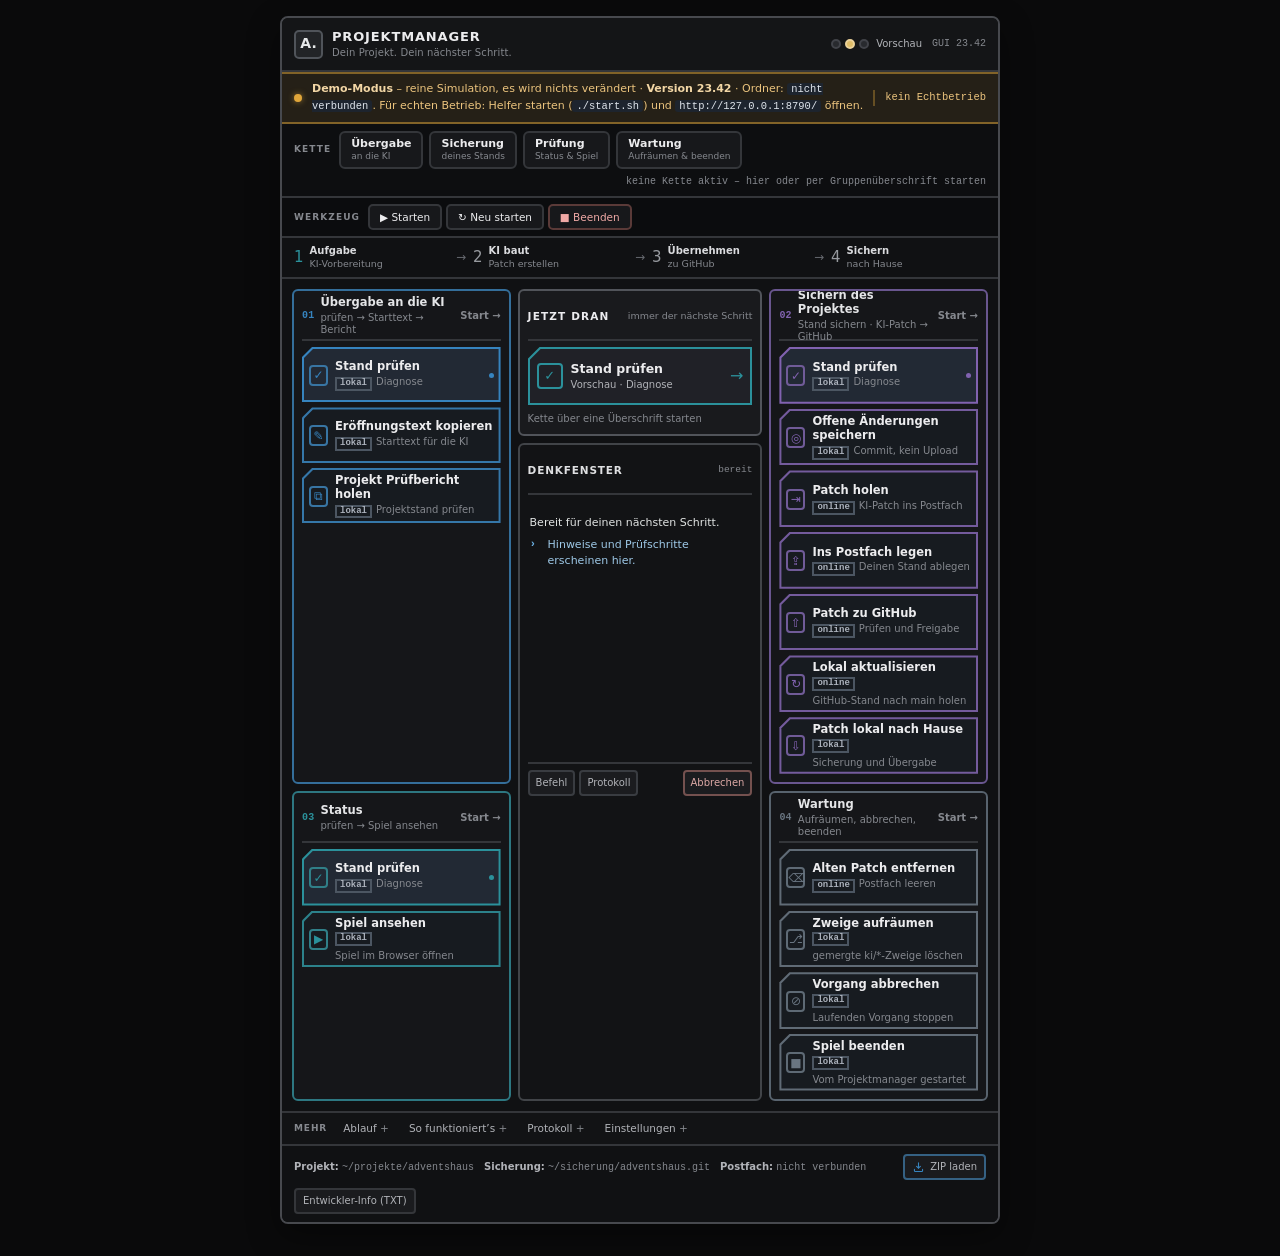
==== projektmanager-23.42/index.html @ 38ec2e34 "Add files via upload" ====
<!DOCTYPE html>
<html lang="de"><head>
<meta charset="utf-8">
<meta name="viewport" content="width=device-width, initial-scale=1">
<title>Projektmanager</title>
<style id="appStyles">
  :root{
    --bg:#0a0a0b; --bg2:#101113; --karte:#151619; --kante:#34363a; --kante2:#4a4d52;
    --text:#ececee; --text2:#b1b3b8; --text3:#85888e;
    --blau:#3684bf; --violett:#8162b0; --tuerkis:#2b919b; --grau:#697581;
    --bernstein:#d7ac67; --gruen:#80c991; --rot:#dd8d88; --gelb:#dfbc67;
    --mono:"SFMono-Regular",Consolas,"Liberation Mono",Menlo,monospace;
    /* Einheitliche Linien-/Rahmenstärke der gesamten GUI (doppelt: 1px → 2px) */
    --rahmen:2px;
    /* Gemeinsame Kopfhöhe aller Spaltenköpfe: damit liegt die Oberkante des
       großen Knopfes immer exakt auf der Höhe der ersten Knöpfe in 01/02 */
    --kopf-h:42px;
  }
  *{box-sizing:border-box}
  html,body{margin:0;padding:0}
  h1,h2,h3,h4,p,pre{margin-top:0}
  button{font:inherit}
  body{
    background:var(--bg);
    color:var(--text);
    font-family:system-ui,-apple-system,"Segoe UI",Roboto,sans-serif;
    font-size:12px; line-height:1.4; padding:16px 8px 32px;
    -webkit-font-smoothing:antialiased;
  }
  .hidden{display:none !important}
  button:focus-visible{outline:2px solid #e8e9eb;outline-offset:2px}

  /* ---------- Hülle ---------- */
  .app{
    width:720px; max-width:100%; margin:0 auto;
    background:#101113;
    border:var(--rahmen) solid #47494e; border-radius:8px;
    box-shadow:0 12px 32px rgba(0,0,0,.38);
    overflow:hidden; animation:erscheinen .32s ease-out both;
  }
  @keyframes erscheinen{from{opacity:0;transform:translateY(5px)}to{opacity:1;transform:translateY(0)}}

  /* ---------- Kopf ---------- */
  .kopf{
    display:flex; align-items:center; justify-content:space-between; gap:10px;
    padding:10px 12px; border-bottom:var(--rahmen) solid var(--kante); background:#141517;
  }
  .logo{display:flex;align-items:center;gap:9px;min-width:0}
  .logo-mark{
    width:29px;height:29px;border-radius:5px;flex:none;
    background:#222427;border:var(--rahmen) solid #50545a;
    display:grid;place-items:center;color:#e6e8e9;font-weight:800;font-size:14px;
  }
  .logo-txt strong{display:block;font-size:13px;font-weight:750;letter-spacing:.065em;text-transform:uppercase}
  .logo-txt span{display:block;font-size:10px;color:var(--text3);letter-spacing:.01em}
  .kopf-rechts{display:flex;align-items:center;gap:10px;flex:none}

  .ampel{display:flex;align-items:center;gap:4px}
  .lampe{width:10px;height:10px;border-radius:50%;background:#282a2e;border:var(--rahmen) solid #414349;transition:background .2s,border-color .2s}
  .lampe.aktiv.rot{background:var(--rot);border-color:#e9aaa6}
  .lampe.aktiv.gelb{background:var(--gelb);border-color:#ead19a}
  .lampe.aktiv.gruen{background:var(--gruen);border-color:#a9ddb5}
  .ampel-txt{font-size:10px;color:var(--text2);margin-left:3px;white-space:nowrap}
  .version{font-family:var(--mono);font-size:10px;color:var(--text3);white-space:nowrap}

  /* ---------- Banner ---------- */
  /* Streifenform bleibt; Farbgebung und Inhaltsaufbau wie im Original-Banner
     (getönter Grund, farbige Kante, fettes Schlüsselwort, Code-Chips).
     Demo = gelb/bernstein, Echt = grün, Fehler = rot. */
  .banner{
    --bc:224,166,58; --bt:#ecc47e;
    display:flex;align-items:center;gap:10px;
    padding:7px 12px;font-size:11px;line-height:1.5;
    background:rgba(var(--bc),.1);color:var(--bt);
    border-top:var(--rahmen) solid rgba(var(--bc),.5);
    border-bottom:var(--rahmen) solid rgba(var(--bc),.5);
  }
  .banner.modus-demo{--bc:224,166,58; --bt:#ecc47e}
  .banner.modus-echt{--bc:53,194,138; --bt:#8fe0bd}
  .banner.fehler{--bc:217,83,79; --bt:#f0a9a6}
  .banner .punkt{width:8px;height:8px;border-radius:50%;flex:none;background:rgb(var(--bc));box-shadow:0 0 6px rgba(var(--bc),.6)}
  .banner .btext{flex:1;min-width:0}
  .banner .btext b{font-weight:700;color:color-mix(in srgb,var(--bt) 70%,#ffffff)}
  .banner .btext code{
    font-family:var(--mono);font-size:.95em;color:#dfe5ec;
    background:#1d242e;padding:0 4px;border-radius:3px;overflow-wrap:anywhere;
  }
  .banner .mono{
    font-family:var(--mono);font-size:10.5px;color:var(--bt);white-space:nowrap;flex:none;
    padding-left:10px;border-left:var(--rahmen) solid rgba(var(--bc),.35);
  }

  /* ---------- Stationsstraße ---------- */
  .strasse{
    display:flex;align-items:center;gap:7px;
    padding:7px 12px;border-bottom:var(--rahmen) solid var(--kante);background:#101113;
  }
  .str-schritt{display:flex;align-items:center;gap:6px;flex:1;min-width:0;font-size:10px;color:var(--text2)}
  .str-schritt b{display:block;color:#dadbde;font-weight:650;line-height:1.15}
  .str-schritt small{display:block;color:var(--text3);font-size:9.5px;white-space:nowrap;overflow:hidden;text-overflow:ellipsis}
  .str-schritt .nr{color:#979a9f;font-size:15px;line-height:1}
  .str-schritt.aktiv .nr{color:var(--tuerkis)}
  .str-pfeil{color:#64676d;font-size:12px;flex:none}

  /* ---------- Raster ---------- */
  .raster{
    display:grid;
    gap:7px; padding:10px;
    grid-template-columns:minmax(0,1fr) minmax(0,1.12fr) minmax(0,1fr);
    grid-template-rows:auto auto auto;
    grid-template-areas:
      "uebergabe mitte  sichern"
      "uebergabe denk   sichern"
      "status   denk   wartung";
    align-items:stretch;
  }
  .karte{
    background:var(--karte); border:var(--rahmen) solid var(--kante); border-radius:6px;
    padding:8px; display:flex; flex-direction:column; min-width:0;
    position:relative; overflow:hidden;
  }
  .karte.g-uebergabe,.karte.g-sichern,.karte.g-status,.karte.g-wartung{border-color:color-mix(in srgb,var(--c) 70%,#303943)}
  .karte.g-uebergabe{--c:var(--blau);grid-area:uebergabe}
  .karte.g-sichern{--c:var(--violett);grid-area:sichern}
  .karte.g-status{--c:var(--tuerkis);grid-area:status}
  .karte.g-wartung{--c:var(--grau);grid-area:wartung}
  .karte.g-mitte{--c:var(--blau);grid-area:mitte;background:#191a1d;border-color:#51545a}
  .karte.g-denkenkarte{--c:var(--tuerkis);grid-area:denk;background:#121315;border-color:#414448}

  /* Feste Kopfhöhe (border-box) – identisch mit .mitte-kopf und .denk-kopf */
  .karte-kopf{
    box-sizing:border-box;height:var(--kopf-h);display:flex;align-items:center;
    margin:0 0 6px;padding:0 0 6px;border-bottom:var(--rahmen) solid var(--kante);
  }
  .karte-kopf .nr{
    font-family:var(--mono);font-size:10px;font-weight:700;letter-spacing:.02em;color:var(--c);flex:none;
  }
  .karte-kopf .titel{
    font-size:11.5px;font-weight:700;letter-spacing:0;color:#e4e5e7;line-height:1.18;
  }
  .karte-kopf .titel .klein{display:block;margin-top:2px;font-size:10px;color:var(--text3);font-weight:400;line-height:1.2}
  .kette-start{
    display:flex;align-items:center;gap:6px;width:100%;height:100%;padding:0;border:0;
    background:transparent;color:inherit;text-align:left;cursor:pointer;font-family:inherit;
  }
  .kette-start:hover .titel{color:var(--c)}
  .kette-hinweis{margin-left:auto;color:var(--text3);font-size:10px;white-space:nowrap;transition:color .15s,transform .15s}
  .kette-start:hover .kette-hinweis{color:var(--c);transform:translateX(2px)}

  /* Raster statt Spalte: grid-auto-rows:1fr macht jede Zeile so hoch wie den
     höchsten Knopf der Gruppe – alle Knöpfe einer Gruppe sind gleich hoch und breit */
  .knopf-liste{display:grid;grid-template-columns:minmax(0,1fr);grid-auto-rows:1fr;gap:5px;align-content:start}
  .knopf-liste > .knopf{height:100%}
  .knopf{
    display:flex;align-items:center;gap:7px;width:100%;min-height:38px;text-align:left;
    position:relative;isolation:isolate;overflow:hidden;
    background:color-mix(in srgb,var(--c) 83%,#33383f);border:0;
    color:var(--text);font-family:inherit;font-size:11.5px;cursor:pointer;
    padding:6px 7px 5px;clip-path:polygon(10px 0,100% 0,100% 100%,0 100%,0 10px);
    transition:background .15s;
  }
  .knopf::before{
    content:"";position:absolute;inset:var(--rahmen);z-index:-1;background:#171b20;
    clip-path:polygon(9px 0,100% 0,100% 100%,0 100%,0 9px);
    transition:background .15s;
  }
  .knopf:hover{background:var(--c)}
  .knopf:hover::before{background:#20252a}
  .knopf:focus-visible,.gross:focus-visible{outline:0;background:#e9edf0}
  .knopf:disabled{opacity:.45;cursor:not-allowed}
  .knopf .sym{
    flex:none;width:19px;height:21px;display:grid;place-items:center;
    color:var(--c);font-size:12px;line-height:1;
    border:var(--rahmen) solid color-mix(in srgb,var(--c) 75%,#3d474f);border-radius:4px;
  }
  .knopf .txt{min-width:0;flex:1}
  .knopf .z1{display:block;font-weight:650;line-height:1.2}
  .knopf .z2{display:flex;align-items:baseline;gap:4px;flex-wrap:wrap;font-size:10px;color:var(--text3);line-height:1.2;margin-top:2px}
  .badge{font-family:var(--mono);font-size:9px;color:#adb3bd;font-weight:700;border:var(--rahmen) solid #4c5662;padding:0 3px;line-height:1.1}
  .knopf.markiert{background:var(--c)}
  .knopf.markiert::before{background:#222934}
  .knopf.markiert::after{content:"";width:5px;height:5px;border-radius:50%;background:var(--c);flex:none}
  .knopf.aktiv::before{background:#292b2f}

  /* ---------- Mitte: jetzt dran ---------- */
  /* Kopfhöhe = karte-kopf, damit die Oberkante des großen Knopfes exakt auf
     der Höhe des ersten Knopfes in 01/02 liegt */
  .mitte-kopf{
    box-sizing:border-box;height:var(--kopf-h);
    display:flex;align-items:center;justify-content:space-between;gap:6px;
    margin:0 0 6px;padding:0 0 6px;
    border-bottom:var(--rahmen) solid var(--kante);
  }
  .mitte-kopf h2{margin:0;font-size:10.5px;font-weight:750;letter-spacing:.11em;color:#ececef}
  .mitte-kopf .hinweis{font-size:9.5px;color:var(--text3)}
  .gross{
    display:flex;align-items:center;gap:8px;width:100%;min-height:58px;text-align:left;cursor:pointer;
    position:relative;isolation:isolate;overflow:hidden;
    background:var(--c);border:0;clip-path:polygon(12px 0,100% 0,100% 100%,0 100%,0 12px);
    color:var(--text);font-family:inherit;padding:9px;transition:background .15s;
  }
  .gross::before{content:"";position:absolute;inset:var(--rahmen);z-index:-1;background:#202127;clip-path:polygon(11px 0,100% 0,100% 100%,0 100%,0 11px);transition:background .15s}
  .gross:hover::before{background:#292b33}
  .gross .g-symbol{
    flex:none;width:26px;height:26px;border-radius:4px;display:grid;place-items:center;
    border:var(--rahmen) solid var(--c);color:var(--c);font-size:13px;
  }
  .gross .g-text{min-width:0;flex:1}
  .gross .g-label{display:block;font-size:12.5px;font-weight:700;line-height:1.2}
  .gross .g-sub{display:block;font-size:10px;color:var(--text2);line-height:1.25;margin-top:3px}
  .g-arrow{color:var(--c);font-size:16px;transition:transform .15s}
  .gross:hover .g-arrow{transform:translateX(2px)}
  .gross-kette{
    margin-top:7px;font-size:10px;color:var(--text3);display:flex;align-items:center;gap:5px;min-height:12px;
  }
  .gross-kette .kette-name{overflow:hidden;text-overflow:ellipsis;white-space:nowrap}
  .kette-fortschritt{display:flex;gap:3px;margin-left:auto;flex:none}
  .kette-fortschritt i{display:block;width:12px;height:2px;background:#53565b}
  .kette-fortschritt i.aktiv{background:var(--c)}

  /* ---------- Denkfenster ---------- */
  /* Höhe = karte-kopf der Seitenbereiche, damit „Denkfenster“ auf derselben
     Höhe wie „03 Status“ sitzt und der erste Textzeile die erste Zeile rechts/links folgt */
  .denk-kopf{
    display:flex;align-items:center;justify-content:space-between;gap:6px;
    box-sizing:border-box;height:var(--kopf-h);
    padding:0 0 6px;border-bottom:var(--rahmen) solid var(--kante);margin:0 0 6px;
  }
  .denk-kopf h3{margin:0;font-size:10.5px;font-weight:700;letter-spacing:.08em;text-transform:uppercase;color:#dfe0e2}
  .denk-status{font-family:var(--mono);font-size:9.5px;color:var(--text3);display:flex;align-items:center;gap:5px}
  .denk-fortschritt{
    height:7px;border-radius:4px;background:#0d0e10;border:1px solid var(--kante);
    overflow:hidden;margin:0 0 7px;opacity:0;transition:opacity .25s;
  }
  .denk-fortschritt.laeuft{opacity:1}
  .denk-fortschritt.laeuft::after{
    content:"";display:block;height:100%;width:45%;border-radius:4px;
    background:repeating-linear-gradient(45deg,var(--tuerkis) 0 8px,#173c42 8px 16px);
    animation:sbLaueft 1.1s linear infinite;
  }
  @keyframes sbLaueft{0%{transform:translateX(-110%)}100%{transform:translateX(290%)}}

  .denk-body{
    flex:1;min-height:85px;max-height:240px;overflow:auto;padding:0 2px 2px;
    font-size:11px;overflow-wrap:anywhere;scrollbar-width:thin;scrollbar-color:#44474c transparent;
  }
  .denk-body::-webkit-scrollbar{width:6px}
  .denk-body::-webkit-scrollbar-thumb{background:#44474c;border-radius:6px}
  .zeile-aktuell{font-size:11px;color:#e1e4e3;line-height:1.4;margin-bottom:7px}
  .pruef{list-style:none;margin:0;padding:0;display:flex;flex-direction:column;gap:4px}
  .pruef li{display:flex;gap:6px;align-items:flex-start;font-size:11px;color:var(--text2);line-height:1.4}
  .pruef li .m{flex:none;width:12px;font-family:var(--mono);font-weight:700}
  .pruef li.ok .m{color:var(--gruen)} .pruef li.ok{color:#a9d9b4}
  .pruef li.info .m{color:#6db3e8} .pruef li.info{color:#9ec9e8}
  .pruef li.warn .m{color:var(--rot)} .pruef li.warn{color:#f0a9a6}
  .pruef li.err .m{color:var(--rot)} .pruef li.err{color:#f3b5b2}
  .abschnitt{margin-top:8px;border-top:var(--rahmen) dashed var(--kante2);padding-top:6px}
  .abschnitt h4{margin:0 0 5px;font-size:9.5px;letter-spacing:.08em;text-transform:uppercase;color:var(--text3);font-weight:700}
  .abschnitt pre{
    margin:0;font-family:var(--mono);font-size:10px;color:#b3c2c0;background:#0d0e0f;
    border:var(--rahmen) solid var(--kante);border-radius:4px;padding:6px;white-space:pre-wrap;word-break:break-word;
  }
  .denk-fuss{
    display:flex;align-items:center;gap:4px;flex-wrap:wrap;
    margin-top:7px;padding-top:6px;border-top:var(--rahmen) solid var(--kante);
  }
  .mini{
    font-family:inherit;font-size:10px;color:var(--text2);background:#1b1c1f;border:var(--rahmen) solid #393c41;
    border-radius:4px;padding:4px 6px;cursor:pointer;transition:border-color .15s,color .15s;
  }
  .mini:hover{color:var(--text);border-color:var(--kante2)}
  .mini.aktiv{color:var(--tuerkis);border-color:#558f87;background:#1b2523}
  .mini.ok{color:var(--gruen);border-color:#537b5c}
  .mini.abbruch{margin-left:auto;color:#dda9a6;border-color:#74514f}
  .mini.abbruch:hover{color:#fff;border-color:var(--rot);background:#302221}
  a.mini{text-decoration:none;display:inline-flex;align-items:center}
  .patch-grid{display:grid;gap:8px}
  .patch-grid label{display:grid;gap:4px;font-size:10px;color:var(--text2)}
  .patch-grid textarea,.patch-grid input{
    width:100%;font-family:var(--mono);font-size:10.5px;line-height:1.45;color:var(--text);
    background:#0a0d11;border:var(--rahmen) solid var(--kante);border-radius:4px;padding:7px;outline:none;resize:vertical;
  }
  .patch-grid textarea:focus,.patch-grid input:focus{border-color:var(--violett)}
  .patch-werkzeuge{display:flex;align-items:center;gap:6px;flex-wrap:wrap}
  .patch-werkzeuge input{flex:1;min-width:150px}
  .paste-info{font-size:10.5px;color:var(--text2);line-height:1.4}
  .paste-info.ok{color:var(--gruen)} .paste-info.bad{color:var(--rot)}
  .token-zeile{display:flex;gap:6px;align-items:center;flex-wrap:wrap;margin-top:8px}
  .token-zeile input{flex:1;min-width:160px;font-family:var(--mono);font-size:11px;color:var(--text);background:var(--bg2);border:var(--rahmen) solid var(--kante);border-radius:4px;padding:6px}

  /* ---------- Reiter ---------- */
  .reiter{display:flex;align-items:center;gap:2px;flex-wrap:wrap;padding:0 10px;border-top:var(--rahmen) solid var(--kante);background:#121315}
  .reiter-label{padding:0 5px 0 2px;color:var(--text3);font-size:9px;letter-spacing:.1em;font-weight:700}
  .reiter button{
    font-family:inherit;font-size:10.5px;color:var(--text2);background:transparent;border:0;
    border-bottom:2px solid transparent;padding:8px 9px 7px;cursor:pointer;transition:color .15s,border-color .15s;
  }
  .reiter button::after{content:" +";color:var(--text3)}
  .reiter button:hover{color:var(--text)}
  .reiter button.aktiv{color:var(--tuerkis);border-bottom-color:var(--tuerkis)}
  .reiter button.aktiv::after{content:" -";color:var(--tuerkis)}
  .reiter-inhalt{padding:10px 13px 12px;border-top:var(--rahmen) solid var(--kante);background:#111214}
  .reiter-inhalt h3{margin:0 0 6px;font-size:11px;letter-spacing:.07em;text-transform:uppercase;color:#dfe0e2}
  .reiter-inhalt h4{margin:10px 0 4px;font-size:10px;letter-spacing:.06em;text-transform:uppercase;color:var(--text3)}
  .reiter-inhalt p,.reiter-inhalt li{font-size:11px;color:var(--text2);line-height:1.5}
  .reiter-inhalt ol,.reiter-inhalt ul{margin:0;padding-left:18px}
  .reiter-inhalt ol{list-style:decimal}
  .reiter-inhalt ul{list-style:disc}
  .reiter-inhalt li{margin:2px 0}
  .reiter-inhalt code{font-family:var(--mono);font-size:11px;color:#a8d8cf;background:#0e1114;border:var(--rahmen) solid var(--kante);padding:0 4px;border-radius:4px}
  .raster-log{font-family:var(--mono);font-size:11px;color:var(--text2);white-space:pre-wrap;max-height:220px;overflow:auto}
  .pfad-raster{display:grid;grid-template-columns:115px 1fr;gap:5px 10px;font-size:11px}
  .pfad-raster .k{color:var(--text3)}
  .pfad-raster .v{font-family:var(--mono);color:#a8d8cf;word-break:break-all}

  /* ---------- Fuß ---------- */
  .fuss{
    display:flex;align-items:center;gap:8px;flex-wrap:wrap;
    padding:8px 12px;border-top:var(--rahmen) solid var(--kante);background:#101113;font-size:10px;color:var(--text3);
  }
  .fuss .pfade{display:flex;gap:4px 10px;flex-wrap:wrap;margin-right:auto}
  .fuss .pfade span{white-space:nowrap}
  .fuss .pfade b{color:var(--text2);font-weight:600}
  .fuss .pfade code{font-family:var(--mono);color:var(--text3)}
  .fuss-knopf{
    font-family:inherit;font-size:10px;color:var(--text2);background:#1a1b1e;border:var(--rahmen) solid var(--kante);
    border-radius:4px;padding:4px 7px;cursor:pointer;
  }
  .fuss-knopf:hover{color:var(--text);border-color:var(--kante2)}
  .fuss-ico{display:inline-flex;align-items:center;gap:5px;border-color:color-mix(in srgb,var(--blau) 55%,#34363a)}
  .fuss-ico svg{width:13px;height:13px;flex:none;color:var(--blau)}
  .fuss-ico:hover{border-color:var(--blau)}

  /* ---------- Dialog ---------- */
  .dialog{
    position:fixed;inset:0;background:rgba(4,6,8,.72);display:grid;place-items:center;z-index:60;padding:20px;
  }
  .dialog-box{
    width:min(480px,100%);background:#151618;border:var(--rahmen) solid var(--kante2);border-radius:7px;
    box-shadow:0 30px 80px rgba(0,0,0,.7);overflow:hidden;
  }
  .dialog-kopf{
    display:flex;align-items:center;justify-content:space-between;
    padding:10px 12px;border-bottom:var(--rahmen) solid var(--kante);background:#1a1b1e;
  }
  .dialog-kopf h3{margin:0;font-size:12px;letter-spacing:.13em;text-transform:uppercase;color:#e6d3a6}
  .dialog-body{padding:12px}
  .dialog-body p{margin:0 0 9px;font-size:12px;color:var(--text2)}
  .dialog-body p.warn{color:#e2c98f}
  .dialog-body pre{
    margin:0;font-family:var(--mono);font-size:11px;color:#a8d8cf;background:#0a0c0f;
    border:var(--rahmen) solid var(--kante);border-radius:4px;padding:8px;white-space:pre-wrap;overflow-wrap:anywhere;
  }
  .dialog-fuss{display:flex;justify-content:flex-end;gap:8px;padding:11px 14px;border-top:var(--rahmen) solid var(--kante);background:#0e1114}
  .btn{
    font-family:inherit;font-size:12px;border-radius:7px;padding:6px 14px;cursor:pointer;border:var(--rahmen) solid var(--kante2);
    background:#171b20;color:var(--text);
  }
  .btn:hover{border-color:#454c56}
  .btn.gefahr{background:rgba(242,116,111,.14);border-color:rgba(242,116,111,.45);color:#ffc0bd}
  .btn.gefahr:hover{background:rgba(242,116,111,.24);border-color:var(--rot)}
  .btn.ok{background:rgba(63,214,192,.12);border-color:rgba(63,214,192,.45);color:#a9e9de}

  @media (max-width:680px){
    .raster{
      grid-template-columns:repeat(2,minmax(0,1fr));
      grid-template-areas:"mitte mitte" "denk denk" "uebergabe sichern" "status wartung";
    }
    .denk-body{min-height:70px}
  }
  @media (max-width:440px){
    body{padding:8px 6px 20px}
    .raster{grid-template-columns:minmax(0,1fr);grid-template-areas:"mitte" "denk" "uebergabe" "sichern" "status" "wartung"}
    .logo-txt span{display:none}
    .logo-txt strong{font-size:11.5px}
    .kopf-rechts{gap:6px}
    .ampel-txt{display:none}
    .version{font-size:9px}
    .strasse{gap:4px}
    .str-schritt{gap:3px}
    .str-schritt small{display:none}
    .str-schritt b{font-size:9.5px}
    .reiter{gap:0}
    .reiter button{padding-left:6px;padding-right:6px}
  }
  @media (prefers-reduced-motion:reduce){
    *,*::before,*::after{animation-duration:.01ms !important;animation-iteration-count:1 !important;transition-duration:.01ms !important;scroll-behavior:auto !important}
  }

  .pfad-raster input.cfg-inp{
    width:100%;font-family:var(--mono);font-size:11px;color:#a8d8cf;
    background:var(--bg2);border:var(--rahmen) solid var(--kante);border-radius:4px;padding:3px 6px;outline:none;
  }
  .pfad-raster input.cfg-inp:focus{border-color:var(--tuerkis)}
  .mini.warn{color:var(--gelb);border-color:#8a723b}
  .mini.warn:hover{color:#fff;border-color:var(--gelb);background:#2d2616}
  .reiter-inhalt a{color:var(--tuerkis)}

  /* ---------- Kette-Leiste (oben): Auswahl + aktiver Zustand ---------- */
  .kettenleiste{
    display:flex;align-items:center;gap:6px;flex-wrap:wrap;
    padding:7px 12px;border-bottom:var(--rahmen) solid var(--kante);background:#0d0e10;
  }
  .kl-label{font-size:9px;letter-spacing:.12em;color:var(--text3);font-weight:700;padding-right:2px}
  .kl-chip{
    display:flex;flex-direction:column;align-items:flex-start;gap:1px;
    font-family:inherit;background:#17181b;border:var(--rahmen) solid var(--kante);border-radius:6px;
    color:var(--text);padding:5px 10px;cursor:pointer;transition:border-color .15s,background .15s;
  }
  .kl-chip b{font-size:11px;font-weight:700;line-height:1.15}
  .kl-chip small{font-size:9px;color:var(--text3);line-height:1.15}
  .kl-chip:hover{border-color:var(--kante2)}
  .kl-chip:focus-visible{outline:2px solid #e8e9eb;outline-offset:1px}
  .kl-chip.aktiv{background:#182420;border-color:var(--tuerkis)}
  .kl-chip.aktiv b{color:var(--tuerkis)}
  .kl-chip.aktiv small{color:#7fb8a8}
  .kl-status{margin-left:auto;font-family:var(--mono);font-size:10px;color:var(--text3);white-space:nowrap}
  .kl-status.aktiv{color:var(--tuerkis)}
  .kette-start.aktiv .titel{color:var(--tuerkis)}
  .kette-start.aktiv .kette-hinweis{color:var(--tuerkis)}
  @media (max-width:680px){ .kl-status{flex-basis:100%;margin-left:0} }

  /* ---------- Werkzeugleiste (System-Knöpfe kompakt) ---------- */
  .werkzeugleiste{
    display:flex;align-items:center;gap:6px;flex-wrap:wrap;
    padding:6px 12px;border-bottom:var(--rahmen) solid var(--kante);background:#0b0c0e;
  }
  .wk-label{font-size:9px;letter-spacing:.12em;color:var(--text3);font-weight:700;padding-right:2px}
  .wk-btn{
    font-family:inherit;font-size:10.5px;background:#17181b;border:var(--rahmen) solid var(--kante);
    border-radius:5px;color:var(--text);padding:4px 10px;cursor:pointer;transition:border-color .15s,background .15s;
  }
  .wk-btn:hover{border-color:var(--kante2)}
  .wk-btn.wk-rot{color:#f0a9a6;border-color:#5a3a38}
  .wk-btn.wk-rot:hover{border-color:var(--rot);background:#2a1d1c}
  #wkBestaetigung{display:flex;align-items:center;gap:6px}
  #wkBestaetigungText{font-size:10.5px;color:var(--gelb)}
</style>
</head>
<body>
<div class="app" id="app">

  <!-- Kopf -->
  <header class="kopf">
    <div class="logo">
      <div class="logo-mark">A.</div>
      <div class="logo-txt">
        <strong>Projektmanager</strong>
        <span>Dein Projekt. Dein nächster Schritt.</span>
      </div>
    </div>
    <div class="kopf-rechts">
      <div class="ampel" title="Vorschau: Die Ampel zeigt den aktuellen Prüfstatus.">
        <span class="lampe rot" id="lampeRot"></span>
        <span class="lampe gelb aktiv" id="lampeGelb"></span>
        <span class="lampe gruen" id="lampeGruen"></span>
        <span class="ampel-txt" id="ampelText">Vorschau</span>
      </div>
      <div class="version" id="versionAnzeige">GUI 23.42</div>
    </div>
  </header>

  <!-- Modus-Banner -->
  <div class="banner modus-demo" id="modusBanner">
    <span class="punkt"></span>
    <span class="btext" id="modusText"><b>Demo-Modus</b> – reine Simulation, es wird nichts verändert · <b>Version 23.42</b> · Ordner: <code>nicht verbunden</code>. Für echten Betrieb: Helfer starten (<code>./start.sh</code>) und <code>http://127.0.0.1:8790/</code> öffnen.</span>
    <span class="mono" id="modusVersion">kein Echtbetrieb</span>
  </div>

  <!-- Kette-Auswahl (oben): die aktive Kette leuchtet hier UND an der Gruppenüberschrift -->
  <div class="kettenleiste" id="kettenleiste">
    <span class="kl-label">KETTE</span>
    <button class="kl-chip" data-kette="01" type="button" title="Kette „Übergabe an die KI“ starten: prüfen → Starttext → Bericht. Zweiter Klick beendet die Kette."><b>Übergabe</b><small>an die KI</small></button>
    <button class="kl-chip" data-kette="02" type="button" title="Kette „Sichern des Projektes“ starten: prüfen → speichern → Patch holen → Ins Postfach legen → zu GitHub → aktualisieren → nach Hause. Zweiter Klick beendet die Kette."><b>Sicherung</b><small>deines Stands</small></button>
    <button class="kl-chip" data-kette="03" type="button" title="Kette „Status“ starten: prüfen → Spiel ansehen. Zweiter Klick beendet die Kette."><b>Prüfung</b><small>Status &amp; Spiel</small></button>
    <button class="kl-chip" data-kette="04" type="button" title="Kette „Wartung“ starten: entfernen → Zweige → abbrechen → beenden. Zweiter Klick beendet die Kette."><b>Wartung</b><small>Aufräumen &amp; beenden</small></button>
    <span class="kl-status" id="klStatus">keine Kette aktiv – hier oder per Gruppenüberschrift starten</span>
  </div>

  <!-- Werkzeugleiste (System): Start-Status, Neu starten, Beenden -->
  <div class="werkzeugleiste" id="werkzeugleiste">
    <span class="wk-label">WERKZEUG</span>
    <span id="wkNormal">
      <button class="wk-btn" id="wkStart" type="button" title="Zeigt den Helfer-Status; der Start läuft über bash start.sh / Desktop-Knopf">▶ Starten</button>
      <button class="wk-btn" id="wkNeustart" type="button" title="Beendet den Helfer und startet sofort wieder den aus diesem Ordner (behebt Start-Probleme)">↻ Neu starten</button>
      <button class="wk-btn wk-rot" id="wkBeenden" type="button" title="Beendet den Helfer sicher (PID wird aufgeräumt)">■ Beenden</button>
    </span>
    <span id="wkBestaetigung" class="hidden">
      <span id="wkBestaetigungText">Wirklich?</span>
      <button class="wk-btn wk-rot" id="wkJa" type="button">Ja</button>
      <button class="wk-btn" id="wkNein" type="button">Nein</button>
    </span>
  </div>

  <!-- Stationsstraße -->
  <div class="strasse" id="strasse">
    <span class="str-schritt" data-schritt="1"><span class="nr">1</span><span><b>Aufgabe</b><small>KI-Vorbereitung</small></span></span>
    <span class="str-pfeil" aria-hidden="true">→</span>
    <span class="str-schritt" data-schritt="2"><span class="nr">2</span><span><b>KI baut</b><small>Patch erstellen</small></span></span>
    <span class="str-pfeil" aria-hidden="true">→</span>
    <span class="str-schritt" data-schritt="3"><span class="nr">3</span><span><b>Übernehmen</b><small>zu GitHub</small></span></span>
    <span class="str-pfeil" aria-hidden="true">→</span>
    <span class="str-schritt" data-schritt="4"><span class="nr">4</span><span><b>Sichern</b><small>nach Hause</small></span></span>
  </div>

  <!-- ===== Raster ===== -->
  <main class="raster">

    <!-- 01 Übergabe an die KI (oben links – ZWANG bis auf Widerruf) -->
    <section class="karte g-uebergabe">
      <h2 class="karte-kopf">
        <button class="kette-start" data-kette="01" title="Kette starten: Stand prüfen → Eröffnungstext kopieren → Prüfbericht holen">
          <span class="nr">01</span><span class="titel">Übergabe an die KI<span class="klein">prüfen → Starttext → Bericht</span></span><span class="kette-hinweis">Start →</span>
        </button>
      </h2>
      <div class="knopf-liste" id="kn-01"></div>
    </section>

    <!-- Mitte: Jetzt dran -->
    <section class="karte g-mitte">
      <div class="mitte-kopf">
        <h2>JETZT DRAN</h2>
        <span class="hinweis">immer der nächste Schritt</span>
      </div>
      <button class="gross" id="grossKnopf" title="Vorschau: Prüft den Stand von Projekt, Sicherung und Postfach – nur lesend.">
        <span class="g-symbol" id="grossSymbol">✓</span>
        <span class="g-text">
          <span class="g-label" id="grossLabel">Stand prüfen</span>
          <span class="g-sub" id="grossSub">Vorschau · Diagnose</span>
        </span>
        <span class="g-arrow" aria-hidden="true">→</span>
      </button>
      <div class="gross-kette" id="grossKette">Kette über eine Überschrift starten</div>
    </section>

    <!-- 02 Sichern des Projektes (oben rechts – ZWANG bis auf Widerruf) -->
    <section class="karte g-sichern">
      <h2 class="karte-kopf">
        <button class="kette-start" data-kette="02" title="Kette starten: Stand prüfen → Offene Änderungen speichern → Patch holen → Ins Postfach legen → Patch zu GitHub → Lokal aktualisieren → Patch lokal nach Hause">
          <span class="nr">02</span><span class="titel">Sichern des Projektes<span class="klein">Stand sichern · KI-Patch → GitHub</span></span><span class="kette-hinweis">Start →</span>
        </button>
      </h2>
      <div class="knopf-liste" id="kn-02"></div>
    </section>

    <!-- Denkfenster (Raster-Element direkt unter „JETZT DRAN“) -->
    <section class="karte g-denkenkarte">
      <div class="denk-kopf">
        <h3>Denkfenster</h3>
        <span class="denk-status" id="denkStatus"><span id="denkStatusText">bereit</span></span>
      </div>
      <div class="denk-fortschritt" id="denkFortschritt" aria-hidden="true"></div>
      <div class="denk-body" id="denkBody" aria-live="polite">
        <div class="zeile-aktuell" id="denkAktuell">Bereit für deinen nächsten Schritt.</div>
        <ul class="pruef" id="denkListe"><li class="info"><span class="m">›</span><span>Hinweise und Prüfschritte erscheinen hier.</span></li></ul>
        <div class="abschnitt hidden" id="abschnittBefehl">
          <h4>Genauer Befehl</h4>
          <pre id="befehlText">–</pre>
        </div>
        <div class="abschnitt hidden" id="abschnittProtokoll">
          <h4>Protokoll</h4>
          <pre id="protokollText">–</pre>
        </div>
      </div>
      <div class="denk-fuss">
        <button class="mini" id="btnBefehl" aria-expanded="false" aria-controls="abschnittBefehl" title="Zeigt den genauen Befehl und die Schritte der Aktion">Befehl</button>
        <button class="mini" id="btnProtokoll" aria-expanded="false" aria-controls="abschnittProtokoll" title="Zeigt das Protokoll der Sitzung">Protokoll</button>
        <button class="mini ok hidden" id="btnBasis" title="Setzt die Patch-Basis nach Prüfsummenkontrolle auf GitHub-main; Patch-Inhalt bleibt unverändert">Basis korrigieren</button>
        <button class="mini warn hidden" id="btnOverwrite" title="Überschreibt den bereits im Postfach liegenden Patch nach Bestätigung">Trotzdem überschreiben</button>
        <a class="mini hidden" id="solveLink" href="#" target="_blank" rel="noopener" title="Öffnet die vom Helfer genannte Seite">Öffnen</a>
        <button class="mini ok hidden" id="btnBericht" title="Kopiert den echten Prüfbericht; in der Demo einen ausdrücklich gekennzeichneten Beispielbericht">Bericht kopieren</button>
        <button class="mini abbruch" id="btnAbbruch" title="Bricht die Anzeige ab; der Helfer führt bereits gestartete Prüfschritte sauber zu Ende">Abbrechen</button>
      </div>
    </section>

    <!-- 03 Status (unten links) -->
    <section class="karte g-status">
      <h2 class="karte-kopf">
        <button class="kette-start" data-kette="03" title="Kette starten: Stand prüfen → Spiel ansehen">
          <span class="nr">03</span><span class="titel">Status<span class="klein">prüfen → Spiel ansehen</span></span><span class="kette-hinweis">Start →</span>
        </button>
      </h2>
      <div class="knopf-liste" id="kn-03"></div>
    </section>

    <!-- 04 Wartung (unten rechts) -->
    <section class="karte g-wartung">
      <h2 class="karte-kopf">
        <button class="kette-start" data-kette="04" title="Kette starten: Alten Patch entfernen → Zweige aufräumen → Vorgang abbrechen → Spiel beenden">
          <span class="nr">04</span><span class="titel">Wartung<span class="klein">Aufräumen, abbrechen, beenden</span></span><span class="kette-hinweis">Start →</span>
        </button>
      </h2>
      <div class="knopf-liste" id="kn-04"></div>
    </section>
  </main>

  <!-- Reiter -->
  <nav class="reiter" id="reiter" aria-label="Weitere Informationen">
    <span class="reiter-label">MEHR</span>
    <button data-reiter="ablauf" aria-expanded="false" aria-controls="reiterInhalt">Ablauf</button>
    <button data-reiter="so" aria-expanded="false" aria-controls="reiterInhalt">So funktioniert’s</button>
    <button data-reiter="protokoll" aria-expanded="false" aria-controls="reiterInhalt">Protokoll</button>
    <button data-reiter="einstellungen" aria-expanded="false" aria-controls="reiterInhalt">Einstellungen</button>
  </nav>
  <section class="reiter-inhalt hidden" id="reiterInhalt"></section>

  <!-- Fußzeile -->
  <footer class="fuss">
    <div class="pfade">
      <span><b>Projekt:</b> <code id="pfadProjekt">~/projekte/adventshaus</code></span>
      <span><b>Sicherung:</b> <code id="pfadSicherung">~/sicherung/adventshaus.git</code></span>
      <span id="pfadPostfachWrap"><b>Postfach:</b> <code id="pfadPostfach">nicht verbunden</code></span>
    </div>
    <button class="fuss-knopf fuss-ico" id="btnZip" title="Lädt das vollständige Paket: GUI, Python-Helfer, Start-/Stop-Skripte, Konfiguration, README und HISTORIE">
      <svg viewBox="0 0 24 24" aria-hidden="true" fill="none" stroke="currentColor" stroke-width="2" stroke-linecap="round" stroke-linejoin="round"><path d="M12 3.5v9.5"></path><path d="m8.5 9.8 3.5 3.5 3.5-3.5"></path><path d="M4.5 15.5V18a1.5 1.5 0 0 0 1.5 1.5h12a1.5 1.5 0 0 0 1.5-1.5v-2.5"></path></svg>ZIP laden
    </button>
    <button class="fuss-knopf" id="btnInfo" title="Lädt die vollständige Entwickler-Info (Quellcode aller Komponenten und gesamte HISTORIE)">Entwickler-Info (TXT)</button>
  </footer>
</div>

<!-- Bestätigungs-Dialog -->
<div class="dialog hidden" id="dialog" role="dialog" aria-modal="true" aria-labelledby="dialogTitel">
  <div class="dialog-box">
    <div class="dialog-kopf">
      <h3 id="dialogTitel">Simulation bestätigen</h3>
      <span class="version" id="dialogVersion"></span>
    </div>
    <div class="dialog-body">
      <p class="warn" id="dialogWarn"></p>
      <p id="dialogText"></p>
      <pre id="dialogVorschau"></pre>
    </div>
    <div class="dialog-fuss">
      <button class="btn" id="dialogAbbrechen" title="Bricht nur den Dialog ab – es ist noch nichts passiert">Abbrechen</button>
      <button class="btn gefahr" id="dialogOk" title="Zeigt die Aktion als Simulation, ohne etwas zu verändern">Simulation starten</button>
    </div>
  </div>
</div>

<!-- Patch-Eingabe: Text, Datei oder Adresse; echte Aktion nur mit Helfer -->
<div class="dialog hidden" id="patchDialog" role="dialog" aria-modal="true" aria-labelledby="patchTitel">
  <div class="dialog-box">
    <div class="dialog-kopf"><h3 id="patchTitel">Patch holen</h3><span class="version">online · Gist</span></div>
    <div class="dialog-body patch-grid">
      <p class="warn" id="patchModus">Das Token bleibt im lokalen Helfer. Patch und json mit Basis sind Pflicht.</p>
      <div class="patch-werkzeuge">
        <button class="btn" id="patchAnfrage" type="button" title="Lädt die Anweisung an die KI in die Zwischenablage: Patch als TXT-Datei mit Code in der Vorschau + Patch-Dateien als ZIP zum Download. Danach mit STRG+V in den KI-Chat einfügen.">KI-Anfrage kopieren</button>
        <span class="paste-info">Anweisung an die KI: Patch als TXT mit Code (Vorschau) + als ZIP zum Download</span>
      </div>
      <div class="patch-werkzeuge">
        <button class="btn" id="patchDateiKnopf" type="button">Datei wählen</button>
        <input type="file" id="patchDatei" accept=".patch,.diff,.txt,.json" hidden="">
        <span class="paste-info" id="patchDateiName">keine Datei gewählt</span>
      </div>
      <label>Patch-Text<textarea id="patchText" rows="7" spellcheck="false" placeholder="diff --git …"></textarea></label>
      <label>aktuell.json mit Basis (Pflicht)<textarea id="patchMeta" rows="3" spellcheck="false" placeholder="{&quot;datei&quot;:&quot;aktuell.patch&quot;,&quot;sha256&quot;:&quot;…&quot;,&quot;titel&quot;:&quot;…&quot;,&quot;basis&quot;:&quot;2aecf78&quot;}"></textarea></label>
      <label>Oder Adresse der KI-Vorschau (GitHub/Gist)</label>
      <div class="patch-werkzeuge"><input id="patchUrl" type="text" placeholder="https://gist.github.com/…" autocomplete="off" spellcheck="false"><button class="btn" id="patchHolen" type="button">Von dort holen</button></div>
      <div class="paste-info" id="patchInfo">Noch nichts eingefügt.</div>
    </div>
    <div class="dialog-fuss"><button class="btn" id="patchAbbrechen" type="button">Abbrechen</button><button class="btn gefahr" id="patchOk" type="button" disabled="">Ins Postfach legen</button></div>
  </div>
</div>

<!-- Eingebettete Original-Komponenten: Nur Text, wird nicht ausgeführt. -->
<script type="text/plain" id="src-einstellungen">
{
  "projekt": "~/projekte/adventshaus",
  "sicherung": "~/sicherung/adventshaus.git",
  "kennung": "KI-B",
  "port": 8790,
  "spiel_url": "http://localhost:5173/"
}
</script>
<script type="text/plain" id="src-start">
#!/usr/bin/env bash
# Projektmanager (Adventshaus) — Start (nur lokal, 127.0.0.1)
HERE="$(cd "$(dirname "$0")" && pwd)"
for f in projektmanager.py projektmanager.js index.html; do
  if [ ! -f "$HERE/$f" ]; then
    echo "FEHLER: $f fehlt im Ordner $HERE."
    echo "Ursache fast immer: ZIP unvollständig entpackt, doppelter Ordner (…/projektmanager-23.42/projektmanager-23.42/…) oder Ordner wurde verschoben, während der Helfer lief."
    echo "Prüfe: ls $HERE  (müssen 11 Dateien sein, u. a. index.html)"
    exit 1
  fi
done
cd "$HERE" || exit 1
echo "==> Projektmanager-Ordner: $HERE"
if ! command -v python3 >/dev/null 2>&1; then
  echo "FEHLER: Python 3 fehlt. Installieren (Debian/Ubuntu): sudo apt install python3"
  exit 1
fi
mkdir -p "$HOME/.config/adventshaus" 2>/dev/null
if [ ! -f "$HOME/.config/adventshaus/gist-token" ]; then
  touch "$HOME/.config/adventshaus/gist-token" 2>/dev/null
  chmod 600 "$HOME/.config/adventshaus/gist-token" 2>/dev/null
  echo "==> Token-Datei angelegt (leer): ~/.config/adventshaus/gist-token"
fi
VER="$(grep -o 'HELPER_VERSION = "[^"]*"' projektmanager.py | head -1 | sed 's/.*"\(.*\)"/\1/')"
echo "==> Projektmanager-Version: ${VER:-unbekannt}  (Ordner: $HERE)"
echo "==> Starte Helfer … der Browser öffnet sich. Dieses Fenster bleibt offen (Strg+C beendet)."
exec python3 -u projektmanager.py
</script>
<script type="text/plain" id="src-stop">
#!/usr/bin/env bash
# Beendet NUR den Projektmanager-Helfer, nicht das Spiel oder andere Programme.
set -u
HERE="$(cd "$(dirname "$0")" && pwd)"
cd "$HERE" || exit 1
ist_helfer() {
  [ -r "/proc/$1/cmdline" ] || return 1
  CMD="$(tr '\0' ' ' < "/proc/$1/cmdline" 2>/dev/null)"
  case "$CMD" in
    *projektmanager.py*) case "$CMD" in python*|*/python*) return 0 ;; *) return 1 ;; esac ;;
    *) return 1 ;;
  esac
}
BEENDET=""
if [ -f projektmanager.pid ]; then
  PID="$(tr -dc '0-9' < projektmanager.pid 2>/dev/null)"
  if [ -n "$PID" ] && kill -0 "$PID" 2>/dev/null && ist_helfer "$PID"; then
    kill "$PID" 2>/dev/null
    i=0; while [ $i -lt 5 ] && kill -0 "$PID" 2>/dev/null; do sleep 1; i=$((i+1)); done
    kill -9 "$PID" 2>/dev/null
    BEENDET="$PID"
  fi
  rm -f projektmanager.pid
fi
for P in $(pgrep -f "projektmanager[.]py" 2>/dev/null); do
  [ "$P" = "$$" ] && continue
  ist_helfer "$P" || continue
  kill "$P" 2>/dev/null
  BEENDET="$BEENDET $P"
done
sleep 1
for P in $(pgrep -f "projektmanager[.]py" 2>/dev/null); do
  [ "$P" = "$$" ] && continue
  ist_helfer "$P" || continue
  kill -9 "$P" 2>/dev/null
done
sleep 1
REST=""
for P in $(pgrep -f "projektmanager[.]py" 2>/dev/null); do
  ist_helfer "$P" && REST="$REST $P"
done
if [ -z "${REST// /}" ]; then
  TEXT="Projektmanager ist beendet. ${BEENDET}"
else
  TEXT="Achtung: der Projektmanager-Helfer läuft noch:$REST"
fi
echo "$TEXT"
if [ -n "${DISPLAY:-}" ]; then
  if command -v zenity >/dev/null 2>&1; then
    if zenity --help 2>/dev/null | grep -q -- '--css'; then
      CSS='*{background-color:#151619;color:#ececee} label{font-size:12px} button{background-image:none;background-color:#1a1b1e;border:2px solid #4a4d52;border-radius:7px;padding:5px 18px;font-size:12px} button:hover{background-color:#232528;border-color:#697581}'
      zenity --info --title="Projektmanager" --width=280 --text="$TEXT" --css="$CSS" 2>/dev/null
    else
      zenity --info --title="Projektmanager" --width=280 --text="$TEXT" 2>/dev/null
    fi
    exit 0
  fi
  if command -v kdialog >/dev/null 2>&1; then
    kdialog --title "Projektmanager" --msgbox "$TEXT" 2>/dev/null
    exit 0
  fi
  if command -v xmessage >/dev/null 2>&1; then
    xmessage -center -timeout 15 "$TEXT" 2>/dev/null
    exit 0
  fi
  for T in gnome-terminal konsole xterm; do
    if command -v "$T" >/dev/null 2>&1; then
      "$T" -- bash -c "printf '%s\n\n' '$TEXT'; read -r -p 'Enter schließt …'" 2>/dev/null \
        || "$T" -e bash -c "printf '%s\n\n' '$TEXT'; read -r -p 'Enter schließt …'" 2>/dev/null
      exit 0
    fi
  done
fi
echo "Hinweis: kein Fenster möglich – Meldung nur hier."
</script>
<script type="text/plain" id="src-neustart">
#!/usr/bin/env bash
# Neustart: beendet ALLE Projektmanager-Helfer (auch aus anderen Ordnern) und startet den aus diesem Ordner.
HERE="$(cd "$(dirname "$0")" && pwd)"
bash "$HERE/stop.sh"
cd "$HERE" || exit 1
exec bash "$HERE/start.sh"
</script>
<script type="text/plain" id="src-install">
#!/usr/bin/env bash
# Einmalig installieren: ein Desktop-Knopf mit dem tatsächlichen Ordnerpfad.
# (Beenden/Neu starten sind jetzt in der Werkzeugleiste der GUI.)
HERE="$(cd "$(dirname "$0")" && pwd)"
mkdir -p "$HOME/.config/adventshaus" 2>/dev/null
if [ ! -f "$HOME/.config/adventshaus/gist-token" ]; then
  touch "$HOME/.config/adventshaus/gist-token" 2>/dev/null
  chmod 600 "$HOME/.config/adventshaus/gist-token" 2>/dev/null
fi
DESK="$HOME/Schreibtisch"
[ -d "$DESK" ] || DESK="$HOME/Desktop"
mkdir -p "$DESK" 2>/dev/null
rm -f "$DESK/Adventshaus-Leitstand.desktop" "$DESK/Adventshaus-Leitstand-beenden.desktop" "$DESK/Adventshaus-Leitstand-neustart.desktop" "$DESK/Adventshaus-Kipm.desktop" "$DESK/kipm.desktop" 2>/dev/null
FILE="$DESK/projektmanager.desktop"
cat > "$FILE" <<EOF
[Desktop Entry]
Type=Application
Name=Projektmanager
GenericName=KI-Übergabe
Comment=Startet den Projektmanager (Helfer + Fenster) – nur lokal
Exec=bash "$HERE/start.sh"
Icon=applications-system
Terminal=false
Categories=Utility;
EOF
chmod +x "$FILE" 2>/dev/null
if command -v gio >/dev/null 2>&1; then
  for F in "$FILE"; do
    gio set "$F" metadata::trusted true 2>/dev/null || true
    gio set "$F" kde::trusted true 2>/dev/null || true
  done
fi
echo "==> Fertig. Ein Icon auf dem Schreibtisch (Ordner: $HERE)"
echo "Beenden und Neu starten laufen über die Werkzeugleiste in der GUI."
</script>
<script type="text/plain" id="src-readme">
# Projektmanager (Adventshaus) — Version 23.42

Eigenständiges Projektmanager-Fenster für den KI-Ablauf am Adventshaus.
Die GUI funktioniert ohne Node-Build und ohne externe CDN-Skripte; der Python-Helfer
lauscht nur auf 127.0.0.1, verlangt ein Sitzungstoken und führt ausschließlich feste Aktionen aus.

## Inhalt des ZIP
- index.html: aktuelle GUI, inline CSS/JS, funktioniert auch per Doppelklick
- style.css: dieselbe Gestaltung als Referenzdatei
- projektmanager.js: dieselbe Aktionslogik als Referenzdatei
- projektmanager.py: lokaler Helfer mit fester API, Sitzungstoken und Git-/Gist-Aktionen
- start.sh / stop.sh / neustart.sh / install-desktop.sh: Start, sicheres Beenden, Neustart (Incident-Hilfe), Desktop-Icon
- einstellungen.json: Projektpfade, Kennung, Port, Spiel-Adresse
- README.md und HISTORIE.md: Anleitung und vollständiger Änderungsverlauf

## Start ohne Terminal-Befehle
1. ZIP vollständig entpacken. Die Dateien müssen zusammen in einem Ordner liegen.
2. Einmalig install-desktop.sh ausführen. Danach gibt es zwei Desktop-Knöpfe.
3. „Projektmanager“ doppelklicken. Es öffnet sich das Projektmanager-Fenster
   (ohne Adressleiste, falls Chromium/Chrome installiert ist; sonst Browser-Tab).
   Beenden und „Neu starten" laufen über die **Werkzeugleiste** oben in der GUI.

Alternativ: bash start.sh oder python3 projektmanager.py im entpackten Ordner.
Voraussetzung: Python 3; für Spiel/Build zusätzlich Node/npm, für Pull Requests gh.

## Token-Sicherheit (nur Postfach-Zugriff)
- Der Token wird im Reiter „Einstellungen“ eingegeben und außerhalb von GUI und
  Projektordner unter ~/.config/adventshaus/gist-token (Rechte 600) gespeichert.
- Minimalrechte: ausschließlich „gist“ (kein „repo“-Zugriff auf das Projekt-Repository!).
- Mit „Echt testen“ prüft der Helfer direkt die GitHub-Gist-API und warnt, falls zu
  weite Rechte (z. B. repo) vergeben wurden. Über „Entfernen“ wird der Token lokal gelöscht.

## Demo und Echtbetrieb
Doppelklick auf index.html ohne Helfer: gelber Demo-Banner, nur Simulation.
Mit Helfer: grüner Banner mit Version und Ordner; die Knöpfe rufen die echte API.
Nach jedem Dateiaustausch Helfer beenden und neu starten. Versionsnummer prüfen.
</script>
<script type="text/plain" id="src-python">
#!/usr/bin/env python3
# -*- coding: utf-8 -*-
"""Adventshaus · Projektmanager — lokaler Helfer, nur 127.0.0.1, Sitzungstoken und feste Aktionen."""
import json
import os
import re
import time
import subprocess
import hashlib
import webbrowser
import signal
import shutil
import tempfile
import secrets
import hmac
import socket
import threading
import http.server
import socketserver
import urllib.request
import urllib.error
import urllib.parse

HERE = os.path.dirname(os.path.abspath(__file__))
HOME = os.path.expanduser("~")
TOKEN_PATH = os.path.join(HOME, ".config", "adventshaus", "gist-token")
GIST_ID = "f28cc85bf67f8a7f2fa6251a2092a33c"
GIST_API = "https://api.github.com/gists/" + GIST_ID
GIST_URL = "https://gist.github.com/Chihuaua/" + GIST_ID
REPO_URL = "https://github.com/Chihuaua/adventshaus"
CONFIG = os.path.join(HERE, "einstellungen.json")
PID_FILE = os.path.join(HERE, "projektmanager.pid")
HELPER_VERSION = "23.42"
GUI_HINT = "23.42"
SESSION_TOKEN = secrets.token_hex(24)
GAME_PROC = None
GAME_LOG = os.path.join(tempfile.gettempdir(), "adventshaus-spiel.log")

SENSITIVE_FILE_RE = re.compile(
    r"(^|/)\.env($|\.)|gist-token|id_rsa|id_ed25519|\.pem$|\.key$|\.p12$|credentials\.json|secrets?\.",
    re.I,
)


def load_config():
    d = {
        "projekt": "~/projekte/adventshaus",
        "sicherung": "~/sicherung/adventshaus.git",
        "kennung": "KI-B",
        "port": 8790,
        "spiel_url": "http://localhost:5173/",
    }
    try:
        with open(CONFIG, encoding="utf-8") as f:
            raw = json.load(f)
            for k in ("projekt", "sicherung", "kennung", "port", "spiel_url"):
                if k in raw and raw[k] is not None:
                    d[k] = raw[k]
    except Exception:
        pass
    for k in ("projekt", "sicherung"):
        d[k] = os.path.expanduser(str(d[k]))
    return d


CFG = load_config()


def read_token():
    try:
        with open(TOKEN_PATH, encoding="utf-8") as f:
            return f.read().strip()
    except Exception:
        return ""


def scrub(text, token=""):
    text = text if isinstance(text, str) else str(text)
    if token:
        text = text.replace(token, "***")
    if SESSION_TOKEN:
        text = text.replace(SESSION_TOKEN, "***")
    return re.sub(r"(?:github_pat_[A-Za-z0-9_]+|gh[pousr]_[A-Za-z0-9]+)", "gh***", text)


def run(cmd, cwd=None, input_text=None, token="", timeout=180, limit=4000):
    tok = token or read_token()
    try:
        r = subprocess.run(
            cmd,
            cwd=cwd,
            input=input_text,
            capture_output=True,
            text=True,
            timeout=timeout,
        )
        out = scrub((r.stdout or "") + (r.stderr or ""), tok).strip()
        if limit is not None:
            out = out[:limit]
        return {"ok": r.returncode == 0, "code": r.returncode, "out": out}
    except subprocess.TimeoutExpired:
        return {"ok": False, "code": -1, "out": "Zeitüberschreitung nach %s s" % timeout}
    except Exception as e:
        return {"ok": False, "code": -1, "out": scrub(str(e), tok)}


def git_klar(text):
    if not text:
        return ""
    t = re.split(r"Hinweis:|hint:|Disable this message", str(text).replace("\n", " "))[0].strip()
    pfade = []
    for p in re.findall(r"[\w./-]+\.(?:md|ts|tsx|js|jsx|json|css|html|py|sh|mjs)", t):
        if p not in pfade:
            pfade.append(p)
    betroffen = (" Betroffen: " + ", ".join(pfade[:3]) + ".") if pfade else ""
    muster = [
        (
            r"bereitgestellt|already (exists|present)|would be overwritten|bereits vorhanden",
            "Der Patch führt eine Datei als neu ein, die es im Projekt schon gibt.",
            "Die KI muss den Patch auf den aktuellen Stand neu aufsetzen.",
        ),
        (
            r"konnte nicht angewendet|nicht angewendet|Anwendung des Patches fehlgeschlagen|does not apply|Patch failed|CONFLICT|Konflikt",
            "Der Patch passt nicht zum aktuellen Stand.",
            "Die KI muss ihn neu aufsetzen.",
        ),
        (
            r"another git am|am process already running|rebase-apply",
            "Es steckt noch ein unvollendeter Patch-Vorgang im Projekt.",
            "„Stand prüfen“ räumt das beim nächsten Aufruf auf.",
        ),
        (
            r"not a git repository|Kein Git-Repository",
            "Der Projektordner ist kein Git-Repository.",
            "Pfad „projekt“ in den Einstellungen prüfen.",
        ),
        (
            r"must be run in a work tree|Arbeitsverzeichnis",
            "Diese Operation braucht ein Arbeitsverzeichnis; der Ordner ist ein Bare-Repository.",
            "Sicherungspfad prüfen.",
        ),
        (r"nothing to commit|nichts zu committen", "Es gibt nichts zu speichern.", ""),
        (r"Permission denied|Zugriff verweigert", "Keine Schreibberechtigung.", "Ordnerrechte prüfen."),
        (r"could not resolve host|Could not resolve", "Kein Internetzugang zu GitHub.", "Verbindung prüfen."),
        (r"timed out|Timeout|Zeitüberschreitung", "Ein Schritt hat zu lange gedauert.", "Verbindung prüfen und erneut versuchen."),
        (r"Authentication failed|could not read Username|403|401", "GitHub-Anmeldung für Git-Push fehlgeschlagen.", "Lokale Git-/gh-Anmeldung prüfen."),
        (r"corrupt patch",
         "Der Patch-Text ist unvollständig oder defekt (typisch: beim Kopieren aus dem Chat abgeschnitten).",
         "KI den Patch komplett neu liefern lassen – am besten als Datei/ZIP („KI-Anfrage kopieren“), nicht als Chat-Text."),
    ]
    for pat, klar, loesung in muster:
        if re.search(pat, t, re.I):
            return klar + betroffen + ((" " + loesung) if loesung else "")
    kurz = re.sub(r"^(?:Fehler|error|fatal):\s*", "", t).strip()
    return "Git meldet: " + kurz[:160] + betroffen


def _git_ident(proj, token=""):
    if run(["git", "config", "user.email"], cwd=proj, token=token)["out"].strip():
        return ["git"]
    return ["git", "-c", "user.email=projektmanager@lokal", "-c", "user.name=Projektmanager"]


def _commit_ident(proj, token=""):
    return _git_ident(proj, token=token) + ["commit"]


def git_geraeumig(proj, token=""):
    try:
        gd = run(["git", "rev-parse", "--git-dir"], cwd=proj, token=token)["out"].strip()
        if not gd:
            return False
        pfad = gd if os.path.isabs(gd) else os.path.join(proj, gd)
        if os.path.isdir(os.path.join(pfad, "rebase-apply")):
            return run(_git_ident(proj, token=token) + ["am", "--abort"], cwd=proj, token=token)["ok"]
    except Exception:
        pass
    return False


def _origin_main_kurz(proj, token=""):
    r = run(["git", "ls-remote", "origin", "refs/heads/main"], cwd=proj, token=token, timeout=20)
    if r["ok"] and r["out"].strip():
        return r["out"].split()[0][:7]
    r_local = run(["git", "rev-parse", "--short", "origin/main"], cwd=proj, token=token)
    if r_local["ok"] and r_local["out"].strip():
        return r_local["out"].strip()
    return ""


class GistRequestError(Exception):
    def __init__(self, out, loesung=""):
        super().__init__(out)
        self.out = out
        self.loesung = loesung


def _http_fehler_detail(e, token=""):
    try:
        detail = e.read().decode(errors="ignore")[:240]
    except Exception:
        detail = ""
    if e.code == 401:
        return (
            "GitHub-Token ungültig oder abgelaufen (HTTP 401).",
            "Reiter Einstellungen → neuen Gist-Token einfügen → Speichern → Testen.",
        )
    if e.code == 403:
        return (
            "Zugriff auf das Postfach verweigert oder Rate-Limit erreicht (HTTP 403).",
            "Prüfe, ob der Token das Recht „gist“ besitzt.",
        )
    if e.code == 404:
        return (
            "Postfach-Gist nicht gefunden (HTTP 404).",
            "Prüfe, ob der Token Zugriff auf geheime Gists hat und die Gist-ID stimmt.",
        )
    return (
        "HTTP %s%s" % (e.code, (": " + scrub(detail, token)) if detail else ""),
        "Verbindung und Postfach-Status prüfen.",
    )


def _gist_request(method, token, payload=None, timeout=45):
    headers = {
        "Authorization": "Bearer " + token,
        "Accept": "application/vnd.github+json",
        "User-Agent": "Adventshaus-Projektmanager",
    }
    data = None
    if payload is not None:
        headers["Content-Type"] = "application/json; charset=utf-8"
        data = json.dumps(payload).encode("utf-8")
    req = urllib.request.Request(GIST_API, data=data, method=method, headers=headers)
    try:
        with urllib.request.urlopen(req, timeout=timeout) as resp:
            scopes = resp.headers.get("X-OAuth-Scopes", "")
            body = json.load(resp)
            return body, scopes
    except urllib.error.HTTPError as e:
        out, loesung = _http_fehler_detail(e, token)
        raise GistRequestError(out, loesung)
    except (TimeoutError, socket.timeout):
        raise GistRequestError(
            "Zeitüberschreitung bei der Verbindung zu GitHub.",
            "Internetverbindung prüfen und erneut versuchen.",
        )
    except urllib.error.URLError as e:
        reason = scrub(str(getattr(e, "reason", e)), token)[:120]
        raise GistRequestError(
            "Keine Internetverbindung zu GitHub (%s)." % reason,
            "Netzwerkverbindung prüfen und erneut versuchen.",
        )


def _gist_lesen(token):
    body, _ = _gist_request("GET", token, timeout=45)
    return body


def _gist_schreiben(files, token):
    body, _ = _gist_request("PATCH", token, payload={"files": files}, timeout=60)
    return body


def _token_fehlt():
    return {
        "ok": False,
        "out": "Token fehlt: ~/.config/adventshaus/gist-token.",
        "loesung": "Reiter Einstellungen → Gist-Token einfügen → Speichern.",
    }


def act_status():
    return {
        "helfer": True,
        "version": HELPER_VERSION,
        "token": bool(read_token()),
        "ordner": HERE,
        "cfg": {k: CFG.get(k) for k in ("projekt", "sicherung", "kennung", "spiel_url")},
    }


def act_token_testen():
    token = read_token()
    if not token:
        return _token_fehlt()
    try:
        _, scopes = _gist_request("GET", token, timeout=20)
        scope_list = [s.strip() for s in scopes.split(",") if s.strip()]
        if "repo" in scope_list or "public_repo" in scope_list:
            return {
                "ok": True,
                "out": "Token gültig, aber zu weit berechtigt (Scopes: %s)." % ", ".join(scope_list),
                "loesung": "Empfehlung: Token auf „gist“ begrenzen, damit das Projekt-Repo geschützt bleibt.",
            }
        scope_hinweis = ("Scopes: " + ", ".join(scope_list)) if scope_list else "Fine-Grained / Gist-Zugriff bestätigt"
        return {
            "ok": True,
            "out": "Token gültig · Postfach-Gist erreichbar (%s)." % scope_hinweis,
        }
    except GistRequestError as e:
        return {"ok": False, "out": e.out, "loesung": e.loesung}


def act_token_loeschen():
    try:
        os.makedirs(os.path.dirname(TOKEN_PATH), exist_ok=True)
        with open(TOKEN_PATH, "w", encoding="utf-8") as f:
            f.write("")
        os.chmod(TOKEN_PATH, 0o600)
        return {
            "ok": True,
            "out": "Token lokal aus ~/.config/adventshaus/gist-token entfernt.",
            "loesung": "Optional zusätzlich unter github.com/settings/tokens widerrufen.",
        }
    except Exception as e:
        return {"ok": False, "out": "Token konnte nicht entfernt werden: " + str(e)}


def act_einstellungen_speichern(payload):
    projekt = str(payload.get("projekt") or "").strip()
    sicherung = str(payload.get("sicherung") or "").strip()
    kennung = str(payload.get("kennung") or "").strip() or "KI-B"
    spiel_url = str(payload.get("spiel_url") or "").strip() or "http://localhost:5173/"
    if not projekt or not sicherung:
        return {"ok": False, "out": "Projektordner und Sicherungspfad dürfen nicht leer sein."}
    if not re.match(r"^https?://", spiel_url, re.I):
        return {"ok": False, "out": "Spiel-Adresse muss mit http:// oder https:// beginnen."}
    neu_disk = {
        "projekt": projekt,
        "sicherung": sicherung,
        "kennung": kennung,
        "port": int(CFG.get("port", 8790)),
        "spiel_url": spiel_url,
    }
    try:
        with open(CONFIG, "w", encoding="utf-8") as f:
            json.dump(neu_disk, f, indent=2, ensure_ascii=False)
            f.write("\n")
    except Exception as e:
        return {"ok": False, "out": "einstellungen.json nicht schreibbar: " + str(e)}
    CFG["projekt"] = os.path.expanduser(projekt)
    CFG["sicherung"] = os.path.expanduser(sicherung)
    CFG["kennung"] = kennung
    CFG["spiel_url"] = spiel_url
    proj_ok = os.path.isdir(CFG["projekt"])
    sich_ok = os.path.isdir(CFG["sicherung"])
    hinweis = ""
    if not proj_ok or not sich_ok:
        fehlt = []
        if not proj_ok:
            fehlt.append("Projektordner existiert noch nicht")
        if not sich_ok:
            fehlt.append("Sicherungsordner existiert noch nicht")
        hinweis = " Hinweis: " + ", ".join(fehlt) + "."
    return {
        "ok": True,
        "cfg": {k: CFG.get(k) for k in ("projekt", "sicherung", "kennung", "spiel_url")},
        "out": "Einstellungen gespeichert und sofort aktiv.%s" % hinweis,
    }


def postfach_basis_check(token, proj):
    if not token:
        return {"ok": True, "out": "kein Token – Postfach-Prüfung übersprungen"}
    try:
        data = _gist_lesen(token)
        try:
            meta = json.loads(((data.get("files") or {}).get("aktuell.json") or {}).get("content") or "{}")
        except Exception:
            meta = {}
        if not meta.get("basis"):
            return {"ok": True, "out": "kein Patch im Postfach"}
        origin = _origin_main_kurz(proj, token)
        basis = str(meta.get("basis", "")).strip()
        if not origin:
            return {"ok": True, "out": "Basis %s im Postfach (GitHub-main offline nicht prüfbar)" % basis}
        if basis == origin:
            return {"ok": True, "out": "Basis %s passt zu GitHub-main" % basis}
        return {
            "ok": False,
            "out": "Basis %s ≠ GitHub-main %s – Patch veraltet." % (basis, origin),
            "loesung": "Alten Patch entfernen oder Basis korrigieren.",
            "link": GIST_URL,
            "linkText": "Postfach öffnen",
        }
    except GistRequestError as e:
        return {"ok": False, "out": e.out, "loesung": e.loesung}


def act_pruefen():
    proj, token = CFG["projekt"], read_token()
    git_geraeumig(proj, token=token)
    steps = [
        ["git status", run(["git", "status", "--porcelain", "-uall"], cwd=proj, token=token)],
        ["HEAD", run(["git", "rev-parse", "--short", "HEAD"], cwd=proj, token=token)],
    ]
    ls_rem = run(["git", "ls-remote", "origin", "refs/heads/main"], cwd=proj, token=token, timeout=20)
    if ls_rem["ok"] and ls_rem["out"].strip():
        steps.append(["GitHub main", {"ok": True, "out": ls_rem["out"].split()[0][:7]}])
    else:
        steps.append([
            "GitHub main",
            {
                "ok": False,
                "out": "GitHub-main nicht erreichbar (offline oder Remote-Fehler).",
                "loesung": "Internetverbindung prüfen; lokale Arbeit bleibt möglich.",
            },
        ])
    if os.path.isdir(CFG["sicherung"]):
        steps.append(
            ["Sicherung", run(["git", "-C", CFG["sicherung"], "rev-parse", "--short", "refs/heads/main"], token=token)]
        )
    else:
        steps.append(
            [
                "Sicherung",
                {
                    "ok": False,
                    "out": "nicht gefunden: " + CFG["sicherung"],
                    "loesung": "Pfad „sicherung“ in den Einstellungen prüfen.",
                },
            ]
        )
    if os.path.exists(os.path.join(proj, "tools", "check.sh")):
        steps.append(["check.sh", run(["bash", "tools/check.sh"], cwd=proj, token=token)])
    steps.append(["Postfach-Basis", postfach_basis_check(token, proj)])
    return {"ok": all(s[1]["ok"] for s in steps),
            "github_main": (ls_rem["out"].split()[0][:7] if (ls_rem["ok"] and ls_rem["out"].strip()) else ""),
            "steps": [{"name": n, **v} for n, v in steps]}


def _filtere_bereits_vorhandene(patch_text, proj):
    entfernt, rest = [], []
    for b in re.split(r"(?=^diff --git )", patch_text, flags=re.M):
        if not b.strip():
            rest.append(b)
            continue
        m = re.search(r"\+\+\+ b/(\S+)", b)
        if not m:
            rest.append(b)
            continue
        pfad = m.group(1)
        if pfad == "docs/UEBERGABE.md" or ("--- /dev/null" in b and os.path.exists(os.path.join(proj, pfad))):
            entfernt.append(pfad)
        else:
            rest.append(b)
    return "".join(rest), entfernt


def act_ablegen(payload=None):
    payload = payload or {}
    force = bool(payload.get("force"))
    token = read_token()
    if not token:
        return _token_fehlt()
    proj = CFG["projekt"]
    git_geraeumig(proj, token=token)
    st = run(["git", "status", "--porcelain", "-uall"], cwd=proj, token=token)
    if not st["ok"]:
        return {
            "ok": False,
            "out": "Projekt-Status nicht lesbar: " + git_klar(st["out"]),
            "loesung": "Pfad „projekt“ prüfen – aktuell: " + proj,
        }
    if st["out"].strip():
        zeilen = [z for z in st["out"].splitlines() if z.strip()]
        namen = [z.split(None, 1)[-1] for z in zeilen[:8]]
        return {
            "ok": False,
            "out": "Stand nicht sauber – %d offene Änderung(en): %s" % (len(zeilen), ", ".join(namen)),
            "loesung": "Knopf „Offene Änderungen speichern“ drücken, danach erneut ins Postfach legen.",
        }

    # Postfach-Überschreibschutz: prüfen, ob bereits ein Patch im Gist liegt
    if not force:
        try:
            existing = _gist_lesen(token)
            files = existing.get("files") or {}
            old_patch = ((files.get("aktuell.patch") or {}).get("content") or "").strip()
            if old_patch:
                try:
                    old_meta = json.loads((files.get("aktuell.json") or {}).get("content") or "{}")
                except Exception:
                    old_meta = {}
                alt_titel = str(old_meta.get("titel") or "unbekannt")
                alt_basis = str(old_meta.get("basis") or "?")
                return {
                    "ok": False,
                    "ueberschreiben": True,
                    "out": "Im Postfach liegt bereits ein Patch („%s“, Basis %s)." % (alt_titel, alt_basis),
                    "loesung": "Wähle „Trotzdem überschreiben“ oder entferne zuerst den alten Patch.",
                    "link": GIST_URL,
                    "linkText": "Postfach öffnen",
                }
        except GistRequestError as e:
            return {"ok": False, "out": "Postfach nicht prüfbar: " + e.out, "loesung": e.loesung}

    # Mehr-Commit-Unterstützung: alle lokalen Commits seit origin/main bündeln
    ahead = run(["git", "rev-list", "--count", "origin/main..HEAD"], cwd=proj, token=token)
    ahead_count = int(ahead["out"].strip()) if ahead["ok"] and ahead["out"].strip().isdigit() else 0
    if ahead_count == 0:
        basis = (run(["git", "rev-parse", "--short", "origin/main"], cwd=proj, token=token)["out"].strip()
                 or run(["git", "rev-parse", "--short", "HEAD"], cwd=proj, token=token)["out"].strip())
        return {"ok": True, "info": True,
                "out": "Nichts abgelegt – lokal liegt nichts vor GitHub (Stand %s). "
                       "Erst „Offene Änderungen speichern“ (oder „Lokal aktualisieren“), dann erneut ablegen." % basis}
    patch = run(["git", "format-patch", "origin/main..HEAD", "--stdout"], cwd=proj, token=token, limit=None)
    basis = run(["git", "rev-parse", "--short", "origin/main"], cwd=proj, token=token)["out"].strip()
    commit_info = "%d Commit(s)" % ahead_count

    if not patch["ok"] or not patch["out"]:
        return {"ok": False, "out": "Kein Patch erzeugt: " + git_klar(patch["out"])}
    patch_text = patch["out"]
    entfernt = []
    if not re.search(r"^diff --git ", patch_text, flags=re.M):
        return {
            "ok": True,
            "info": True,
            "out": "Nichts abgelegt – Patch enthält keine Dateiänderungen.",
        }
    sha16 = hashlib.sha256(patch_text.encode("utf-8")).hexdigest()[:16]
    titel = run(["git", "log", "-1", "--pretty=%s"], cwd=proj, token=token)["out"].strip()
    meta = {
        "datei": "aktuell.patch",
        "sha256": sha16,
        "titel": titel,
        "basis": basis,
        "commits": max(1, ahead_count),
    }
    try:
        _gist_schreiben(
            {
                "aktuell.patch": {"content": patch_text},
                "aktuell.json": {"content": json.dumps(meta, ensure_ascii=False)},
            },
            token,
        )
        hinweis = (" Entfernt: " + ", ".join(entfernt)) if entfernt else ""
        return {
            "ok": True,
            "out": "Patch ins Postfach gelegt (%s). Prüfsumme %s, Basis %s.%s" % (commit_info, sha16, basis, hinweis),
        }
    except GistRequestError as e:
        return {"ok": False, "out": "Ablegen fehlgeschlagen: " + e.out, "loesung": e.loesung}


def act_uebernehmen():
    token = read_token()
    if not token:
        return _token_fehlt()
    proj = CFG["projekt"]
    try:
        data = _gist_lesen(token)
    except GistRequestError as e:
        return {"ok": False, "out": "Postfach nicht lesbar: " + e.out, "loesung": e.loesung}
    files = data.get("files") or {}
    original = (files.get("aktuell.patch") or {}).get("content") or ""
    try:
        meta = json.loads((files.get("aktuell.json") or {}).get("content") or "{}")
    except Exception:
        meta = {}
    if not original:
        return {
            "ok": False,
            "out": "Kein aktuell.patch im Postfach.",
            "loesung": "KI-Patch mit „Patch holen“ ablegen.",
        }
    if hashlib.sha256(original.encode("utf-8")).hexdigest()[:16] != meta.get("sha256"):
        return {
            "ok": False,
            "out": "Prüfsumme stimmt nicht – nichts wurde verändert.",
            "loesung": "Patch neu ablegen lassen.",
            "link": GIST_URL,
            "linkText": "Postfach öffnen",
        }
    origin = _origin_main_kurz(proj, token)
    lokal = run(["git", "rev-parse", "--short", "HEAD"], cwd=proj, token=token)["out"].strip()
    basis = str(meta.get("basis") or "").strip()
    erlaubte_basen = {b for b in (origin, lokal) if b}
    if basis and erlaubte_basen and basis not in erlaubte_basen:
        return {
            "ok": False,
            "basisfehler": True,
            "out": "Veralteter Patch: Basis %s, GitHub-main %s, lokal %s." % (basis, origin or "–", lokal),
            "loesung": "KI um neuen Patch bitten oder geprüft „Basis korrigieren“ verwenden.",
            "link": GIST_URL,
            "linkText": "Postfach öffnen",
        }
    git_geraeumig(proj, token=token)
    patch, vorhanden = _filtere_bereits_vorhandene(original, proj)
    if not re.search(r"^diff --git ", patch, flags=re.M):
        return {
            "ok": True,
            "info": True,
            "out": "Nur bereits vorhandene Dateien im Patch: %s – nichts Neues zu übernehmen." % ", ".join(vorhanden),
        }
    vorab = run(["git", "apply", "--check", "-"], cwd=proj, input_text=patch, token=token)
    if not vorab["ok"]:
        return {
            "ok": False,
            "out": git_klar(vorab["out"]),
            "loesung": "Nichts wurde verändert. Die KI muss den Patch neu aufsetzen.",
            "link": GIST_URL,
            "linkText": "Postfach öffnen",
        }
    thema = re.sub(r"[^a-z0-9]+", "-", str(meta.get("titel") or "patch").lower()).strip("-")[:24] or "patch"
    branch = "ki/" + thema
    ausgang = run(["git", "rev-parse", "--abbrev-ref", "HEAD"], cwd=proj, token=token)["out"].strip() or "main"
    if not run(["git", "checkout", "-B", branch], cwd=proj, token=token)["ok"]:
        return {"ok": False, "out": "Zweig konnte nicht erstellt werden: " + branch}
    am = run(["git", "am"], cwd=proj, input_text=patch, token=token)
    if not am["ok"]:
        run(["git", "am", "--abort"], cwd=proj, token=token)
        run(["git", "checkout", ausgang], cwd=proj, token=token)
        return {
            "ok": False,
            "out": git_klar(am["out"]),
            "loesung": "Zurück auf „%s“; die KI muss den Patch neu aufsetzen." % ausgang,
        }
    tsc = run(["./node_modules/.bin/tsc", "--noEmit"], cwd=proj, token=token)
    build = run(["npm", "run", "build"], cwd=proj, token=token)
    if not (tsc["ok"] and build["ok"]):
        run(["git", "checkout", ausgang], cwd=proj, token=token)
        return {
            "ok": False,
            "branch": branch,
            "out": "Patch auf %s angewendet (zurück auf %s), aber Typen %s / Build %s."
            % (branch, ausgang, "OK" if tsc["ok"] else "Fehler", "OK" if build["ok"] else "Fehler"),
            "detail": tsc["out"][-500:] + "\n" + build["out"][-500:],
            "loesung": "Kein PR geöffnet. Buildfehler im Zweig %s prüfen." % branch,
        }
    push = run(["git", "push", "-u", "origin", branch], cwd=proj, token=token, timeout=60)
    # Immer sauber auf Ausgangszweig (z. B. main) zurückkehren
    run(["git", "checkout", ausgang], cwd=proj, token=token)
    if not push["ok"]:
        return {
            "ok": False,
            "branch": branch,
            "out": "Build OK (Zweig %s lokal bereit, zurück auf %s), aber Push fehlgeschlagen: %s"
            % (branch, ausgang, git_klar(push["out"])),
            "loesung": "Falls der Gist-Token absichtlich keine Repo-Rechte hat, Zweig manuell oder über gh pushen.",
        }
    pr = run(["gh", "pr", "create", "--base", "main", "--head", branch, "--fill"], cwd=proj, token=token, timeout=45)
    m = re.search(r"https://\S+?/pull/\d+", pr["out"])
    pr_url = m.group(0) if m else (REPO_URL + "/compare/main..." + urllib.parse.quote(branch, safe=""))
    hinweis = (" Entfernt: " + ", ".join(vorhanden)) if vorhanden else ""
    return {
        "ok": True,
        "branch": branch,
        "pr_url": pr_url,
        "out": "Zweig %s · Typen OK · Build OK · %s (Arbeitsbaum wieder auf %s).%s"
        % (branch, "PR geöffnet" if pr["ok"] else "PR-Vergleich geöffnet", ausgang, hinweis),
        "detail": pr["out"],
    }


def act_beenden():
    def _spaeeter():
        time.sleep(0.4)
        try:
            os.remove(PID_FILE)
        except Exception:
            pass
        os._exit(0)
    threading.Thread(target=_spaeeter, daemon=True).start()
    return {"ok": True, "out": "Helfer wird beendet (sauberer Ausstieg, PID aufgeräumt)."}


def act_neustart():
    try:
        subprocess.Popen(
            ["bash", "-c", "sleep 1.5; exec bash \"%s\"" % os.path.join(HERE, "start.sh")],
            stdout=subprocess.DEVNULL, stderr=subprocess.DEVNULL, start_new_session=True,
        )
    except Exception as e:
        return {"ok": False, "out": "Neustart fehlgeschlagen: " + str(e)}
    def _spaeeter():
        time.sleep(0.4)
        try:
            os.remove(PID_FILE)
        except Exception:
            pass
        os._exit(0)
    threading.Thread(target=_spaeeter, daemon=True).start()
    return {"ok": True, "out": "Helfer startet neu – die Seite lädt automatisch neu."}


def act_zweige():
    token = read_token()
    proj = CFG["projekt"]
    fetch = run(["git", "fetch", "--prune", "origin"], cwd=proj, token=token, timeout=30)
    merged_local = run(["git", "branch", "--merged", "main"], cwd=proj, token=token)["out"].splitlines()
    lokal = [b.strip().lstrip("*").strip() for b in merged_local
             if "ki/" in b and b.strip().lstrip("*").strip() != "main"]
    merged_remote = run(["git", "branch", "-r", "--merged", "main"], cwd=proj, token=token)["out"].splitlines()
    remote = [b.strip().replace("origin/", "", 1) for b in merged_remote
              if b.strip().startswith("origin/ki/")]
    gel_lokal, gel_remote = [], []
    for b in sorted(set(lokal)):
        if run(["git", "branch", "-d", b], cwd=proj, token=token)["ok"]:
            gel_lokal.append(b)
    for b in sorted(set(remote)):
        if run(["git", "push", "origin", "--delete", b], cwd=proj, token=token, timeout=30)["ok"]:
            gel_remote.append(b)
    alle_lokal = run(["git", "branch"], cwd=proj, token=token)["out"].splitlines()
    ungel = [b.strip().lstrip("*").strip() for b in alle_lokal
             if "ki/" in b and b.strip().lstrip("*").strip() not in gel_lokal]
    msg = "Zweige geprüft (nur gemergte ki/*-Zweige werden entfernt)."
    if gel_lokal:
        msg += " Lokal gelöscht: " + ", ".join(gel_lokal) + "."
    if gel_remote:
        msg += " Remote gelöscht: " + ", ".join(gel_remote) + "."
    if not gel_lokal and not gel_remote:
        msg += " Keine gemergten Reste gefunden."
    if ungel:
        msg += " Unverändert (noch nicht gemerged): " + ", ".join(ungel) + "."
    if not fetch["ok"]:
        return {"ok": True, "info": True,
                "out": "Offline: " + msg + " (Fetch nicht möglich: " + fetch["out"][:60] + ")"}
    return {"ok": True, "out": msg}


def act_aktualisieren():
    token = read_token()
    proj = CFG["projekt"]
    st = run(["git", "status", "--porcelain", "-uall"], cwd=proj, token=token)
    if not st["ok"]:
        return {"ok": False, "out": "Projekt nicht lesbar: " + git_klar(st["out"])}
    if st["out"].strip():
        zeilen = [z for z in st["out"].splitlines() if z.strip()]
        namen = [z[3:].strip().strip('"') for z in zeilen[:6]]
        return {
            "ok": False,
            "out": "Nicht aktualisiert – %d offene Änderung(en): %s" % (len(zeilen), ", ".join(namen)),
            "loesung": "Erst „Offene Änderungen speichern“ drücken, dann „Lokal aktualisieren“.",
        }
    vor = run(["git", "rev-parse", "--short", "HEAD"], cwd=proj, token=token)["out"].strip()
    pull = run(["git", "pull", "--ff-only", "origin", "main"], cwd=proj, token=token, timeout=60)
    if not pull["ok"]:
        return {
            "ok": False,
            "out": "Lokale Aktualisierung fehlgeschlagen: " + git_klar(pull["out"]),
            "loesung": "Eventuell Divergenz (beide Seiten eigene Commits) – „Stand prüfen“ für Details.",
        }
    nach = run(["git", "rev-parse", "--short", "HEAD"], cwd=proj, token=token)["out"].strip()
    if vor == nach:
        return {"ok": True, "info": True, "out": "Lokal war schon aktuell (main " + vor + ")."}
    return {"ok": True, "out": "Lokal aktualisiert: main " + vor + " → " + nach + " (GitHub-Stand übernommen)."}


def act_sichern():
    token, sicher, proj = read_token(), CFG["sicherung"], CFG["projekt"]
    git_geraeumig(proj, token=token)
    if not os.path.isdir(sicher):
        return {
            "ok": False,
            "out": "Sicherung nicht gefunden: " + sicher,
            "loesung": "Pfad „sicherung“ in den Einstellungen prüfen.",
        }
    if not run(["git", "-C", sicher, "rev-parse", "--git-dir"], token=token)["ok"]:
        return {"ok": False, "out": "Sicherung ist kein Git-Repository: " + sicher}
    fetch = run(["git", "-C", sicher, "fetch", "origin"], token=token, timeout=30)
    if not fetch["ok"]:
        return {"ok": False, "out": "Sicherung nicht aktualisierbar: " + git_klar(fetch["out"])}
    bare = run(["git", "-C", sicher, "rev-parse", "--is-bare-repository"], token=token)["out"].strip() == "true"
    if bare:
        res = run(["git", "-C", sicher, "fetch", "origin", "+refs/heads/main:refs/heads/main"], token=token, timeout=30)
    else:
        dirty = run(["git", "-C", sicher, "status", "--porcelain"], token=token)["out"].strip()
        if dirty:
            return {
                "ok": False,
                "out": "Sicherung hat ungespeicherte lokale Änderungen – kein Überschreiben durchgeführt.",
                "loesung": "Sicherungsordner prüfen oder als Bare-Repository anlegen.",
            }
        res = run(["git", "-C", sicher, "reset", "--hard", "origin/main"], token=token)

    ueber = os.path.join(proj, "docs", "UEBERGABE.md")
    hand = ""
    if os.path.exists(ueber):
        with open(ueber, encoding="utf-8") as fp:
            m = re.search(r"<!--\s*HAND:.*", fp.read(), re.S)
            hand = m.group(0) if m else ""
    main = run(["git", "rev-parse", "--short", "HEAD"], cwd=proj, token=token)["out"].strip()
    auto = "## Stand (automatisch, %s)\nmain %s · Kennung %s · Prüfung: siehe Projektmanager\n\n" % (
        time.strftime("%d.%m.%Y %H:%M"),
        main,
        CFG["kennung"],
    )
    try:
        os.makedirs(os.path.dirname(ueber), exist_ok=True)
        with open(ueber, "w", encoding="utf-8") as fp:
            fp.write(auto + (hand or "<!-- HAND: ab hier schreibt nur der Besitzer -->\n\n## Als Nächstes\n"))
        ueb_ok = True
    except Exception as e:
        return {"ok": False, "out": "Übergabedatei nicht schreibbar: " + str(e)}
    gespeichert = ""
    if run(["git", "rev-parse", "--git-dir"], cwd=proj, token=token)["ok"]:
        run(["git", "add", "--", ueber], cwd=proj, token=token)
        if not run(["git", "diff", "--cached", "--quiet"], cwd=proj, token=token)["ok"]:
            c = run(_commit_ident(proj, token=token) + ["-m", "docs: Übergabedatei"], cwd=proj, token=token)
            if c["ok"]:
                gespeichert = " und die Übergabedatei gespeichert"

    ahead = run(["git", "rev-list", "--count", "origin/main..HEAD"], cwd=proj, token=token)
    ahead_count = int(ahead["out"].strip()) if ahead["ok"] and ahead["out"].strip().isdigit() else 0
    lokal_hinweis = (
        " Hinweis: Im Projektordner liegen %d lokale(r) Commit(s) vor origin/main." % ahead_count
        if ahead_count > 0
        else ""
    )
    ok = res["ok"] and ueb_ok
    return {
        "ok": ok,
        "out": (
            "Stand gesichert (Sicherung auf main, Übergabedatei aktualisiert%s).%s"
            % (gespeichert, lokal_hinweis)
        )
        if ok
        else "Sichern unvollständig: " + git_klar(res["out"]),
    }


UEBERGABE_DATEIEN = [
    "index.html",
    "style.css",
    "projektmanager.js",
    "projektmanager.py",
    "start.sh",
    "stop.sh",
    "neustart.sh",
    "install-desktop.sh",
    "einstellungen.json",
    "README.md",
    "HISTORIE.md",
]


def act_uebergabe():
    token = read_token()
    t = [
        "PROJEKTMANAGER (ADVENTSHAUS) – ENTWICKLER-INFO (vollständig)",
        "Erstellt: %s · Helfer %s · GUI %s · Kennung %s"
        % (time.strftime("%d.%m.%Y %H:%M"), HELPER_VERSION, GUI_HINT, CFG.get("kennung", "-")),
        "",
        "ZWECK: Stand und nächster Schritt für den KI-Ablauf, kein Teil des Spiels.",
        "SICHERHEIT: nur 127.0.0.1, Sitzungstoken, feste Aktionen, Token nur im Helfer und immer gefiltert.",
        "REGEL: Diese Info muss den gesamten Quellcode aller Komponenten und die gesamte HISTORIE enthalten.",
        "",
        "AKTUELLER STAND:",
    ]
    for k in ("projekt", "sicherung", "kennung", "port", "spiel_url"):
        t.append("  %s: %s" % (k, CFG.get(k, "-")))
    t += [
        "  token: " + ("vorhanden" if token else "fehlt"),
        "  ordner: " + HERE,
        "",
        "VOLLSTÄNDIGER QUELLCODE EINSCHLIESSLICH HISTORIE:",
    ]
    for name in UEBERGABE_DATEIEN:
        p = os.path.join(HERE, name)
        t += ["", "### DATEI: " + name]
        if not os.path.exists(p):
            t.append("(fehlt im Ordner)")
            continue
        try:
            with open(p, encoding="utf-8", errors="replace") as fp:
                inhalt = fp.read()
        except Exception as e:
            inhalt = "(nicht lesbar: %s)" % e
        t += ["```", inhalt.rstrip(), "```"]
    t.append("### ENDE DER ENTWICKLER-INFO")
    text = scrub("\n".join(t), token)
    return {"ok": True, "text": text, "bytes": len(text.encode("utf-8"))}


def act_offene_speichern():
    token = read_token()
    proj = CFG["projekt"]
    git_geraeumig(proj, token=token)
    st = run(["git", "status", "--porcelain", "-uall"], cwd=proj, token=token)
    if not st["ok"]:
        return {"ok": False, "out": "Projekt nicht lesbar: " + git_klar(st["out"])}
    zeilen = [z for z in st["out"].splitlines() if z.strip()]
    if not zeilen:
        ign = run(["git", "status", "--porcelain", "--ignored"], cwd=proj, token=token)
        ign_namen = [
            z[3:].strip()
            for z in (ign["out"].splitlines() if ign["ok"] else [])
            if z.startswith("!!")
        ]
        if ign_namen:
            return {
                "ok": True,
                "info": True,
                "out": "Git sieht keine speicherbaren Änderungen. %d ignorierte Datei(en) liegen bewusst unverfolgt im Projektordner: %s."
                % (len(ign_namen), ", ".join(ign_namen[:6])),
            }
        return {"ok": True, "info": True, "out": "Alles gespeichert – keine offenen Änderungen."}
    namen = [z[3:].strip().strip('"') for z in zeilen]
    verdaechtig = [n for n in namen if SENSITIVE_FILE_RE.search(n)]
    if verdaechtig:
        return {
            "ok": False,
            "out": "Speichern gestoppt – potenziell geheime Datei(en) erkannt: %s." % ", ".join(verdaechtig[:6]),
            "loesung": "Entferne diese Dateien aus dem Projektordner oder trage sie in .gitignore ein.",
        }
    msg = (
        "docs: Übergabedatei"
        if len(namen) == 1 and namen[0].endswith("UEBERGABE.md")
        else "Projektmanager: %d offene Änderung(en) gespeichert" % len(zeilen)
    )
    if not run(["git", "add", "-A"], cwd=proj, token=token)["ok"]:
        return {"ok": False, "out": "git add fehlgeschlagen."}
    c = run(_commit_ident(proj, token=token) + ["-m", msg], cwd=proj, token=token)
    if not c["ok"]:
        return {"ok": False, "out": "Speichern fehlgeschlagen: " + git_klar(c["out"])}
    return {
        "ok": True,
        "out": "%d Änderung(en) lokal gespeichert („%s“: %s) – nichts hochgeladen."
        % (len(zeilen), msg, ", ".join(namen[:5])),
    }


def act_basis_korrigieren():
    token = read_token()
    if not token:
        return _token_fehlt()
    try:
        data = _gist_lesen(token)
    except GistRequestError as e:
        return {"ok": False, "out": e.out, "loesung": e.loesung}
    files = data.get("files") or {}
    try:
        meta = json.loads((files.get("aktuell.json") or {}).get("content") or "{}")
    except Exception:
        return {"ok": False, "out": "aktuell.json ist nicht lesbar."}
    patch = (files.get("aktuell.patch") or {}).get("content") or ""
    if patch and hashlib.sha256(patch.encode("utf-8")).hexdigest()[:16] != meta.get("sha256"):
        return {"ok": False, "out": "Basis nicht geändert: Die Patch-Prüfsumme stimmt nicht."}
    origin = _origin_main_kurz(CFG["projekt"], token)
    if not origin:
        return {"ok": False, "out": "GitHub-main konnte nicht ermittelt werden."}
    alt = str(meta.get("basis") or "–")
    meta["basis"] = origin
    try:
        _gist_schreiben({"aktuell.json": {"content": json.dumps(meta, ensure_ascii=False)}}, token)
        return {"ok": True, "out": "Basis von %s auf %s gesetzt; Patch und Prüfsumme unverändert." % (alt, origin)}
    except GistRequestError as e:
        return {"ok": False, "out": e.out, "loesung": e.loesung}


def _data_uri_inhalt(html_text):
    import base64

    patch, meta = "", ""
    for m in re.finditer(r"data:[a-z0-9/+.]+;(?:charset=[^;]+;)?base64,([A-Za-z0-9+/=]+)", html_text):
        try:
            roh = base64.b64decode(m.group(1)).decode("utf-8", "ignore")
        except Exception:
            continue
        if "diff --git" in roh and not patch:
            patch = roh
        elif '"basis"' in roh and not meta:
            meta = roh
    return patch, meta


def act_patch_von_url(payload):
    url = (payload.get("url") or "").strip()
    if not url:
        return {"ok": False, "out": "Keine Adresse angegeben."}
    if not url.startswith("http"):
        url = "https://" + url
    parsed = urllib.parse.urlparse(url)
    if parsed.scheme not in ("http", "https"):
        return {"ok": False, "out": "Nur http/https-Adressen sind erlaubt."}
    host = (parsed.hostname or "").lower()
    if host not in ("gist.githubusercontent.com", "gist.github.com", "raw.githubusercontent.com", "github.com"):
        return {
            "ok": False,
            "out": "Nicht erlaubte Domain: %s." % (host or "unbekannt"),
            "loesung": "Aus Sicherheitsgründen sind nur GitHub-/Gist-Adressen erlaubt.",
        }
    try:
        r = urllib.request.urlopen(url, timeout=25)
        inhalt = r.read(2_000_000).decode("utf-8", "ignore")
        basis_url = r.geturl().rsplit("/", 1)[0] + "/"
    except Exception as e:
        return {"ok": False, "out": "Adresse nicht erreichbar: " + scrub(str(e), read_token())[:140]}
    patch, meta = "", ""
    for name in ("aktuell.patch", "aktuell.json"):
        try:
            txt = urllib.request.urlopen(basis_url + name, timeout=15).read(2_000_000).decode("utf-8", "ignore")
            if name.endswith("patch"):
                patch = txt
            else:
                meta = txt
        except Exception:
            pass
    if not patch or not meta:
        p2, m2 = _data_uri_inhalt(inhalt)
        patch, meta = patch or p2, meta or m2
    if not patch:
        return {"ok": False, "out": "Auf der Seite wurde kein Patch gefunden."}
    return act_patch_einfuegen({"patch": patch, "meta": meta})


def act_projekt_diagnose():
    token, proj = read_token(), CFG["projekt"]
    if not os.path.isdir(proj):
        return {"ok": False, "out": "Projektordner nicht gefunden: " + proj}
    st = run(["git", "status", "--porcelain", "-uall"], cwd=proj, token=token)
    head = run(["git", "rev-parse", "--short", "HEAD"], cwd=proj, token=token)
    if not st["ok"] or not head["ok"]:
        return {"ok": False, "out": "Kein Git-Repository unter: " + proj}
    offene = [z for z in st["out"].splitlines() if z.strip()]
    zeilen = [
        "Projekt: %s · HEAD %s · %s"
        % (proj, head["out"].strip(), "Stand sauber" if not offene else "%d offene Änderung(en)" % len(offene))
    ]
    if offene:
        namen = [z[3:].strip() for z in offene[:6]]
        zeilen.append("Offene Dateien: " + ", ".join(namen))
    origin = _origin_main_kurz(proj, token)
    if origin:
        zeilen.append("GitHub-main: %s · lokaler HEAD: %s" % (origin, head["out"].strip()))
        run(["git", "fetch", "origin"], cwd=proj, token=token, timeout=30)
        cnt = run(["git", "rev-list", "--left-right", "--count", "origin/main...HEAD"], cwd=proj, token=token)["out"].strip()
        parts = cnt.split()
        if len(parts) == 2:
            behind, ahead = parts
            if behind == "0" and ahead == "0":
                zeilen.append("Abgleich: lokal und GitHub identisch (0 0).")
            elif behind == "0":
                zeilen.append("Abgleich: lokal %s Commit(s) vor GitHub (0 %s) – z. B. noch nicht abgelegt." % (ahead, ahead))
            elif ahead == "0":
                zeilen.append("Abgleich: lokal %s Commit(s) hinter GitHub (%s 0) – „Lokal aktualisieren“ drücken." % (behind, behind))
            else:
                zeilen.append("Abgleich: DIVERGENZ (%s %s) – %s GitHub-Commits fehlen lokal, %s lokale fehlen auf GitHub. Nichts pushen!" % (behind, ahead, behind, ahead))
    else:
        zeilen.append("GitHub-main: offline / nicht erreichbar")
    patch_text = ""
    if token:
        try:
            data = _gist_lesen(token)
            patch_text = ((data.get("files") or {}).get("aktuell.patch") or {}).get("content") or ""
        except GistRequestError as e:
            zeilen.append("Postfach: " + e.out)
    gefordert, vorhanden, fehlen = [], [], []
    if "diff --git" in patch_text:
        for m in re.findall(r"\+\+\+ b/(\S+)", patch_text):
            if m not in gefordert:
                gefordert.append(m)
        for pfad in gefordert:
            (vorhanden if os.path.exists(os.path.join(proj, pfad)) else fehlen).append(pfad)
        zeilen.append(
            "Patch fordert %d Datei(en): %d vorhanden, %d fehlen%s"
            % (len(gefordert), len(vorhanden), len(fehlen), (" – fehlt: " + ", ".join(fehlen)) if fehlen else "")
        )
        out = "Projekt-Diagnose fertig – " + (
            "es fehlen Patch-Dateien (noch nicht übernommen)." if fehlen else "alle Patch-Dateien vorhanden."
        )
    else:
        zeilen.append("Kein lesbarer Patch im Postfach." if token else "Kein Token – Postfach nicht gelesen.")
        out = "Projekt-Diagnose fertig – Projektstatus aufgenommen."
    return {"ok": True, "zeilen": zeilen, "out": out, "offen": len(offene), "github_main": origin}


def _sha_varianten(text):
    varianten = set()
    for wert in (
        text.encode("utf-8", "ignore"),
        text.encode("utf-8-sig", "ignore"),
        text.encode("utf-8").replace(b"\r\n", b"\n"),
        text.replace("\r\n", "\n").encode("utf-8", "ignore"),
    ):
        varianten.add(hashlib.sha256(wert).hexdigest()[:16])
    return varianten


def act_patch_einfuegen(payload):
    token = read_token()
    if not token:
        return _token_fehlt()
    patch = (payload.get("patch") or "").strip()
    meta_text = (payload.get("meta") or "").strip()
    if not patch or not re.search(r"(^|\n)diff --git ", patch):
        return {"ok": False, "out": "Kein gültiger Patch-Text (diff --git fehlt)."}
    if len(patch.encode("utf-8", "ignore")) > 200 * 1024:
        return {"ok": False, "out": "Der Patch ist zu groß (über 200 KB)."}
    try:
        meta = json.loads(meta_text)
    except Exception:
        return {"ok": False, "out": "Die json mit der Basis fehlt oder ist nicht lesbar."}
    basis = str(meta.get("basis") or "").strip()
    if not basis:
        return {"ok": False, "out": "In der json fehlt „basis“ – ohne Basis kein Ablegen."}
    patch, entfernt = _filtere_bereits_vorhandene(patch, CFG["projekt"])
    if not re.search(r"^diff --git ", patch, flags=re.M):
        return {
            "ok": True,
            "info": True,
            "out": "Nichts einzutragen – nur bereits vorhandene Dateien: " + ", ".join(entfernt),
        }
    stat = run(["git", "apply", "--stat", "-"], cwd=CFG["projekt"], input_text=patch, token=token)
    if not stat["ok"]:
        return {
            "ok": False,
            "out": "Patch ist unvollständig oder defekt (" + git_klar(stat["out"]) + ")",
            "loesung": "KI den Patch komplett neu liefern lassen – am besten als Datei/ZIP („KI-Anfrage kopieren“), nicht als Chat-Text.",
        }
    dateien = []
    for m in re.findall(r"\+\+\+ b/(\S+)", patch):
        if m not in dateien:
            dateien.append(m)
    titel = str(meta.get("titel") or "").strip() or (dateien[0] if dateien else "eingefügter Patch")
    sha = hashlib.sha256(patch.encode("utf-8", "ignore")).hexdigest()[:16]
    mitgeliefert = str(meta.get("sha256") or "").strip().lower()
    sha_hinweis = ""
    if mitgeliefert and mitgeliefert not in _sha_varianten(patch):
        sha_hinweis = (
            "Mitgelieferte Prüfsumme %s weicht ab; frisch berechnet: %s (BOM/Zeilenenden möglich)."
            % (mitgeliefert, sha)
        )
    neu = {"datei": "aktuell.patch", "sha256": sha, "titel": titel, "basis": basis}
    try:
        _gist_schreiben(
            {
                "aktuell.patch": {"content": patch},
                "aktuell.json": {"content": json.dumps(neu, ensure_ascii=False)},
            },
            token,
        )
        hinweis = (" Entfernt: " + ", ".join(entfernt)) if entfernt else ""
        return {
            "ok": True,
            "sha_info": sha_hinweis,
            "out": "Patch ins Postfach gelegt: %d Datei(en), Prüfsumme %s, Basis %s.%s"
            % (len(dateien), sha, basis, hinweis),
        }
    except GistRequestError as e:
        return {"ok": False, "out": "Ins Postfach legen fehlgeschlagen: " + e.out, "loesung": e.loesung}


def act_postfach_leeren():
    token = read_token()
    if not token:
        return _token_fehlt()
    try:
        data = _gist_lesen(token)
        vorhanden = {k: None for k in ("aktuell.patch", "aktuell.json") if k in (data.get("files") or {})}
        if not vorhanden:
            return {"ok": True, "info": True, "out": "Postfach war schon leer – nichts zu entfernen."}
        _gist_schreiben(vorhanden, token)
        return {
            "ok": True,
            "out": "Postfach geleert: %s entfernt; übrige Gist-Dateien bleiben." % ", ".join(sorted(vorhanden)),
        }
    except GistRequestError as e:
        return {"ok": False, "out": e.out, "loesung": e.loesung}


def _probe(port):
    for host in ("127.0.0.1", "::1"):
        try:
            url = ("http://[%s]:%d/" % (host, port)) if ":" in host else ("http://%s:%d/" % (host, port))
            r = urllib.request.urlopen(url, timeout=0.35)
            html = r.read(4000).decode("utf-8", "ignore")
            m = re.search(r"<title>(.*?)</title>", html, re.S | re.I)
            return {"port": port, "title": (m.group(1).strip() if m else "")[:60]}
        except Exception:
            continue
    return None


def find_game():
    ports = list(range(5173, 5201)) + [3000, 4173, 5000, 8000, 8080]
    found = [f for f in (_probe(p) for p in ports) if f]
    best = next((f for f in found if "Adventshaus" in f["title"] or "Luni" in f["title"]), found[0] if found else None)
    return {
        "url": ("http://localhost:%d/" % best["port"]) if best else "",
        "title": (best or {}).get("title", ""),
        "found": found,
    }


def start_game():
    global GAME_PROC
    f = find_game()
    if f["url"]:
        return {"url": f["url"], "gestartet": False, "out": "Spiel läuft bereits: " + f["url"]}
    proj = CFG["projekt"]
    if not os.path.isdir(proj):
        return {"url": "", "out": "Projekt nicht gefunden: " + proj}
    npm = shutil.which("npm")
    if not npm:
        return {"url": "", "out": "npm nicht gefunden – Node.js wird für den Spielstart benötigt."}
    if GAME_PROC is not None and GAME_PROC.poll() is None:
        return {"url": "", "out": "Spielstart läuft bereits – bitte kurz warten."}
    try:
        logf = open(GAME_LOG, "w")
        GAME_PROC = subprocess.Popen(
            [npm, "run", "dev"],
            cwd=proj,
            stdout=logf,
            stderr=subprocess.STDOUT,
            start_new_session=True,
        )
    except Exception as e:
        return {"url": "", "out": "Spielstart fehlgeschlagen: " + str(e)}
    for _ in range(50):
        time.sleep(0.5)
        f = find_game()
        if f["url"]:
            return {"url": f["url"], "gestartet": True, "out": "Spiel gestartet: " + f["url"]}
        if GAME_PROC.poll() is not None:
            tail = ""
            try:
                with open(GAME_LOG, encoding="utf-8", errors="replace") as fp:
                    tail = fp.read()[-300:].strip()
            except Exception:
                pass
            return {"url": "", "out": "Spielstart endete sofort. " + tail}
    return {"url": "", "out": "Spiel startet nicht (25 s). Log: " + GAME_LOG}


def stop_game():
    global GAME_PROC
    if GAME_PROC is None or GAME_PROC.poll() is not None:
        GAME_PROC = None
        return {"ok": False, "out": "Spiel wurde nicht vom Projektmanager gestartet – nichts beendet."}
    pid = GAME_PROC.pid
    try:
        os.killpg(os.getpgid(pid), signal.SIGTERM)
    except Exception:
        try:
            GAME_PROC.terminate()
        except Exception:
            pass
    for _ in range(20):
        if GAME_PROC.poll() is not None:
            break
        time.sleep(0.25)
    if GAME_PROC.poll() is None:
        try:
            os.killpg(os.getpgid(pid), signal.SIGKILL)
        except Exception:
            pass
    GAME_PROC = None
    return {"ok": True, "out": "Spiel beendet."}


GET_ACTIONS = {
    "status": act_status,
    "pruefen": act_pruefen,
    "uebergabe": act_uebergabe,
    "projekt-diagnose": act_projekt_diagnose,
}

POST_ACTIONS = {
    "ablegen": act_ablegen,
    "uebernehmen": act_uebernehmen,
    "sichern": act_sichern,
    "postfach-leeren": act_postfach_leeren,
    "basis-korrigieren": act_basis_korrigieren,
    "patch-von-url": act_patch_von_url,
    "patch-einfuegen": act_patch_einfuegen,
    "offene-speichern": act_offene_speichern,
    "token-test": act_token_testen,
    "token-loeschen": act_token_loeschen,
    "einstellungen": act_einstellungen_speichern,
    "spiel": start_game,
    "spiel-stop": stop_game,
    "aktualisieren": act_aktualisieren,
    "zweige": act_zweige,
    "beenden": act_beenden,
    "neustart": act_neustart,
}

STATIC_FILES = set(UEBERGABE_DATEIEN)


class Handler(http.server.BaseHTTPRequestHandler):
    def _json(self, code, obj):
        b = json.dumps(obj, ensure_ascii=False).encode("utf-8")
        self.send_response(code)
        self.send_header("Content-Type", "application/json; charset=utf-8")
        self.send_header("Content-Length", str(len(b)))
        self.send_header("Cache-Control", "no-store")
        self.end_headers()
        self.wfile.write(b)

    def _pruefe_lokal_sicherheit(self):
        port = int(CFG.get("port", 8790))
        erlaubte_hosts = {"127.0.0.1:%d" % port, "localhost:%d" % port}
        host = (self.headers.get("Host") or "").strip().lower()
        if host not in erlaubte_hosts:
            self._json(403, {"ok": False, "out": "Ungültiger Host-Header blockiert."})
            return False
        origin = (self.headers.get("Origin") or "").strip().lower()
        if origin and origin not in {"http://127.0.0.1:%d" % port, "http://localhost:%d" % port}:
            self._json(403, {"ok": False, "out": "Fremder Origin-Header blockiert (CSRF-Schutz)."})
            return False
        csrf = (self.headers.get("X-Projektmanager-Token") or "").strip()
        if not csrf or not hmac.compare_digest(csrf, SESSION_TOKEN):
            self._json(403, {"ok": False, "out": "Sitzungstoken fehlt oder ungültig – Seite bitte neu laden."})
            return False
        return True

    def do_GET(self):
        path = self.path.split("?", 1)[0]
        if path.startswith("/api/"):
            if not self._pruefe_lokal_sicherheit():
                return
            name = path[len("/api/") :].strip("/")
            try:
                if name in GET_ACTIONS:
                    self._json(200, GET_ACTIONS[name]())
                elif name in POST_ACTIONS:
                    self._json(405, {"ok": False, "out": "Diese Aktion erfordert POST."})
                else:
                    self._json(404, {"ok": False, "out": "unbekannte Aktion"})
            except Exception as e:
                self._json(500, {"ok": False, "out": scrub(str(e), read_token())})
            return
        p = path.lstrip("/") or "index.html"
        if p not in STATIC_FILES:
            self._json(404, {"ok": False, "out": "nicht gefunden: " + p})
            return
        fp = os.path.join(HERE, p)
        if not os.path.isfile(fp):
            self._json(404, {"ok": False, "out": "nicht gefunden: " + p})
            return
        ctype = (
            "text/html; charset=utf-8"
            if p.endswith(".html")
            else (
                "text/css; charset=utf-8"
                if p.endswith(".css")
                else ("application/javascript; charset=utf-8" if p.endswith(".js") else "text/plain; charset=utf-8")
            )
        )
        with open(fp, "rb") as fh:
            b = fh.read()
        if p == "index.html":
            html_str = b.decode("utf-8")
            meta_tag = '<meta name="projektmanager-csrf" content="%s">' % SESSION_TOKEN
            html_str = html_str.replace("<head>", "<head>\n" + meta_tag, 1)
            b = html_str.encode("utf-8")
        self.send_response(200)
        self.send_header("Content-Type", ctype)
        self.send_header("Content-Length", str(len(b)))
        self.send_header("Cache-Control", "no-store")
        self.end_headers()
        self.wfile.write(b)

    def do_POST(self):
        path = self.path.split("?", 1)[0]
        if not path.startswith("/api/"):
            self._json(404, {"ok": False, "out": "nicht gefunden"})
            return
        if not self._pruefe_lokal_sicherheit():
            return
        length = int(self.headers.get("Content-Length", 0) or 0)
        if length > 2_100_000:
            self._json(413, {"ok": False, "out": "Anfrage zu groß."})
            return
        body = self.rfile.read(length).decode("utf-8") if length else ""
        try:
            daten = json.loads(body or "{}")
        except Exception:
            daten = {}
        name = path[len("/api/") :].strip("/")
        try:
            if name == "token":
                tok = (daten.get("token") or "").strip()
                if not tok:
                    self._json(200, {"ok": False, "out": "Kein Token übergeben."})
                    return
                os.makedirs(os.path.dirname(TOKEN_PATH), exist_ok=True)
                with open(TOKEN_PATH, "w", encoding="utf-8") as f:
                    f.write(tok + "\n")
                os.chmod(TOKEN_PATH, 0o600)
                self._json(200, {"ok": True, "out": "Token gespeichert (Rechte 600)."})
            elif name in ("ablegen", "patch-von-url", "patch-einfuegen", "einstellungen"):
                self._json(200, POST_ACTIONS[name](daten))
            elif name in POST_ACTIONS:
                self._json(200, POST_ACTIONS[name]())
            else:
                self._json(404, {"ok": False, "out": "unbekannte Aktion"})
        except Exception as e:
            self._json(500, {"ok": False, "out": scrub(str(e), read_token())})

    def log_message(self, *a):
        pass


def open_browser(url):
    time.sleep(0.6)
    for app in ("chromium", "google-chrome", "google-chrome-stable", "chromium-browser",
                "microsoft-edge", "brave", "brave-browser", "vivaldi"):
        binapp = shutil.which(app)
        if binapp:
            try:
                subprocess.Popen([binapp, "--app=" + url, "--window-size=860,920", "--window-position=100,80"],
                                 stdout=subprocess.DEVNULL, stderr=subprocess.DEVNULL, start_new_session=True)
                return True
            except Exception:
                continue
    for opener in (["xdg-open", url], ["open", url]):
        try:
            subprocess.Popen(opener, stdout=subprocess.DEVNULL, stderr=subprocess.DEVNULL)
            return True
        except Exception:
            continue
    try:
        return bool(webbrowser.open(url, new=2))
    except Exception:
        return False


def main():
    port = int(CFG.get("port", 8790))
    url = "http://127.0.0.1:%d/" % port
    socketserver.ThreadingTCPServer.allow_reuse_address = True
    socketserver.ThreadingTCPServer.daemon_threads = True
    try:
        httpd = socketserver.ThreadingTCPServer(("127.0.0.1", port), Handler)
    except OSError:
        print("Projektmanager läuft bereits. Öffne den Browser: " + url, flush=True)
        open_browser(url)
        return
    print("Projektmanager %s läuft → %s" % (HELPER_VERSION, url), flush=True)
    print("Ordner: " + HERE, flush=True)
    with open(PID_FILE, "w", encoding="utf-8") as f:
        f.write(str(os.getpid()))

    def _beenden(signum=None, frame=None):
        try:
            os.remove(PID_FILE)
        except Exception:
            pass
        os._exit(0)

    try:
        signal.signal(signal.SIGTERM, _beenden)
        signal.signal(signal.SIGINT, _beenden)
        open_browser(url)
        httpd.serve_forever()
    finally:
        try:
            os.remove(PID_FILE)
        except Exception:
            pass


if __name__ == "__main__":
    main()
</script>
<script type="text/plain" id="src-historie">
# HISTORIE · Adventshaus · Leitstand

Chronologische Entwicklungsgeschichte dieses Werkzeugs. **Wird beim Bearbeiten
ergänzt** – jede KI-Sitzung hängt ihre Änderungen hier an (neuestes Datum oben
unter „Neueste Änderungen“, falls gewünscht, oder chronologisch unten).

---

## 0 · Ausgangslage
- Ausgangsstand: eine leere React/Vite/Tailwind-Vorlage in der Sandbox, **nicht** das Adventshaus-Repository.
- Auftrag: ein **Leitstand** – ein Fenster, das dem Besitzer sagt, wo der Stand
  steht und was als Nächstes zu tun ist. Eigenständig, **außerhalb** des Repos,
  kein Patch darauf. Nur lesen, bis eine Aufgabe kommt.

## 1 · Technische Richtungsentscheidung
- Statt React/Vite bewusst **frameworkfrei**: `index.html` + `style.css` + `leitstand.js`.
  Begründung: nur Python 3 als Voraussetzung auf dem Desktop, kein Node-Build,
  Dateien direkt auslieferbar und reparierbar, nichts zu „verstehen“ für spätere KIs.
- **Dunkles Design**, Ablenkung reduziert: Ampel oben, Stationsstraße
  ① Aufgabe → ② KI baut → ③ Übernehmen → ④ Sichern, genau ein großer Knopf
  für den nächsten Schritt, 9 Handlungsknöpfe mit Bedeutungsfarbe + Symbol.

## 2 · Etappe 1 (nur lesend, Demo-Daten)
- Ampel (grün/gelb/rot), Stationsstraße, großer Knopf, Denkanzeige mit laufenden
  Punktezeilen, „genauer Befehl“ und Protokoll eingeklappt, Abbrechen,
  Reiter (Ablauf / So funktioniert’s / Protokoll / Einstellungen), Fußzeile mit Pfaden.
- Alle Daten simuliert; schreibende Knöpfe als „kommt in Etappe 2“ markiert.
- **ZIP-Download** in der Fußzeile (später: eingebettete Bytes, s. u.).

## 3 · Größen- und Layoutänderungen (nach Bewertung durch den Besitzer)
- Kompakter: feste Höhe 720×500 (≈ halbe Fläche von 980×760).
- **Korrektur:** feste Höhe für eine HTML-Seite sinnlos → **Breite bleibt 720 px,
  Höhe wächst mit dem Inhalt**; intern scrollen nur die Zeilen, die Seite selbst
  scrollt bei Bedarf. Alle „overflow: auto“-Kästen entfernt.
- Knöpfe verkleinert, Überschriften verkleinert, Platz neu berechnet.

## 4 · Etappe 2 (schreibende Aktionen + Python-Helfer)
- **Bestätigungs-Dialog** vor jeder schreibenden Aktion (Vorschautext + „Ausführen“),
  danach sichtbarer Fortschritt in der Denkanzeige, Abbrechen bei Leseprüfungen.
- **`leitstand.py`**: lokaler Helfer, nur `127.0.0.1`, **feste Aktionsliste**
  (status, pruefen, ablegen, uebernehmen, sichern, token, spiel, spiel-stop),
  kein freies Kommando aus dem Browser. Token wird nur hier gelesen, nie
  angezeigt, in jeder Ausgabe gefiltert (`Authorization: ***`, `gh***`).
- **Token** in `~/.config/adventshaus/gist-token` (Rechte 600), speicherbar über
  die GUI (`/api/token`).
- **Start/Beenden:** `start.sh`, `install-desktop.sh` (zwei Desktop-Icons),
  `stop.sh` mit PID-Datei.
- **Übergabedatei:** „Stand sichern“ erzeugt `docs/UEBERGABE.md` neu und erhält
  die HAND-Notiz unter der Marke `<!-- HAND: … -->`.
- **Versionsprüfung:** Helfer meldet `version`, GUI vergleicht mit `GUI_VERSION`.

## 5 · Fehler und ihre Behebungen (Entwicklungsverlauf)
1. **Zweites Modul (`zipdata.js`) brach die GUI** in der Vorschau – der
   Zusammenführungs-Build lieferte die Logik nicht mehr. → zurück zu **einem**
   Modul; ZIP-Bytes direkt in `leitstand.js`.
2. **`file://` blockiert ES-Module** → Doppelklick auf `index.html` zeigte eine
   tote GUI. → portable Version mit **inline klassischem Skript** (kein `type="module"`).
3. **Download lieferte HTML statt ZIP** (Vorschau kannte die nebenliegende Datei
   nicht) → „Not a zip archive“. → **eingebettete Bytes** (`data:`-Link) in der GUI.
4. **Desktop-Eintrag mit Pfad-Raten** (3 feste Orte) → „Ordner nicht gefunden“.
   → `install-desktop.sh` schreibt den **tatsächlichen** Pfad, `start.sh`
   findet seinen Ordner selbst, Ausführbit nicht nötig (`bash`-Aufruf).
5. **Browser öffnete nicht zuverlässig** (`webbrowser.open` reicht nicht) →
   Kaskade `xdg-open`/`open` + Adresse groß ausgeben + manuellen Hinweis.
6. **„unbekannte Aktion“** = laufender Helfer mit **alter Version** im Speicher
   (Code wird beim Start geladen). → Versionsnummer + roter Balken
   „Helfer ist zu alt – bitte neu starten“ + Übersetzung der Meldung.
7. **„Fehler: Stand gesichert.“** (Misleitung) → echte Ursachen benennen
   (Sicherung nicht gefunden / fetch fehlgeschlagen).
8. **GitHub-main-Check lief im falschen Ordner** (`origin` unbekannt) → `cwd=projekt`.
9. **Port des Spiels ist dynamisch** (Vite wählt 5174, 5175 …) → Port-Suche
   5173–5200 + 3000/4173/5000/8000/8080 mit Titel-Erkennung.
10. **Vite bindet nur auf `[::1]` (IPv6)** – Suche prüfte nur `127.0.0.1` und
    fand den laufenden Server nie. → **beide Adressen** pro Port geprüft.
11. **„Spiel ansehen“ startete nichts** → startet jetzt selbst `npm run dev`
    (wartet bis 25 s, Log bei Fehlern), zweiter Klick beendet Tab **und** Spiel
    (nur wenn der Leitstand es gestartet hat).
12. **`stop.sh` traf den eigenen Prozess** (`pgrep -f` matchte den Aufruf).
    → Trüger-Muster `leitst[a]nd[.]py` **plus** Prüfung: nur **Python**-Prozesse
    werden beendet (geschützt: Terminals, Editoren, dieser Aufruf selbst).
13. **`stop.sh` ohne Feedback** (Icon läuft ohne Fenster) → Meldungsfenster:
    `zenity` → `kdialog` → `xmessage` → Terminal, sonst Text auf stdout.

## 6 · Offene Punkte (bewusst nicht gebaut)
- **Postfach-Prüfung ohne Token** wird übersprungen („kein Token“) – erst mit
  Token vollständig.
- **Alter Patch** (Basis `2aecf78` ≠ main `b5fdb26`) wird beim nächsten
  „Patch ablegen“ automatisch überschrieben; bis dahin blockiert ihn die Basis-Prüfung.
- **Git-/Gist-Abläufe** (`ablegen`, `uebernehmen`, `sichern`) sind als Referenz
  gebaut und **einmal real durchzutesten** (Repo + Token des Besitzers).
- **Protokoll-Rotation** (max. 7 Dateien unter `protokoll/`) nicht umgesetzt.
- **Pfad-Assistent** (Fehlende automatisch suchen/nachfragen) nicht umgesetzt –
  Pfade nur in `einstellungen.json`.
- **Handnotiz-Vorbelegung** (drei Zeilen) – Feld ist da, Vorbelegung nur als
  `NOTIZ_DEFAULT` im Code.
- **Postfach-Übernahme ohne vorhandenen Knopf** nutzt den Referenz-Ablauf
  (`git am`, `tsc`, `build`, `gh pr create`) – der vorhandene Desktop-Knopf
  hat Vorrang, falls da.

## 7 · Grundregeln dieses Werkzeugs (unverhandelbar)
1. Der Leitstand **verändert das Spielprojekt nicht** von selbst; schreibende
   Aktionen fragen vorher und nennen, was passiert.
2. Das **Token verlässt nie** den Helfer und steht nie in einem Log oder einer Meldung.
3. Der Helfer lauscht **nur auf 127.0.0.1** und führt **nur feste Aktionen** aus.
4. **Keine neuen npm-Pakete**, kein Node-Baufschritt für den Desktop-Betrieb.
5. Meldungen immer **ehrlich**: lieber „Sicherung nicht gefunden: <pfad>“ als
   ein Erfolg, der keiner ist.
6. Nach jeder Änderung: `node --check leitstand.js`, `python3 -m py_compile
   leitstand.py`, `bash -n *.sh`, `npm run build`, ZIP neu packen.
7. **Helfer immer neu starten** nach dem Austausch von Dateien – sonst läuft
   die alte Version weiter (Ursache vieler „unbekannt“-Meldungen).
8. **HISTORIE.md bei jeder Änderung fortschreiben** (Abschnitt 8 unten, neueste
   zuerst). **Die Entwickler-Info muss bei jeder Ausgabe den gesamten Quellcode
   aller Komponenten und die gesamte HISTORIE.md enthalten.** Diese Anweisung
   bleibt dauerhaft bestehen; unvollständige oder erfundene Exporte sind nicht
   zulässig. Fehlende Dateien werden ausdrücklich als fehlend benannt.

---

## 8 · Änderungsprotokoll (neueste zuerst)

**16.11.2026 – Version 23.34: vollständiges Funktionspaket, Linien vereinheitlicht, Ecken vergrößert**
- Auf Wunsch des Besitzers wurden die abgeschrägten Ecken aller Knöpfe vergrößert:
  Handlungsknöpfe von 8 px auf 10 px, der große „Jetzt dran“-Knopf von 10 px auf
  12 px; die inneren Fasen jeweils passend dazu (9 px bzw. 11 px), damit die
  schräge Kante optisch dieselbe Stärke wie die 2-px-Rahmen behält.
- Auftrag des Besitzers: Das ZIP darf nicht nur eine Demo-GUI enthalten, sondern
  muss **vollständig funktionsfähig mit Python-Helfer** sein. Alle Komponenten
  sind jetzt als Textquellen in `index.html` eingebettet und werden beim Download
  als echte Dateien geschrieben: `index.html`, `style.css`, `leitstand.js`,
  `leitstand.py`, `start.sh`, `stop.sh`, `install-desktop.sh`,
  `einstellungen.json`, `README.md` und `HISTORIE.md`.
- Die ZIP-Erzeugung arbeitet ohne Server und ohne Node-Paket. Sie schreibt ein
  echtes ZIP mit UTF-8-Dateinamen, CRC32, Zentralverzeichnis und Abschlussprüfung.
  Auch die entpackte GUI kann das vollständige Paket erneut erzeugen.
- **Echte Helfer-Anbindung:** `/api/status` unterscheidet Demo und Echtbetrieb.
  Prüfbericht, Projektdiagnose, Patch eintragen (Text/Datei/Adresse), Patch zu
  GitHub, lokales Speichern, Postfach, Sicherung, Postfach leeren, Basis
  korrigieren, Spiel starten/beenden und Token-Verwaltung rufen die festen
  Endpunkte auf. Schreibende Aktionen fragen weiterhin vorher.
- **Banner:** Demo bleibt gelb, Echtbetrieb grün. Der Banner nennt Version,
  GUI-Version, Ordner und Betriebsart. Ein Versionsunterschied wird mit der
  richtigen Richtung („Helfer älter“ / „GUI älter“) gemeldet.
- **Bekannte Codefehler behoben:** Ergebnisobjekt `j` wird nicht mehr außerhalb
  seines Gültigkeitsbereichs verwendet; der Übergabe-Export verwendet `%s` für
  Versionszeichenketten; die Projektdiagnose initialisiert `fehlen` immer;
  große Patches werden nicht mehr auf 4000 Zeichen gekürzt; statische Dateien
  werden nur aus einer festen Liste ausgeliefert.
- **Linien:** Alle Rahmen und Trennlinien verwenden `--rahmen: 2px`, gemessen an
  der Gruppe Wartung. Gefaste Ecken wurden auf dieselbe optische Strichstärke
  gerechnet. Doppelte angrenzende Linien (Kopf/Banner) wurden entfernt.
- **Layout:** Die Oberkante des „Jetzt dran“-Knopfes liegt durch die gemeinsame
  feste Kopfhöhe exakt auf Höhe der ersten Knöpfe in 01 und 02. Alle Knöpfe
  innerhalb einer Gruppe haben dieselbe Höhe und Breite.
- **Entwickler-Info:** Enthält jetzt auch ohne laufenden Helfer den vollständigen
  Quellcode aller eingebetteten Komponenten und diese gesamte HISTORIE. Regel 8
  wurde entsprechend verschärft und bleibt dauerhaft in jeder Ausgabe erhalten.
- **Nicht als getestet behauptet:** Reale Git-/Gist-/Build-Läufe müssen am
  Projekt des Besitzers durchgeführt werden. Die statische Paketprüfung ersetzt
  keinen echten Funktionstest mit Repository und Token.

**05.11.2026 – Übernahme durch KI-A: drei Fehler behoben, Version 23.26**
Auslöser: Der Besitzer bat KI-A, den Leitstand zu übernehmen (KI-B lieferte seit
~17 Uhr nichts mehr). KI-A lagen alle Dateien vor und wurden gegengeprüft.

- **Fehler 1 (wichtigster) – Sanduhr dreht weiter, keine Meldung:** In
  `runWrite()` wurde `const infoFall = !!(j && j.info);` benutzt, obwohl `j`
  nur **innerhalb** des `if (REAL_MODE)`-Blocks existierte. Jede **erfolgreiche**
  Aktion im echten Modus brach damit ab: die Abschlussmeldung fehlte, der große
  Knopf sprang **nicht** auf den nächsten Schritt, Ampel und Straße blieben
  stehen. → Fix: `let j = null;` **vor** den Block gesetzt.
- **Fehler 2 – falsche „Helfer ist zu alt“-Meldung:** `GUI_VERSION` stand auf
  **23.21**, `HELPER_VERSION` auf **23.25** – weil die letzten vier Änderungen
  nur den Helfer hochgezählt hatten. Das Banner behauptete „Helfer ist zu alt“,
  obwohl der Helfer **neuer** war. → Fix: beide auf **23.26** gesetzt; das
  Banner prüft jetzt die **Richtung**.
- **Fehler 3 – Editier-Unfall:** Der Kommentar hinter `GUI_VERSION` war rund
  **40-mal wiederholt**. → Aufgeräumt auf einen einzigen Kommentar.
- **Nebenbei geprüft:** Alle 13 `fetch("/api/…")`-Pfade der GUI gegen die
  `ACTIONS`-Liste des Helfers → **vollständige Deckung**.
- **Stop-Skript:** `stop.sh` lag vollständig vor und wurde unverändert
  übernommen (PID-Datei zuerst, `leitst[a]nd`-Muster, Feedback-Kaskade).

**15.11.2026 – Analyse von KI-A übernommen: Übergabedatei-Rest verdrängte den Arbeits-Patch**

**14.11.2026 – Vertrauensprüfung der Info-Meldung (Frage des Besitzers)**
„Wie vertrauenswürdig ist diese Aussage?“ („GitHub ist bereits aktuell –
der Patch enthielt nur Dateien, die es bei dir schon gibt …“)

- **Geprüft und vertrauenswürdig:** Die Behauptung „nur vorhandene
  Dateien“ – der Filter arbeitet mit konkreten Dateipfaden und
  `os.path.exists`; wenn nach dem Filter kein Diff mehr übrig ist, war
  tatsächlich nichts Neues im Patch. Echter neuer Inhalt wäre ein Diff
  geblieben und hätte `apply --check` durchlaufen.
- **Zu stark behauptet:** „GitHub ist bereits aktuell“ – in diesem
  Prüfzweig wird der GitHub-/Lokal-Stand **nicht** verglichen (das passiert
  nur in der Basis-Prüfung). Die Meldung verkaufte mehr, als sie weiß.
- **Korrigiert (23.4):** Sie sagt nur noch, was geprüft wurde:
  „Der Patch enthielt nur Dateien, die es bei dir schon gibt: … – nichts
  Neues zu übernehmen. Keine Handlung nötig.“ – **plus** der lokal-voraus-
  Hinweis, falls zutreffend.
- **Grenzen weiterhin offengelegt:** Die Meldung sagt nicht „dein Stand ist
  GitHub gleich“ und nicht „der Patch wäre anwendbar gewesen“ – nur: in
  diesem Patch steckte nichts Neues.
- **Version auf 23.4 erhöht.**

**14.11.2026 – Knopf „Basis korrigieren“ (nach der Analyse von KI-A)**
- **Situation nach Version 23.2:** Banner und lokaler-Commits-Hinweis
  funktionierten, aber die `aktuell.json` trug als Basis **586e3c5**, während
  GitHub-main auf **82b1629** stand → echter „veraltet“-Fall.
- **Neue Helfer-Aktion `basis-korrigieren`** (POST `/api/basis-korrigieren`):
  liest `aktuell.json`, setzt `basis` auf den **aktuellen origin/main** und
  schreibt die json zurück – **Patch-Inhalt und Prüfsumme bleiben
  unverändert**. Meldung nennt alte und neue Basis.
- **GUI:** Beim Basis-Fehler erscheint im Denkfenster-Fuß der grüne Knopf
  **„Basis korrigieren“**. Nach Erfolg springt der große Knopf automatisch
  wieder auf **„Patch übernehmen“**.
- Sicherheit: Die Prüfsumme wird vorher geprüft, danach entscheidet weiterhin
  `apply --check` über echte Inhaltskonflikte.
- **Version auf 23.3 erhöht.**

**14.11.2026 – Basis-Prüfung korrigiert: origin/main statt lokalem HEAD
(Analyse von KI-A übernommen)**
KI-A fand die Ursache der „veraltet“-Meldung: Der Patch-Basis wurde mit dem
**lokalen `HEAD`** verglichen, aber KIs bauen auf **`origin/main`**.

- **Befund:** Lokale Commits, die nirgends auf GitHub sind, ließen den
  lokalen `HEAD` vom GitHub-Stand abweichen → jede Prüfung meldete fälschlich
  „veraltet“, obwohl der Patch zum GitHub-Stand passte.
- **Fix:** Neue Hilfsfunktion `_origin_main_kurz()` (`git ls-remote
  origin refs/heads/main`, Offline-Fallback: lokaler HEAD). Die
  **Basis-Prüfung vergleicht jetzt gegen origin/main**.
- **Neuer Info-Hinweis:** Wenn der lokale Stand GitHub voraus ist, steht in
  der Meldung: *„Hinweis: Dein lokaler Stand (X) ist GitHub (Y) voraus –
  deine lokalen Commits sind noch nicht auf GitHub.“*
- Beide Hinweise (lokale Commits + entfernte Dateien) werden jetzt
  **verkettet** (nicht überschrieben).
- **Version auf 23.2 erhöht.**

**14.11.2026 – Versions-Nachweis für den Download und den Start (Diagnose)**
Rückmeldung: „Bin bei 23.1 – habe aber wieder die alte Meldung.“ Der
Screenshot-Banner zeigte **keinen** Versions-/Ordner-Zusatz und es gab
**keinen** Versionsbalken → belegt: GUI **und** Helfer laufen mit der
gleichen alten Datei.

- **ZIP-Downloadname enthält jetzt die Version:**
  `adventshaus-leitstand-23.1.zip`.
- **`start.sh` meldet beim Start die Version + den Ordner.**
- **Diagnose-Weg ohne Rätseln:** `leitstand.py` im Texteditor öffnen →
  Strg+F „23.1“ → nicht gefunden = alte Datei; gefunden = Start-Pfad
  zeigt auf eine andere Kopie.
- **Version weiter 23.1.**

**14.11.2026 – „Nichts Neues“ ist keine Fehlermeldung (Feinschliff)**
- Wenn der Patch ausschließlich Dateien enthält, die es schon gibt, ist das
  **kein Fehler, sondern ein Zustand** – keine Handlung nötig.
- **Geändert in beiden Aktionen** (eintragen und übernehmen):
  - vorher: `ok: false` mit Lösung (rot)
  - jetzt: **`ok: true, info: true`** → grüne Info-Zeile, keine Lösungszeile,
    kein Wechsel des großen Knopfes, kein Ampel-/Straßen-Umschalten.
- Echte Konflikte bleiben **Fehler mit Lösung**.
- **Version auf 23.1 erhöht.**

**14.11.2026 – Doppelte Prüfung des Filters (Auftrag: „doppelt und dreifach prüfen“)**
- **Prüfung 1 – Reihenfolge in `act_uebernehmen`:** sha256 am *Original*
  (vor dem Filter) → Basis-Prüfung → **Filter** → `apply --check` → `git am`.
  Korrekt: die Prüfsumme beschreibt das Postfach-Dokument, nicht den
  gefilterten Text. ✓
- **Prüfung 2 – ZWEITE LÜCKE GEFUNDEN und behoben:** Der Filter prüfte nur
  **neue Dateien** (`--- /dev/null`). Wenn `docs/UEBERGABE.md` im Patch als
  **Änderung** stand, griff er **nicht**.
- **Filter erweitert:** `docs/UEBERGABE.md` wird **immer** entfernt – egal
  ob neu oder als Änderung. Andere Dateien weiterhin nur, wenn *neu + existiert schon*.
- **Prüfung 3 – vier Fälle getestet:**
  - A: Übergabedatei als *Änderung* + echte neue Datei → Übergabedatei
    entfernt, neue Datei bleibt ✓
  - B: nur Übergabedatei → Early-Return ✓
  - C: ganz neue Datei, die es nicht gibt → **unverändert** ✓
  - D: neue Datei, die es schon gibt → entfernt ✓
- **Hinweis zu „Version 23/24 sind weg“:** Die Versionen 19–27 gehörten
  zum **verworfenen Redesign** und wurden mit auf `ref-gui` zurückgesetzt.
- **Version auf 23 erhöht.**

**14.11.2026 – Diagnose: Version und Ordner jetzt immer sichtbar**
- **Beweis für alte Version:** Die Meldung enthielt keinen Filter-Hinweis.
  Da **kein** roter Versionsbalken erschien, waren GUI und Helfer *gleich alt*.
- **Fix (Version 22):** Der Modus-Banner zeigt jetzt **immer** Version des
  Helfers und der GUI sowie den Ordner (`/api/status` liefert `HERE`).
- **Ablauf zum Aktualisieren:** Beenden-Knopf → neueste ZIP holen → Ordner
  überschreiben → Start-Knopf → Version und Ordner im Banner prüfen.
- **Version auf 22 erhöht.**

**14.11.2026 – Filter auch beim ÜBERNEHMEN**
- **Ursache:** Der Patch lag noch in alter Fassung im Postfach. Der Filter
  griff nur beim Eintragen, beim Übernehmen gab es ihn nicht.
- **Fix:** `act_uebernehmen` filtert jetzt **vor** `git apply --check`,
  inklusive Early-Return, wenn der Patch nur Doppelungen enthält.
- **Damit ist der aktuelle Postfach-Patch sofort übernehmbar.**
- **Version auf 21 erhöht.**

**14.11.2026 – Veraltete Etappe-1/2-Meldungen bereinigt**
- Die Meldung war eine statische Fußnote im Einstellungen-Reiter und wurde
  mit dem Referenzstand unverändert übernommen.
- **Alle sichtbaren Relikte bereinigt:** Einstellungs-Fußnote, Pfade-Kleintext,
  etaBadge, Start-Protokoll, Dateikopf- und Abschnittskommentare.
- **Version auf 20 erhöht.**

**14.11.2026 – „Betroffen: docs/UEBERGABE.md“ – Ursache behoben**
- **Ursache:** Die KI erzeugt `docs/UEBERGABE.md` und packt sie in den Patch.
  Beim Besitzer existiert die Datei schon. Der Patch führt sie als *neu* ein
  → `apply --check` scheitert.
- **Verhinderung eingebaut (`_filtere_bereits_vorhandene`):** Diff-Blöcke für
  Dateien, die der Patch als neu einführt und die es im Projekt schon gibt,
  werden entfernt – mit sichtbarem Hinweis.
- **Regel für künftige KI-Sitzungen:** `docs/UEBERGABE.md` gehört **nie in
  einen Patch**.
- **Version auf 19 erhöht.**

**13.11.2026 – REDesign verworfen: Zurücksetzung auf die Referenz `ref-gui`**
- **Das gesamte Cyberpunk-/Kreis-Redesign (Versionen 19–27) ist verworfen**:
  Hülle, Neon-Farbwelt, Scanlines, Keil-Menü, HUD-Ringe, Bänder-Kreis,
  Fächer-Icons, Denkfenster-Neuordnung.
- **Wurzel und Klon `gui`** stehen wieder auf `ref-gui`.
- **Diese HISTORIE bleibt erhalten**, damit der gesamte Entwicklungsweg
  dokumentiert bleibt.
- **Version steht wieder auf 18.**

**12.11.2026 – Kreis maximal groß, dicke Bänder, Fächer-Icons**
- **Ehrliche Grenzen:** langer Text ist auf Bögen kaum lesbar; die Mitte war
  zu groß, dadurch die Ringzone schmal.
- **Kreis jetzt maximal groß:** Stage von 560 → **680 px**, Innen-Disc von
  r118 → **r86**, Ringzone von 72 → **98 px**.
- **Bänder deutlich dicker:** Höhe 8 → **13**, Abstand 2.4 → **3**.
- **Icons fächerförmig statt als Säule:** Jedes Knopf-Band bekommt seinen
  eigenen Winkel-Offset.
- **Denkfenster wandert unter den Kreis** (breit, mit internem Scroll).
- **Version auf 27 erhöht.**

**12.11.2026 – Quadranten mit dünnen Bändern (Vorlage „Bild 2“)**
- **Neue Segment-Generierung:** Jeder Quadrant wird aus **dünnen Bändern**
  aufgebaut, radial bündig von innen nach außen.
- **Pro Quadrant mindestens 6 Bänder:** die **Knöpfe belegen die inneren
  Bänder**, die restlichen Bänder sind Deko-Bänder.
- **Höhe und Breite variabel** über Konstanten (`BAND_DICK`, `BAND_LUECKE`).
- **Icons** zentriert auf den Knopf-Bändern, Hover hebt das Band hervor.
- **„ODER“-Gabelung** als radialer Versatz mit ODER-Label.
- **Neu:** Der nächste große Knopf markiert sein Band (`markiereNaechstes`).
- **Version auf 26 erhöht.**

**11.11.2026 – Die GUI WIRD das Kreismenü**
- **Neue Hauptfläche `stage`:** Innen-Disc, **vier Gruppen-Ringe**,
  **Statusring außen**.
- **Jeder Ring = eine Gruppe, jedes Segment = ein Knopf** mit individuellen
  Segmentbreiten und Gruppenfarben.
- **„ODER“-Gabelung** im Sichern-Ring.
- **Segmente tragen echte Icons**, Hover-Texte und `[data-act]` bleiben.
- **Mitte:** runder Hauptknopf und eckiges Denkfenster.
- **Bewahrt:** Kopf, Modus-/Referenz-Banner, Stationsstraße, Reiter,
  Fußzeile, alle Reiter-Inhalte und Endpunkte.
- **Version auf 25 erhöht.**

**11.11.2026 – Kreisform korrigiert**
- **Ursache:** Rundung als absolute Pixel (`160px / 92px`), bei wachsender
  Höhe nur gerundete Ecken statt Oval.
- **Fix:** prozentuale Kreisform `border-radius: 50% / 26%`.
- **Version auf 24 erhöht.**

**Offene Diagnose „Patch zu GitHub“**
- „Patch eintragen/ablegen“ schreibt **nur ins Postfach**; „Patch zu GitHub“
  führt **sechs Prüfungen/Schritte** aus (Gist lesen → Prüfsumme → Basis →
  `apply --check` → git-Zweig/Anwenden → tsc+Build → PR eröffnen).
- Häufigste Ursachen: Basis/`apply --check`, Projekt-Pfad kein Repository,
  `gh` fehlt für die PR-Eröffnung.
- **Vom Besitzer erbeten:** konkreter Fehler-Text oder Screenshot.

**10.11.2026 – Gesamtes GUI als Kreisform**
- **Hülle kreisförmig** (`border-radius: 160px / 92px`).
- **Außenring als Kennzeichnung:** Demo gelb, echter Modus Cyan.
- **Mittelteil in der Mitte:** großer Knopf und Denkfenster vertikal zentriert.
- **Version auf 23 erhöht.**

**10.11.2026 – Echtes Kreismenü als SVG-Keile**
- Vier **keilförmige Segmente** als SVG-Annulus-Pfade, mit Lücken, Nummern
  und Namen im Segment.
- **Jeder Keil trägt seine Gruppenfarbe**; gewählter Keil glüht.
- **Mitte:** Ampelpunkt und Hinweistext.
- **Aufteilung:** links Kreismenü, Mitte Aktion + Denkfenster, rechts Knöpfe.
- **Version auf 22 erhöht.**

**10.11.2026 – HUD-Aufteilung nach den Ring-Bildern**
- **Neue Aufteilung (drei Spalten):** links Vorbereitung/Status, Mitte HUD
  mit großem Knopf und Denkfenster, rechts Sichern/Wartung.
- **Nummern 01–04 an den Labels.**
- **Radialmenü entfällt funktional**, Kreis-Idee lebt in der Aufteilung weiter.
- **Version auf 21 erhöht.**

**09.11.2026 – Futuristisches Panel mit Radialmenü**
- **Radialmenü** als linke Spalte, vier Hauptbereiche als Kreis, Ampelpunkt
  in der Mitte.
- **Klick auf ein Segment** zeigt genau diese Gruppe mit ihren Knöpfen.
- **Automatische Folge:** Nach jeder Aktion springt das Menü auf den Bereich
  des nächsten Schritts.
- **Layout neu (drei Spalten):** Radial links · Denkanzeige Mitte · Gruppen rechts.
- **Version auf 20 erhöht.**

**09.11.2026 – Cyberpunk-Redesign umgesetzt**
- **Farbwelt:** tiefes Schwarz mit Scanlines, Cyan als Haupt-Neon, Violett
  als Sekundärschimmer.
- **Klammerähnliche Symbole entfernt**, Neon-Konturen beim Hover.
- **Gruppen** mit Neon-Rahmen, Labels in Monospace.
- **Keine Funktion angefasst:** Hover-Texte, Ampel, Prüfungen, Haken,
  Reihenfolge, „oder“-Trennlinie, Badges, Endpunkte bleiben.
- **Version auf 19 erhöht.**

**08.11.2026 – Referenz `ref-gui` gesichert, Klon `gui` angelegt**
- **Ordner `ref-gui/`** = eingefrorener Referenzstand.
- **Ordner `gui/`** = Klon für künftige Weiterarbeitung.
- **Referenz-Banner** in der Vorschau.
- **Offener Auftrag nach Go:** Redesign auf „edlen futuristischen Look“.
- **Version auf 18 erhöht.**

**08.11.2026 – Gruppen als Karten mit Gruppenfarbe**
- **Jede Gruppe** bekommt einen dünnen Rahmen in ihrer Gruppenfarbe.
- **Farben innerhalb einer Gruppe einheitlich** an Rahmen und Symbol.
- **Gruppenüberschriften heller** und hellere Rahmenlinie darunter.
- **Version auf 17 erhöht.**

**07.11.2026 – „oder“-Trennlinie in der Gruppe Sichern**
- Zwischen **Patch eintragen** und **Offene Änderungen speichern** steht eine
  Trennlinie mit „oder“ – zwei alternative Eingänge.
- Beide Wege münden bei `Patch zu GitHub → Patch lokal nach Hause`.
- **Version auf 16 erhöht.**

**07.11.2026 – Zurück zu normalen Hover-Texten**
- Das eigene Tooltip-Fenster wurde **wieder entfernt**: alle `data-tip`
  zurück auf `title`, Tooltip-Logik und CSS entfernt.
- **Version auf 15 erhöht.**

**07.11.2026 – Eigenes Tooltip-Fenster statt Browser-Popover**
- **Alle 27 Hover-Texte** von `title` auf `data-tip` umgestellt.
- **Eigene Tooltip-Logik** mit Verzögerung und Umklappen am Bildschirmrand.
- **Gewinn:** HTML-Tip mit farbigen Wortmarken.
- **Version auf 14 erhöht.**

**07.11.2026 – Wortmarken ohne Rahmen**
- Die Wortmarken „Ins Postfach legen“ und „Patch zu GitHub“ stehen nur noch
  als **farbige fette Schrift** – Rahmen und Hintergrund entfernt.
- **Version auf 13 erhöht.**

**07.11.2026 – Speichern-Knopf in die Gruppe Sichern, farbige Wortmarken**
- **„Offene Änderungen speichern“ wandert** direkt unter „Patch eintragen“
  in die Gruppe *Sichern*.
- **Vorbereitung** enthält: Eröffnungstext kopieren, Projekt Prüfbericht holen.
- **Hovertext des Speichern-Knopfs** erklärt lokalen Commit ohne Upload.
- **Farbige Wortmarken** in der sichtbaren Unterzeile.
- **Version auf 12 erhöht.**

**07.11.2026 – „Stand prüfen“ → „Projekt Prüfbericht holen“**
- **Umbenennung und Versetzung** an Platz 2 der Vorbereitung.
- **Handlungs-Knopf „Bericht kopieren“ entfernt** (war doppelt). Der
  Kopier-Knopf in der Denkanzeige blendet sich nach erfolgreicher Prüfung ein.
- **Version auf 11 erhöht.**

**07.11.2026 – „Spiel beenden“, Pull-Request-Erklärung, Gist-Formulierung**
- **Neuer Knopf „Spiel beenden“** in Wartung: beendet nur ein vom Helfer
  gestartetes Spiel, schließt den Tab und meldet ehrlich, falls keins lief.
- **Mouseover „Patch zu GitHub“** erklärt Pull Request als **Freigabe**.
- **Version auf 10 erhöht.**

**07.11.2026 – Mouseover radikal gekürzt**
- Alle Handlungs-Mouseover auf **zwei Sätze** gekürzt, mit **Ort in Klammern**.
- Kein `title` mehr als 180 Zeichen.
- **Ablauf im Fenster dokumentiert:** KI schickt Patch → Patch eintragen →
  Patch zu GitHub → Patch lokal nach Hause.
- **Version auf 9 erhöht.**

**06.11.2026 – Umbenennung, Schwarz/Grau-Design, Reihenfolge**
- **„Fremden Patch ablegen“ → „Patch eintragen“**.
- **Design auf Schwarz/Grautöne**, Ausnahmen: grüne Haken, farbige Umrandungen,
  farbige Symbole; funktionale Ampel-/Statusfarben bleiben.
- **Reihenfolge Gruppe Sichern getauscht:** zuerst Patch eintragen, dann Ins
  Postfach legen.
- **Mouseover** erklärt main-Stand und lokalen Commit ohne Upload.
- **Version auf 8 erhöht.**

**06.11.2026 – „Fremden Patch ablegen“ + Gruppen-Neustruktur**
- **Neuer Knopf** mit Textfeld UND „Datei wählen“, Live-Prüfung von diff,
  betroffenen Dateien, json und Basis. json mit Basis ist Pflicht.
- **Endpunkt `patch-einfuegen`**, Prüfsumme im Helfer selbst berechnet.
- **Gruppen-Neustruktur:** Vorbereitung (blau), Status (türkis), Sichern
  (violett), Wartung (grau).
- **lokal/online sichtbar:** Badge und Knopfform (lokal rund, online eckig).
- **Version auf 7 erhöht.**

**06.11.2026 – Doppelte Meldung bereinigt**
- Das Präfix „Der Patch passt nicht zu deinem Stand“ stand zusätzlich zum
  Klartext von `git_klar()` → Satz doppelt. Beide Stellen liefern jetzt nur
  noch einen sauberen Satz.
- **Version auf 6 erhöht.**

**04.11.2026 – Versionsregel nachgeholt**
- **Befund:** `HELPER_VERSION`/`GUI_VERSION` blieben seit vielen Änderungen
  gleich; der Abgleich erkannte gleich alte Kopien nicht.
- **Regel:** Bei **jeder** Änderung an `leitstand.py` oder `leitstand.js`
  werden beide Versionen gemeinsam erhöht.
- **Version auf 5 erhöht.**

**04.11.2026 – Übersetzungstabelle erweitert**
- **Fix in `git_klar()`:** Muster für deutsche und englische Git-Fehler,
  betroffene Dateien automatisch nennen, Hinweis-Kaskaden abschneiden.
- **Getestet** mit Screenshot-Text und weiteren Fällen.

**04.11.2026 – Jeder Knopf erklärt sich + Handlungen gruppiert**
- **Mouseover (`title`) an allen Knöpfen/Links** – kurz, Sinn + Funktion.
- **Handlungen nach Nutzungsreihenfolge gruppiert und sortiert**.
- `check.sh`-Ausgabe bleibt bewusst lang.

**04.11.2026 – „Abbrechen“ → „Vorgang abbrechen“**
- Beide Abbrechen-Knöpfe einheitlich benannt, gleiche Funktion, ein Name.
- **Mouseover** erklärt: Prüfungen stoppen sofort; schreibende Aktionen
  beenden ihre geprüften Schritte, damit nichts halb bleibt.
- Der Abbrechen-Knopf im Bestätigungs-Dialog bleibt „Abbrechen“.

**04.11.2026 – Redundanter Knopf entfernt + Abbrechen-Hinweis**
- **„Erneut versuchen“ entfernt**, identisch mit „Stand prüfen“.
- **„Abbrechen“ ohne laufende Aktion:** erklärende Zeile direkt in der
  Denkanzeige statt leicht zu übersehendem Toast.

**04.11.2026 – Knopf und Export in „Entwickler-Info“ umbenannt**
- „Übergabe (TXT)“ → **„Entwickler-Info (TXT)“**, einschließlich Dateiname,
  Denkanzeige, Protokoll, Toast und Export-Markierungen.
- Endpunkt `/api/uebergabe` bleibt unverändert.

**Diagnosehilfe für „Meldung trotz Update noch roh“:**
- Die Alt-Meldung existiert im aktuellen Code nicht mehr. Wer sie sieht,
  läuft mit einer alten `leitstand.py`. Suchprobe: `git_klar`.

**04.11.2026 – Gutachter-Bericht umgesetzt (Punkte 1–5)**
1. **Git-Meldungen übersetzen** (`git_klar()`): Mapping typischer Fehler →
   Klartext + Lösung, Kaskaden abschneiden.
2. **`git apply --check` VOR `git am` + Rollback:** Bei Nicht-Anwendbarkeit
   keine Veränderung; bei `am`-Fehlschlag `--abort` und Rückkehr zum Ausgangs-Branch.
3. **`git_geraeumig()`** räumt Reste eines gesteckten `git am` auf.
   Identitäts-Fallback auch für `am --abort` und Commit.
4. **Doppelte Fehlerzeile behoben** (`runWrite`): nur noch eine Abschlusszeile.
5. **Prüfung schon beim Ablegen** gezielt für die Übergabedatei, ohne legitime
   neue Dateien allgemein zu blockieren.

**04.11.2026 – „Alles per Knopf, kein Terminal“**
- **Neuer Knopf „Offene Änderungen speichern“:** alle offenen Änderungen als
  **lokalen Commit**, ausdrücklich kein Push/Upload, mit Bestätigungsdialog.
- **„Stand sichern“ speichert die Übergabedatei selbst** (add + commit),
  wodurch der Zirkel „sichern → nicht sauber“ entfällt.
- **Lösungsmeldungen ohne Terminal** verweisen auf den Knopf.

**04.11.2026 – Zirkel „Stand sichern → nicht sauber“**
- **Fehlerbild:** „Patch ablegen“ meldete genau die Datei als offen, die
  „Stand sichern“ selbst erzeugt hatte.
- **Meldung selbsterklärend**, nennt konkreten Pfad und Lösung.
- **Bug behoben:** `git status --porcelain` jetzt mit `-uall`, damit echte
  Dateipfade statt zusammengefasster Ordner gemeldet werden.

**04.11.2026 – Endpunkt-Mismatch „unbekannte Aktion“**
- **Ursache:** GUI rief `/api/leeren`, Helfer kannte nur `postfach-leeren`.
- **Fix 1:** Mapping `API_KEY` in `leitstand.js`.
- **Fix 2:** `helferHint` unterscheidet gleiche Version (zweite Kopie?) und
  Versionsunterschied (neu starten).
- **Regressionstest:** Abgleich aller `fetch("/api/…")`-Pfade gegen ACTIONS.

**04.11.2026 – Knopf „Alten Patch entfernen“**
- Alle Handlungen bleiben aktiv; der große Knopf ist die nächste Aktion.
- **Neue Helfer-Aktion `postfach-leeren`:** löscht nur `aktuell.patch` +
  `aktuell.json`, nie die Knopf-Dateien, prüft vorher den Gist-Inhalt.
- Lösungsmeldung beim veralteten Patch verweist auf diesen Knopf.

**04.11.2026 – Fehlermeldungen erklären sich selbst**
- Jede Fehlermeldung nennt **Bedeutung** und **Lösung**, plus klickbaren Link
  wo sinnvoll.
- Fälle: nicht sauber, veralteter Patch, Prüfsumme falsch, Token fehlt,
  Repo fehlt.
- **Bug behoben:** Fehlgeschlagener `git status` wird nicht mehr als offene
  Datei ausgegeben; Porcelain-Pfade korrekt abgetrennt.

**04.11.2026 – Übergabe-Knopf (TXT-Export)**
- Neuer Knopf **„Übergabe (TXT)“** in der Fußzeile.
- Erzeugt Zweck, Sicherheitshinweise, Stand, Historie und **vollständigen
  Code** aller Dateien (ZIP-Bytes maskiert). Endpunkt `/api/uebergabe`.
- **Regel ergänzt:** HISTORIE.md bei jeder Änderung fortschreiben.

**04.11.2026 – Fixes im Zug des Übergabe-Knopfes**
- Schreibfehler in der Überschrift korrigiert (`SICHEITSHINWEISE` →
  `SICHERHEITSHINWEISE`).
- **Signal-Handler-Deadlock behoben:** kein `httpd.shutdown()` aus demselben
  Thread; Aufräumen + direktes Beenden.

**04.11.2026 – „Stand sichern“ an Bare-Spiegeln**
- **Ursache:** Der Spiegel ist ein **Bare-Repository** ohne Arbeitsverzeichnis;
  `git reset --hard` scheitert dort.
- **Fix:** `act_sichern` erkennt bare und aktualisiert per
  `fetch origin +refs/heads/main:refs/heads/main`.
- Fehlende Sicherung und „kein Git-Repository“ werden sauber benannt,
  `docs/` wird beim Schreiben angelegt.
- **Getestet** an einem echten Bare-Spiegel: `ok: True`, „Stand gesichert“.

---

**07.11.2026 – Version 23.35 · Sicherheits- & Zuverlässigkeits-Überarbeitung (Prioritäten 1–4)**
- **Priorität 1 (Datenverlust & Überschreibschutz):**
  - `act_ablegen`: prüft vor dem Schreiben, ob bereits ein `aktuell.patch` im Gist liegt, und fragt über den neuen Knopf „Trotzdem überschreiben“ (`force: true`) explizit nach. Bündelt außerdem alle lokalen Commits seit `origin/main` (`git format-patch origin/main..HEAD`) statt nur `-1`.
  - `act_offene_speichern`: blockiert `git add -A`, falls ungetrackte/geänderte Geheimdateien (`.env*`, `*token*`, `*.pem`, `*.key`, `credentials.json`) im Arbeitsverzeichnis liegen.
  - `act_sichern`: prüft nicht-bare Spiegel vor `git reset --hard` auf ungespeicherte Änderungen und meldet lokale Commits vor `origin/main`.
- **Priorität 2 (Netzwerkfehler & echter Token-Test):**
  - Einheitlicher `_gist_request`-Wrapper fängt `HTTPError` (401/403/404 mit Klartext-Lösung), `URLError` (Offline) und `TimeoutError` sauber ab, statt HTTP-500-Ausnahmen zu werfen.
  - Neuer Endpunkt `POST /api/token-test` prüft den Token live gegen die GitHub-Gist-API und warnt bei unnötigen `repo`-Scopes; `POST /api/token-loeschen` entfernt den Token lokal.
- **Priorität 3 (Token-Maskierung, CSRF-Schutz & Offline-GUI):**
  - `scrub()` maskiert neben `gh[pousr]_` jetzt auch Fine-Grained PATs (`github_pat_…`) sowie das Sitzungstoken und wird an alle `run()`-Aufrufe durchgereicht.
  - `Handler` erzwingt `Host`-/`Origin`-Prüfung sowie ein pro Start erzeugtes `X-Leitstand-Token` (`<meta name="leitstand-csrf">`); `spiel` und `spiel-stop` auf `POST` umgestellt.
  - Ungenutztes externes Tailwind-CDN-Skript aus `index.html` entfernt.
- **Priorität 4 (UI-Bereinigung, Ablauf, Live-Einstellungen & Altlasten):**
  - Korrupte Beschriftungen in `index.html` korrigiert; Fußzeile `#pfadPostfach` dynamisch aktualisiert; `STANDARD_KETTE` und Folgeschritte auf den logischen Ablauf (`prüfen → lokal speichern → Postfach → KI-Übergabe → PR → nach Hause`) ausgerichtet; `act_uebernehmen` wechselt nach PR-Erstellung wieder auf `main` zurück.
  - Live-Speichern der Pfade/Einstellungen (`POST /api/einstellungen`) im Reiter „Einstellungen“ ergänzt.
  - Altlasten entfernt (`KNOPF`-Hook `~/adventshaus-knopf.sh`, ungenutztes Feld `ablage`, tote JS-Funktion `entwicklerInfoOhneHelfer`, keine `.pid`-Datei im Paket).

---

**07.11.2026 – Version 23.36 · Ehrliche Meldung bei git-ignorierten Dateien (Live-Test-Nachbesserung)**
- **Gefunden im gemeinsamen Live-Test:** Eine git-ignorierte Datei (z. B. `.env.test`) ist im normalen `git status` unsichtbar; „Offene Änderungen speichern" meldete irreführend „Alles gespeichert – keine offenen Änderungen", obwohl die Datei auf der Platte lag.
- **Fix in `act_offene_speichern`:** Bei leerem Git-Status zusätzlich `git status --porcelain --ignored` prüfen; liegen ignorierte Dateien vor, wird das ehrlich gemeldet („Git sieht keine speicherbaren Änderungen. N ignorierte Datei(en) liegen bewusst unverfolgt im Projektordner: …").
- Der Geheimnis-Schutz (Blockade von `.env*`, `*token*`, `*.pem`, `*.key` …) bleibt für alle git-sichtbaren Dateien bestehen.

---

**07.11.2026 – Version 23.37 · Beendigungsfenster im Leitstand-Design (Live-Test-Nachbesserung)**
- Das Beendigungsfenster von stop.sh (zenity/kdialog/xmessage) wird jetzt im Leitstand-Look angezeigt: dunkler Hintergrund (#151619), heller Text (#ececee), abgerundeter dunkler OK-Knopf, schmalere Breite (280 statt 340 px) – falls das GTK-Frontend CSS unterstützt, sonst unverändert.
- Doppel-Popups bei ESC behoben: zenity, kdialog und xmessage zeigen je genau ein Fenster (vorher fiel ein ESC-Abbruch in das nächste Frontend durch).

---

**07.11.2026 – Version 23.38 · Kette-Auswahl oben + logische Gruppenreihenfolge (Dopplungen erlaubt)**
- **Neue Kette-Leiste oben** (unter dem Modus-Banner): die vier Ketten „Übergabe / Sicherung / Prüfung / Wartung" lassen sich per Chip wählen; die aktive Kette ist **oben UND an der Gruppenüberschrift** markiert (inkl. „läuft · Schritt X/Y"). Ein zweiter Klick auf die aktive Kette beendet sie.
- **Gruppenreihenfolge** in jeder Gruppe jetzt exakt der Arbeitsfluss, Dopplungen erlaubt: „Stand prüfen" beginnt die Ketten 01, 02 und 03; „Alten Patch entfernen" schließt die Kette 01 ab (Duplikat aus 04).
- **Denkfenster-Farben** neu: positiv = grün, Hinweise = blau, Warnungen/Fehler = rot.
- **JETZT-DRAN-Logik unverändert** (zeigt immer den nächsten Schritt der aktiven Kette bzw. der Standardreihenfolge); Bestätigungs-Dialoge vor schreibenden Aktionen bleiben bestehen.

---

**07.11.2026 – Version 23.39 · „Lokal aktualisieren" – Tagesablauf ohne Terminal**
- **Neuer Knopf „Lokal aktualisieren"** (Gruppe 02, zwischen „Ins Postfach legen" und „Patch lokal nach Hause"):
  `git pull --ff-only origin main` – übernimmt neue GitHub-Commits (z. B. nach Merge eines PRs)
  in den lokalen Arbeitsordner. Nur bei sauberem Stand (sonst Hinweis: erst speichern);
  bei Divergenz ehrlicher Abbruch statt automatischem Zusammenführen.
- In die Standardreihenfolge und in Kette 02 eingebunden: … → zu GitHub → **lokal aktualisieren** → nach Hause.
- Damit ist der gesamte Tagesablauf (prüfen → speichern → Postfach → KI → PR → Merge im Browser
  → **lokal aktualisieren** → nach Hause) vollständig ohne Terminal möglich.

---

**07.11.2026 – Version 23.40 · „Zweige aufräumen", „Neu starten"-Knopf, Abgleich in „Stand prüfen"**
- **Neuer Knopf „Zweige aufräumen"** (Gruppe 04): `git fetch --prune`; löscht NUR gemergte
  ki/*-Zweige (lokal mit -d, remote mit --delete); nicht gemergte Zweige werden nur
  aufgelistet, nie berührt → kein Datenverlust möglich. Damit ist A1 (Zweig-Aufräumen)
  komplett ohne Terminal möglich.
- **Neuer Desktop-Knopf „Adventshaus · Leitstand neu starten"** (neustart.sh): beendet
  ALLE Helfer (auch Zombies aus gelöschten Ordnern) und startet den aus dem Paket-Ordner.
  Damit ist der A2-Incident („start.sh startet nicht" / JSON statt GUI) ohne Terminal
  beherrschbar. install-desktop.sh legt jetzt drei Icons an.
- **„Stand prüft" zeigt zusätzlich den Abgleich lokal vs. GitHub** (git fetch +
  rev-list --left-right --count) mit Lesart: „(0 0) identisch", „(0 N) lokal N vor",
  „(N 0) lokal N hinter (→ Lokal aktualisieren)", „(N M) DIVERGENZ – nichts pushen".
  Damit ist A3 (Stand-Check bei Zweifeln) im GUI-Knopf enthalten.

---

**07.11.2026 – Version 23.41 · Statusbalken statt drehendem Symbol**
- Im Denkfenster ersetzt ein animierter **Statusbalken** (gestreift, türkis, läuft
  während jeder Aktion und blendet danach aus) das bisherige drehende Spinner-Symbol.
  Status-Text und Ampel bleiben unverändert.

---

**07.11.2026 – Version 23.42 · Werkzeugleiste (Start/Neu starten/Beenden) statt 3 Desktop-Icons**
- Neue **Werkzeugleiste** oben in der GUI (unter der Kette-Leiste): kompakte Leiste mit
  den drei System-Knöpfen „▶ Starten" (Status-Hinweis), „↻ Neu starten" und „■ Beenden"
  – jeweils mit Inline-Bestätigung („Wirklich? Ja/Nein") vor den schreibenden Aktionen.
- Neue Helfer-Endpunkte: POST /api/beenden (sauberer Ausstieg, PID-Datei aufgeräumt) und
  POST /api/neustart (startet den Helfer aus dem Paket-Ordner neu, Seite lädt selbst neu).
- **install-desktop.sh legt jetzt genau EIN Icon** an und entfernt die alten
  „beenden"/„neustart"-Icons (Aufräumen geschehen).
- start.sh öffnet das Fenster bevorzugt **ohne Browser-Chrome** (chromium/google-chrome
  --app, falls vorhanden), sonst wie bisher über den Standardsbrowser.

---

**07.11.2026 – 23.42 (Namensänderung):** Die GUI heißt fortan **„Projektmanager"**
(Fenster-Titel, Kopfzeile, Dialoge, Desktop-Icon, Meldungen). Dateinamen, Ordner,
ZIP-Name und der Projektordner des Spiels bleiben unverändert.
Hinweis: Mit Librewolf/Firefox als Browser bleibt die Browser-Menüleiste sichtbar
(kein App-Modus); Chromium/Chrome/Edge/Brave/Vivaldi daneben installiert →
sauberes Fenster ohne Menüleiste, automatisch erkannt.

---

**07.11.2026 – 23.42 (Umbenennung „Leitstand" → „kipm"/„Projektmanager"):**
Dateien: kipm.py, kipm.js, kipm.pid · Header: X-Kipm-Token · CSRF-Name: kipm-csrf ·
User-Agent: Adventshaus-Kipm · Desktop-Icon: kipm.desktop · ZIP: adventshaus-kipm-<Version>.zip.
GUI-Name: „Projektmanager". Die historische Bezeichnung „Leitstand" bleibt in dieser
Chronik als Geschichte erhalten — im produktiven Code und in allen Namen nicht mehr.

---

**07.11.2026 – 23.42 (Edge-Case-Fix „Ins Postfach legen"):** Lag der lokale Stand
gleich mit GitHub (0 Commits voraus), wurde zuvor der HEAD-Commit als Patch exportiert —
bei einem Merge-Commit ohne Diff-Teile blieb ein leerer „0-Dateien"-Patch im Briefkasten.
Jetzt meldet der Helfer stattdessen: „Nichts abgelegt – lokal liegt nichts vor GitHub".

---

**07.11.2026 – 23.42 (Layout: Knöpfe in Bedienreihenfolge):** Die vier Spalten folgen
jetzt der logischen Bedienfolge im Leserauftritt (oben links → oben rechts → unten
links → unten rechts): 01 Sichern des Projektes (prüfen → speichern → Postfach),
02 Übergabe an die KI (Starttext → Bericht → Patch holen → zu GitHub),
03 Abschluss und Status (aktualisieren → nach Hause → Spiel ansehen),
04 Wartung (entfernen → Zweige → abbrechen → beenden). Der JETZT-DRAN-Knopf und die
Ketten bleiben unverändert — der Nutzer wählt zwischen großem Knopf und Spalten-Klick.

---

**07.11.2026 – 23.42 (Korrektur, ZWANG des Besitzers bis auf Widerruf):**
Übergabe an die KI = oben LINKS (blau), Sichern des Projektes = oben RECHTS (violett).
„Patch holen" gehört in Sichern (KI-Liefer-Moment, nicht in die Übergabe). Reihenfolge
Sichern wie besprochen: prüfen → speichern → Ins Postfach legen → Patch holen →
Patch zu GitHub → Lokal aktualisieren → Patch lokal nach Hause.
01 Übergabe: prüfen → Eröffnungstext → Bericht. 03 Status: prüfen → Spiel ansehen.
04 Wartung unverändert.

---

**07.11.2026 – 23.42 (Umbenennung kipm → projektmanager):** Ordner `projektmanager-23.42`,
Dateien `projektmanager.py`/`projektmanager.js`/`projektmanager.pid`, Header
`X-Projektmanager-Token`, CSRF-Name `projektmanager-csrf`, User-Agent
`Adventshaus-Projektmanager`, Desktop-Icon `projektmanager.desktop` (räumt alle
älteren Icons automatisch auf), ZIP `projektmanager-23.42.zip`. GUI-Name bleibt
„Projektmanager". Regel: Ordner niemals umbenennen/verschieben, während der Helfer
läuft (sonst: „index.html nicht gefunden") — erst `pkill -f projektmanager.py`.
</script>
<script id="appScript">
(function(){
"use strict";
/* ============================================================
   Adventshaus · Projektmanager: Oberfläche mit Demo- und Echtbetrieb
   ============================================================ */

var GUI_VERSION = "23.42";
var EROEFFNUNG = "Repository: https://github.com/Chihuaua/adventshaus – Stand: main\n" +
"Lies README.md komplett, besonders „Grundsätze“, „Arbeitsablauf mit KI-Assistenten“ und „Regel 0“. Halte dich daran.\n\n" +
"Regel 0: Klone den Stand und führe ihn aus – baue ihn nicht nach. Ändere nichts, was ich nicht verlange: keine Texte, Erklärungen, Buttons, Styles oder Größen hinzufügen oder anpassen. Nur die Aufgabe unten.\n\n" +
"Ablauf: 1) klonen, npm ci, npx tsc --noEmit, npm run build – bestätige, dass es baut. 2) Frag mich nach dem Postfach-Token (ich schicke es in zwei Hälften). 3) Setze die Aufgabe um und zeig sie mir lauffähig. 4) Erst nach meinem „ja“: Patch + Prüfsumme ins Postfach. Ich übernehme per Knopf.\n\n" +
"Aufgabe: Noch keine. Klone den Stand, zeig ihn mir unverändert, frag nach dem Token – dann sage ich dir, was zu tun ist.";

var API = {
  pruefbericht:{method:"GET", pfad:"/api/pruefen"},
  pruefen:{method:"GET", pfad:"/api/projekt-diagnose"},
  eintragen:{method:"POST", pfad:"/api/patch-einfuegen"},
  zugit:{method:"POST", pfad:"/api/uebernehmen"},
  speichern:{method:"POST", pfad:"/api/offene-speichern"},
  aktualisieren:{method:"POST", pfad:"/api/aktualisieren"},
  zweige:{method:"POST", pfad:"/api/zweige"},
  postfach:{method:"POST", pfad:"/api/ablegen"},
  nachhause:{method:"POST", pfad:"/api/sichern"},
  entfernen:{method:"POST", pfad:"/api/postfach-leeren"},
  spiel:{method:"POST", pfad:"/api/spiel"},
  spielstop:{method:"POST", pfad:"/api/spiel-stop"}
};

var $  = function(s,r){ return (r||document).querySelector(s); };
var $$ = function(s,r){ return Array.prototype.slice.call((r||document).querySelectorAll(s)); };

function csrfToken(){
  var m = document.querySelector('meta[name="projektmanager-csrf"]');
  return m ? (m.getAttribute("content") || "") : "";
}
function apiHeaders(extra){
  var h = {"X-Projektmanager-Token": csrfToken()};
  if (extra) Object.keys(extra).forEach(function(k){ h[k] = extra[k]; });
  return h;
}

/* ---------- Aktionen (Titel, Symbole, Art) ---------- */
var AKTEN = {
  eroeffnung:{
    label:"Eröffnungstext kopieren", sym:"✎", art:"read", mark:"lokal", gruppe:"01",
    sub:"Starttext für die KI",
    tip:"Legt den Eröffnungstext (Anleitung für die neue KI-Sitzung) in die Zwischenablage – nur lesend.",
    vorschau:"Lese die Übergabedatei docs/UEBERGABE.md und kopiere den Abschnitt „Eröffnungstext“ in die Zwischenablage.\nEs wird keine Datei verändert."
  },
  pruefbericht:{
    label:"Projekt Prüfbericht holen", sym:"⧉", art:"read", mark:"lokal", gruppe:"01",
    sub:"Projektstand prüfen",
    tip:"Prüft Projektordner, Git-Stand und Basis – erzeugt den Prüfbericht zum Weitergeben an die KI. Liest nur.",
    vorschau:"Lese Projektordner, git status und die Basis (origin/main) und stelle den Prüfbericht zusammen.\nEs wird nichts verändert."
  },
  eintragen:{
    label:"Patch holen", sym:"⇥", art:"write", mark:"online", gruppe:"01",
    sub:"KI-Patch ins Postfach",
    tip:"Legt den Patch der KI ins Postfach (GitHub-Gist). Prüft vorher die Basis und filtert docs/UEBERGABE.md.",
    vorschau:"Schreibe den übergebenen Patch-Text ins Postfach (GitHub-Gist) als aktuell.patch + aktuell.json.\nDer Postfach-Inhalt wird dabei überschrieben."
  },
  zugit:{
    label:"Patch zu GitHub", sym:"⇧", art:"write", mark:"online", gruppe:"01",
    sub:"Prüfen und Freigabe",
    tip:"Holt den Patch aus dem Postfach, prüft ihn, baut ihn lokal, eröffnet eine Pull Request auf GitHub und wechselt zurück auf main.",
    vorschau:"Lese das Postfach, prüfe Prüfsumme und Basis, wende den Patch auf einem eigenen Zweig an,\nbaue das Projekt, eröffne eine Pull Request (Freigabe) auf GitHub und kehre auf main zurück."
  },
  speichern:{
    label:"Offene Änderungen speichern", sym:"◎", art:"write", mark:"lokal", gruppe:"02",
    sub:"Commit, kein Upload",
    tip:"Prüft auf versehentliche Geheimdateien und speichert offene Änderungen als lokalen Commit. Es wird nichts hochgeladen.",
    vorschau:"Prüfe auf sensible Dateien (.env, Schlüssel), melde ignorierte Dateien ehrlich und führe git add + git commit im Projektordner aus.\nEs wird nichts hochgeladen – der lokale Stand wird nur festgehalten."
  },
  postfach:{
    label:"Ins Postfach legen", sym:"⇪", art:"write", mark:"online", gruppe:"02",
    sub:"Deinen Stand ablegen",
    tip:"Prüft ob das Postfach frei ist, bündelt alle lokalen Commits seit origin/main als Patch und legt ihn ins Postfach.",
    vorschau:"Prüfe das Postfach auf unübernommene Patches, baue aus allen lokalen Commits einen Patch,\nberechne die Prüfsumme und schreibe ihn ins Postfach (GitHub-Gist)."
  },
  aktualisieren:{
    label:"Lokal aktualisieren", sym:"↻", art:"write", mark:"online", gruppe:"02",
    sub:"GitHub-Stand nach main holen",
    tip:"Führt git pull --ff-only aus: übernimmt neue GitHub-Commits in deinen Arbeitsordner – nur bei sauberem Stand, bei Divergenz ehrlicher Abbruch statt automatischem Zusammenführen.",
    vorschau:"Prüfe auf offene Änderungen und führe git pull --ff-only origin main aus.\nNeue GitHub-Commits kommen in deinen lokalen Arbeitsordner; bei Divergenz wird ehrlich abgebrochen."
  },
  nachhause:{
    label:"Patch lokal nach Hause", sym:"⇩", art:"write", mark:"lokal", gruppe:"02",
    sub:"Sicherung und Übergabe",
    tip:"Holt den Stand von GitHub in die lokale Sicherung und erneuert die Übergabedatei (HAND-Notiz bleibt erhalten).",
    vorschau:"Hole den Stand von GitHub, aktualisiere die lokale Sicherung und schreibe docs/UEBERGABE.md neu\n(die HAND-Notiz unter <!-- HAND: … --> bleibt erhalten)."
  },
  pruefen:{
    label:"Stand prüfen", sym:"✓", art:"read", mark:"lokal", gruppe:"03",
    sub:"Diagnose",
    tip:"Prüft den Stand des Projekts, offene Dateien, den Abgleich lokal vs. GitHub (identisch / voraus / hinter / Divergenz) und den Postfach-Inhalt. Liest nur.",
    vorschau:"Lese git status, die Basis (origin/main) und den Postfach-Inhalt und berichte den Stand.\nEs wird nichts verändert."
  },
  spiel:{
    label:"Spiel ansehen", sym:"▶", art:"write", mark:"lokal", gruppe:"03",
    sub:"Spiel im Browser öffnen",
    tip:"Sucht den laufenden Spiel-Server und öffnet ihn im Browser (startet ihn bei Bedarf selbst).",
    vorschau:"Suche den laufenden Dev-Server (Ports 5173–5200 u. a.) und öffne die Adresse im Browser.\nDer Projektmanager startet den Server bei Bedarf selbst."
  },
  zweige:{
    label:"Zweige aufräumen", sym:"⎇", art:"write", mark:"lokal", gruppe:"04",
    sub:"gemergte ki/*-Zweige löschen",
    tip:"Räumt Git-Zweige auf: löscht NUR Zweige ki/*, deren Commits bereits in main gemerged sind (lokal und auf GitHub). Noch nicht gemergte Zweige werden nur aufgelistet, nie berührt.",
    vorschau:"Führe git fetch --prune aus und entferne gemergte ki/*-Zweige lokal (-d) und remote (--delete).\nNoch nicht gemergte Zweige bleiben unverändert."
  },
  entfernen:{
    label:"Alten Patch entfernen", sym:"⌫", art:"write", mark:"online", gruppe:"04",
    sub:"Postfach leeren",
    tip:"Entfernt nur aktuell.patch und aktuell.json aus dem Postfach. Übrige Gist-Dateien bleiben unangetastet.",
    vorschau:"Prüfe den Gist-Inhalt und lösche daraus nur aktuell.patch und aktuell.json.\nÜbrige Dateien im Gist werden nicht angerührt."
  },
  abbrechen:{
    label:"Vorgang abbrechen", sym:"⊘", art:"read", mark:"lokal", gruppe:"04",
    sub:"Laufenden Vorgang stoppen",
    tip:"Bricht eine laufende Prüfung sofort ab. Bei schreibenden Aktionen läuft der Helfer seine geprüften Schritte zu Ende, damit nichts halb bleibt.",
    vorschau:"Keine Datei wird verändert – es wird nur der laufende Vorgang beendet."
  },
  spielstop:{
    label:"Spiel beenden", sym:"■", art:"write", mark:"lokal", gruppe:"04",
    sub:"Vom Projektmanager gestartet",
    tip:"Beendet ein Spiel, das der Projektmanager selbst gestartet hat. Ehrliche Meldung, falls keins lief.",
    vorschau:"Beende nur einen Spiel-Server, den der Projektmanager selbst gestartet hat."
  }
};

var GRUPPEN = [
  {id:"01", titel:"Übergabe an die KI", klein:"prüfen → Starttext → Bericht", farbe:"blau", aktionen:["pruefen","eroeffnung","pruefbericht"]},
  {id:"02", titel:"Sichern des Projektes", klein:"Stand sichern · KI-Patch → GitHub", farbe:"violett", aktionen:["pruefen","speichern","eintragen","postfach","zugit","aktualisieren","nachhause"]},
  {id:"03", titel:"Status", klein:"prüfen → Spiel ansehen", farbe:"tuerkis", aktionen:["pruefen","spiel"]},
  {id:"04", titel:"Wartung", klein:"entfernen → Zweige → abbrechen → beenden", farbe:"grau", aktionen:["entfernen","zweige","abbrechen","spielstop"]}
];

var GRUPPEN_FARBE = {blau:"var(--blau)", violett:"var(--violett)", tuerkis:"var(--tuerkis)", grau:"var(--grau)"};

/* ---------- Ablauf (Simulationsschritte) ---------- */
var ABLauf = {
  eroeffnung:[
    ["Lese Einstellungen (einstellungen.json)","info"],
    ["Übergabedatei gefunden: docs/UEBERGABE.md","ok"],
    ["Abschnitt „Eröffnungstext“ kopiert","ok"]
  ],
  pruefbericht:[
    ["Prüfe Projektordner …","info"],
    ["git status: 1 offene Änderung (docs/UEBERGABE.md)","warn"],
    ["Basis: 82b1629 (origin/main) – passt","ok"],
    ["Prüfsumme des Postfachs: stimmt","ok"]
  ],
  pruefen:[
    ["Lese Status (nur lesend) …","info"],
    ["Projektordner gefunden","ok"],
    ["Basis-Prüfung gegen origin/main: ok","ok"]
  ],
  eintragen:[
    ["Prüfe Patch-Text (Prüfsumme wird im Helfer berechnet)","info"],
    ["Filter: docs/UEBERGABE.md entfernt – Datei existiert schon","warn"],
    ["Basis vorhanden: 82b1629","ok"],
    ["Schreibe ins Postfach (GitHub-Gist) …","info"]
  ],
  zugit:[
    ["Gist lesen …","info"],
    ["Prüfsumme stimmt","ok"],
    ["Basis passt (82b1629)","ok"],
    ["git apply --check: in Ordnung","ok"],
    ["Zweig ki/thema angelegt, Patch angewendet","ok"],
    ["tsc + Build: ohne Fehler","ok"],
    ["Pull Request (Freigabe) eröffnet · zurück auf main","ok"]
  ],
  speichern:[
    ["git status --porcelain -uall (Geheimnis-Check ok)","info"],
    ["git add + git commit – lokal, kein Push","ok"]
  ],
  postfach:[
    ["Postfach auf unübernommene Patches prüfen …","info"],
    ["Stand aus lokalen Commits als Patch bauen …","info"],
    ["Prüfsumme berechnen","ok"],
    ["Gist schreiben (aktuell.patch + aktuell.json)","ok"]
  ],
  aktualisieren:[
    ["Prüfe: Arbeitsbaum sauber …","info"],
    ["git pull --ff-only origin main …","info"],
    ["Lokal = GitHub-Stand","ok"]
  ],
  nachhause:[
    ["GitHub-Stand holen (fetch)","ok"],
    ["Sicherung aktualisieren (Bare-Spiegel)","ok"],
    ["docs/UEBERGABE.md neu schreiben (HAND-Notiz bleibt)","ok"]
  ],
  zweige:[
    ["git fetch --prune …","info"],
    ["Gemergte ki/*-Zweige suchen …","info"],
    ["Gemergte Zweige lokal und remote entfernen","ok"]
  ],
  entfernen:[
    ["Postfach-Inhalt prüfen (Gist)","info"],
    ["aktuell.patch entfernt","ok"],
    ["aktuell.json entfernt","ok"]
  ],
  spiel:[
    ["Suche Port 5173 … 5174 … 3000 …","info"],
    ["Dev-Server gefunden: http://localhost:5173","ok"]
  ],
  spielstop:[
    ["Prüfe, ob der Projektmanager das Spiel gestartet hat …","info"],
    ["Kein selbst gestartetes Spiel gefunden","warn"]
  ]
};

var ENDBUND = {
  eroeffnung:{txt:"Eröffnungstext liegt in der Zwischenablage – du kannst die KI starten.",art:"info",lampe:"gelb"},
  pruefbericht:{txt:"Prüfbericht ist fertig – „Bericht kopieren“ unten rechts nimmt ihn mit.",art:"info",lampe:"gelb"},
  pruefen:{txt:"Stand geprüft: alles lesend, nichts verändert.",art:"ok",lampe:"gruen"},
  eintragen:{txt:"Patch liegt im Postfach – weiter mit „Patch zu GitHub“.",art:"ok",lampe:"gelb"},
  zugit:{txt:"Pull Request eröffnet – im Browser auf „Freigabe“ klicken.",art:"ok",lampe:"gelb"},
  speichern:{txt:"Änderungen lokal gespeichert – es wurde nichts hochgeladen.",art:"ok",lampe:"gruen"},
  postfach:{txt:"Dein Stand liegt im Postfach (online).",art:"ok",lampe:"gelb"},
  aktualisieren:{txt:"Lokaler Stand = GitHub-Stand (main ist aktuell).",art:"ok",lampe:"gruen"},
  nachhause:{txt:"Stand gesichert und Übergabedatei erneuert.",art:"ok",lampe:"gruen"},
  zweige:{txt:"Gemergte ki/*-Zweige aufgeräumt; nicht gemergte Zweige unverändert.",art:"ok",lampe:"gruen"},
  entfernen:{txt:"Alter Patch entfernt – der nächste Patch kann geliefert werden.",art:"ok",lampe:"gelb"},
  spiel:{txt:"Spiel läuft – der Tab wurde geöffnet.",art:"ok",lampe:"gelb"},
  spielstop:{txt:"Kein vom Projektmanager gestartetes Spiel – es wurde nichts beendet.",art:"warn",lampe:"gelb"}
};

var ZUSTAND = {
  modus:"demo", helperVersion:null, ordner:null, tokenVorhanden:false, githubMain:"",
  cfg:{projekt:"~/projekte/adventshaus", sicherung:"~/sicherung/adventshaus.git", kennung:"KI-B", spiel_url:"http://localhost:5173/"},
  kette:null, erledigt:{}, laeuft:false, token:0, override:null, versionKonflikt:false,
  log:[], ampel:"gelb", bericht:null, controller:null, patchHinweis:""
};

/* Logische Reihenfolge: prüfen -> lokal speichern -> Postfach -> KI-Übergabe -> PR -> nach Hause -> Spiel */
var STANDARD_KETTE = ["pruefen","speichern","postfach","eroeffnung","pruefbericht","eintragen","zugit","aktualisieren","nachhause","spiel"];

/* ============================================================
   Aufbau der Knöpfe
   ============================================================ */
function baueKnöpfe(){
  GRUPPEN.forEach(function(g){
    var ziel = $("#kn-"+g.id);
    ziel.textContent = "";
    g.aktionen.forEach(function(id){
      var a = AKTEN[id];
      var b = document.createElement("button");
      b.className = "knopf " + (a.mark==="lokal" ? "lokal" : "online");
      b.setAttribute("data-act", id);
      b.setAttribute("data-gruppe", g.id);
      b.setAttribute("title", a.tip);
      b.innerHTML =
        '<span class="sym">' + a.sym + '</span>' +
        '<span class="txt">' +
          '<span class="z1">' + a.label + '</span>' +
          '<span class="z2"><span class="badge ' + a.mark + '">' + a.mark + '</span>' + a.sub + '</span>' +
        '</span>';
      b.addEventListener("click", function(){ klickAktion(id, b); });
      ziel.appendChild(b);
    });
  });
}

/* ============================================================
   Denkfenster
   ============================================================ */
function denkZeile(text, art){
  var li = document.createElement("li");
  li.className = art || "info";
  var m = {ok:"✓", info:"›", warn:"!", err:"✕"}[art || "info"] || "›";
  var symbol = document.createElement("span");
  var inhalt = document.createElement("span");
  symbol.className = "m";
  symbol.textContent = m;
  inhalt.textContent = text;
  li.appendChild(symbol);
  li.appendChild(inhalt);
  $("#denkListe").appendChild(li);
  var b = $("#denkBody"); b.scrollTop = b.scrollHeight;
}
function denkAktuell(text){ $("#denkAktuell").textContent = text; }
function denkStatus(text, laeuft){
  $("#denkStatusText").textContent = text;
  $("#denkStatus").classList.toggle("laeuft", !!laeuft);
  var sb = $("#denkFortschritt");
  if (sb) sb.classList.toggle("laeuft", !!laeuft);
}
function protokolle(text){
  ZUSTAND.log.push(text);
  $("#protokollText").textContent = ZUSTAND.log.slice(-120).join("\n");
  var rl = $("#rasterLog"); if (rl) rl.textContent = ZUSTAND.log.slice(-200).join("\n");
}

/* ============================================================
   Ampel & Stationsstraße
   ============================================================ */
function setAmpel(zustand, text){
  ZUSTAND.ampel = zustand;
  $("#lampeRot").classList.toggle("aktiv", zustand==="rot");
  $("#lampeGelb").classList.toggle("aktiv", zustand==="gelb");
  $("#lampeGruen").classList.toggle("aktiv", zustand==="gruen");
  $("#ampelText").textContent = text || ({gruen:"alles in Ordnung", gelb:"es wartet etwas", rot:"Fehler"}[zustand]);
}
function markiereStation(id){
  var map = {eroeffnung:"1", pruefbericht:"1", pruefen:"1", eintragen:"2", postfach:"2", zugit:"3", speichern:"4", aktualisieren:"4", nachhause:"4", zweige:"4"};
  var nr = map[id] || "";
  $$("#strasse .str-schritt").forEach(function(el){
    el.classList.toggle("aktiv", !!nr && el.getAttribute("data-schritt") === nr);
  });
}

/* ============================================================
   Großer Knopf / Kette
   ============================================================ */
function naechsterSchritt(){
  if (!ZUSTAND.kette && ZUSTAND.override) return ZUSTAND.override;
  if (ZUSTAND.kette){
    var g = gruppeVon(ZUSTAND.kette.gruppe);
    var liste = g.aktionen;
    if (ZUSTAND.kette.index < liste.length) return liste[ZUSTAND.kette.index];
    return null;
  }
  for (var i=0;i<STANDARD_KETTE.length;i++){
    if (!ZUSTAND.erledigt[STANDARD_KETTE[i]]) return STANDARD_KETTE[i];
  }
  return null;
}
function gruppeVon(id){
  for (var i=0;i<GRUPPEN.length;i++) if (GRUPPEN[i].id===id) return GRUPPEN[i];
  return GRUPPEN[0];
}
function aktualisiereGrossenKnopf(){
  var id = naechsterSchritt();
  var knopf = $("#grossKnopf");
  var echt = ZUSTAND.modus === "echt";
  $$(".knopf").forEach(function(b){ b.classList.remove("markiert"); });
  if (!id){
    $("#grossSymbol").textContent = "✓";
    $("#grossLabel").textContent = echt ? "Ablauf durchlaufen" : "Vorschau durchlaufen";
    $("#grossSub").textContent = "Eine Überschrift startet eine neue Kette.";
    knopf.setAttribute("title","Alle Schritte wurden durchlaufen.");
    $("#grossKette").innerHTML = "";
    return;
  }
  var a = AKTEN[id];
  $(".g-mitte").style.setProperty("--c", GRUPPEN_FARBE[gruppeVon(a.gruppe).farbe]);
  $("#grossSymbol").textContent = a.sym;
  $("#grossLabel").textContent = a.label;
  $("#grossSub").textContent = (echt ? "Nächster Schritt · " : "Vorschau · ") + a.sub;
  knopf.setAttribute("title", (echt ? "" : "Vorschau: ") + a.tip);
  markiereStation(id);
  var k = $("#grossKette");
  k.textContent = "";
  if (ZUSTAND.kette){
    var g = gruppeVon(ZUSTAND.kette.gruppe);
    var name = document.createElement("span");
    name.className = "kette-name";
    name.textContent = g.titel + " · Schritt " + (ZUSTAND.kette.index + 1) + "/" + g.aktionen.length;
    var fortschritt = document.createElement("span");
    fortschritt.className = "kette-fortschritt";
    fortschritt.setAttribute("aria-hidden", "true");
    g.aktionen.forEach(function(x,i){
      var strich = document.createElement("i");
      if (i <= ZUSTAND.kette.index) strich.className = "aktiv";
      fortschritt.appendChild(strich);
    });
    k.appendChild(name);
    k.appendChild(fortschritt);
  } else {
    k.textContent = "Kette über eine Überschrift starten";
  }
  $$('.knopf[data-act="'+id+'"]').forEach(function(z){ z.classList.add("markiert"); });
}
function ketteStarten(gruppeId){
  if (ZUSTAND.laeuft){
    denkZeile("Ein Vorgang läuft noch. Bitte zuerst abbrechen oder abwarten.", "warn");
    return;
  }
  var g = gruppeVon(gruppeId);
  var echt = ZUSTAND.modus === "echt";
  ZUSTAND.override = null;
  ZUSTAND.kette = {gruppe:gruppeId, index:0};
  denkAktuell((echt ? "Kette „" : "Vorschau der Kette „")+g.titel+"“: "+AKTEN[g.aktionen[0]].label+" ist als Nächstes dran.");
  denkZeile((echt ? "Kette: " : "Vorschau: ") + g.aktionen.map(function(x){return AKTEN[x].label;}).join(" → "), "info");
  protokolle("Kette gestartet: " + g.titel);
  setAmpel("gelb", echt ? "Kette aktiv" : "Vorschau");
  aktualisiereGrossenKnopf();
  aktualisiereKettenAnzeige();
}
function ketteWeiter(id){
  if (!ZUSTAND.kette) return false;
  var g = gruppeVon(ZUSTAND.kette.gruppe);
  var pos = g.aktionen.indexOf(id);
  return pos === ZUSTAND.kette.index;
}
function aktualisiereKettenAnzeige(){
  var aktivId = ZUSTAND.kette ? ZUSTAND.kette.gruppe : null;
  var wkStart = $("#wkStart"), wkNeustart = $("#wkNeustart"), wkBeenden = $("#wkBeenden"), wkJa = $("#wkJa"), wkNein = $("#wkNein");
  if (wkStart) wkStart.addEventListener("click", function(){ werkzeugAktion("start"); });
  if (wkNeustart) wkNeustart.addEventListener("click", function(){ werkzeugConfirm = "neustart"; zeigeWerkzeugLeiste(); });
  if (wkBeenden) wkBeenden.addEventListener("click", function(){ werkzeugConfirm = "beenden"; zeigeWerkzeugLeiste(); });
  if (wkJa) wkJa.addEventListener("click", function(){ var a = werkzeugConfirm; werkzeugConfirm = null; zeigeWerkzeugLeiste(); if (a) werkzeugAktion(a); });
  if (wkNein) wkNein.addEventListener("click", function(){ werkzeugConfirm = null; zeigeWerkzeugLeiste(); denkZeile("Abgebrochen – nichts geändert.", "info"); });

  $$(".kl-chip").forEach(function(c){
    c.classList.toggle("aktiv", c.getAttribute("data-kette") === aktivId);
  });
  $$(".kette-start").forEach(function(b){
    var on = b.getAttribute("data-kette") === aktivId;
    b.classList.toggle("aktiv", on);
    var h = b.querySelector(".kette-hinweis");
    if (!h) return;
    if (on){
      var g = gruppeVon(b.getAttribute("data-kette"));
      h.textContent = "läuft · Schritt " + Math.min(ZUSTAND.kette.index + 1, g.aktionen.length) + "/" + g.aktionen.length;
    } else {
      h.textContent = "Start →";
    }
  });
  var st = $("#klStatus");
  if (st){
    if (aktivId){
      var g2 = gruppeVon(aktivId);
      st.textContent = "Kette „" + g2.titel + "“ aktiv · Schritt " + Math.min(ZUSTAND.kette.index + 1, g2.aktionen.length) + "/" + g2.aktionen.length;
      st.className = "kl-status aktiv";
    } else {
      st.textContent = "keine Kette aktiv – hier oder per Gruppenüberschrift starten";
      st.className = "kl-status";
    }
  }
}

/* ============================================================
   Aktionen
   ============================================================ */
function klickAktion(id, knopfEl){
  if (id === "abbrechen" && ZUSTAND.laeuft){
    abbrechen();
    return;
  }
  if (ZUSTAND.laeuft){
    denkZeile("Es läuft gerade ein Vorgang – erst „Abbrechen“ drücken.", "warn");
    return;
  }
  var a = AKTEN[id];
  if (id !== ZUSTAND.override) ZUSTAND.override = null;
  var inKette = ketteWeiter(id);
  var kettenHinweis = "";
  if (ZUSTAND.kette && !inKette){
    kettenHinweis = "Kette beendet, weil du einen anderen Schritt gewählt hast.";
    ZUSTAND.kette = null;
    denkZeile(kettenHinweis, "warn");
    protokolle(kettenHinweis);
    aktualisiereGrossenKnopf();
    aktualisiereKettenAnzeige();
  }
  if (id === "abbrechen"){
    abbrechen();
    return;
  }
  if (id === "eintragen"){
    patchOeffnen(kettenHinweis);
    return;
  }
  if (a.art === "write"){
    dialogOeffnen(id, kettenHinweis);
  } else {
    starteAktion(id, kettenHinweis);
  }
}

function starteAktion(id, kettenHinweis){
  if (id === "eroeffnung"){ eroeffnungKopieren(kettenHinweis); return; }
  if (ZUSTAND.modus === "echt"){ starteEcht(id, kettenHinweis); return; }

  var a = AKTEN[id];
  var schritte = ABLauf[id] || [];
  var ende = ENDBUND[id] || {txt:"Vorschau beendet.", art:"ok", lampe:"gruen"};
  var token = ++ZUSTAND.token;

  ZUSTAND.laeuft = true;
  $("#denkListe").innerHTML = "";
  $("#btnBericht").classList.add("hidden");
  hideSolution();
  denkStatus("Simulation", true);
  denkAktuell("Vorschau: " + a.label + " …");
  $("#befehlText").textContent = a.vorschau;
  if (kettenHinweis) denkZeile(kettenHinweis, "warn");
  protokolle("Simulation gestartet: " + a.label);

  var i = 0;
  function weiter(){
    if (token !== ZUSTAND.token) return;
    if (i < schritte.length){
      var s = schritte[i++];
      denkZeile(s[0], s[1]);
      setTimeout(weiter, 320);
      return;
    }
    denkZeile(ende.txt, ende.art);
    denkZeile("Nur eine Simulation. Es wurde nichts geprüft oder verändert.", "info");
    denkAktuell("Simulation beendet. Keine echten Projektdaten wurden verwendet.");
    denkStatus("simuliert", false);
    ZUSTAND.laeuft = false;
    ZUSTAND.erledigt[id] = true;
    setAmpel("gelb", "Vorschau");
    protokolle("Simulation beendet: " + a.label);
    if (id === "pruefbericht" || id === "pruefen"){
      $("#btnBericht").classList.remove("hidden");
    }
    if (ZUSTAND.kette){
      var g = gruppeVon(ZUSTAND.kette.gruppe);
      var pos = g.aktionen.indexOf(id);
      if (pos >= 0){
        ZUSTAND.kette.index = pos + 1;
        if (ZUSTAND.kette.index >= g.aktionen.length){
          denkZeile("Die Vorschau der Kette „"+g.titel+"“ ist fertig.", "ok");
          protokolle("Vorschau der Kette fertig: " + g.titel);
          ZUSTAND.kette = null;
        }
      }
    }
    aktualisiereKettenAnzeige();
    aktualisiereGrossenKnopf();
    setTimeout(function(){ if (token===ZUSTAND.token) denkStatus("bereit", false); }, 900);
  }
  weiter();
}
function anfrageKiKopieren(){
  var t = [];
  t.push("LIEFERFORMAT FÜR DEN PATCH – bitte exakt so:");
  t.push("1) Gib mir den Patch als TXT-Datei mit Code in der Vorschau, damit ich den Inhalt in „Patch holen“ einfügen kann.");
  t.push("2) Biete mir zusätzlich die Patch-Dateien als ZIP-Datei zum Download an.");
  t.push("Die ZIP muss enthalten:");
  t.push('   - aktuell.patch  (vollständiger Patch, erste Zeile beginnt mit "diff --git")');
  t.push('   - aktuell.json   ({"datei":"aktuell.patch","sha256":"…","titel":"…","basis":"…"})');
  t.push("   sha256 = erste 16 Hex-Zeichen der SHA-256-Prüfsumme des Patch-Textes.");
  t.push("   basis  = 7-stelliger Kurz-Hash von origin/main im Projekt");
  if (ZUSTAND.githubMain){
    t.push("   (aktueller GitHub-main: " + ZUSTAND.githubMain + ")");
  } else {
    t.push("   (aktueller GitHub-main: aus der Zeile „GitHub-main:“ des zuletzt kopierten Prüfberichts übernehmen)");
  }
  kopiereText(t.join("\n")).then(function(ok){
    var info = $("#patchInfo");
    info.textContent = ok ? "Anfrage für KI ist jetzt im Zwischenspeicher. mit STRG+V in den Chat kopieren." : "Kopieren nicht möglich – Zwischenablage unverändert.";
    info.className = "paste-info " + (ok ? "ok" : "bad");
  });
}
function kopiereText(text){
  function fallback(){
    return new Promise(function(resolve){
      var feld=document.createElement("textarea");
      feld.value=text; feld.style.position="fixed"; feld.style.left="-9999px";
      document.body.appendChild(feld); feld.select();
      var ok=false;
      try{ ok=document.execCommand("copy"); }catch(e){ ok=false; }
      feld.remove(); resolve(ok);
    });
  }
  if (navigator.clipboard && navigator.clipboard.writeText){
    return navigator.clipboard.writeText(text).then(function(){return true;},fallback);
  }
  return fallback();
}
function aktionFortschritt(id){
  ZUSTAND.erledigt[id]=true;
  if (ZUSTAND.kette){
    var g=gruppeVon(ZUSTAND.kette.gruppe), pos=g.aktionen.indexOf(id);
    if (pos>=0){
      ZUSTAND.kette.index=pos+1;
      if (ZUSTAND.kette.index>=g.aktionen.length){
        denkZeile("Kette „"+g.titel+"“ ist fertig.","ok");
        ZUSTAND.kette=null;
      }
    }
  }
  aktualisiereKettenAnzeige();
  var folge={
    pruefen:"speichern",
    speichern:"postfach",
    postfach:"eroeffnung",
    eroeffnung:"pruefbericht",
    pruefbericht:"eintragen",
    eintragen:"zugit",
    zugit:"aktualisieren",
    aktualisieren:"nachhause",
    entfernen:"postfach",
    nachhause:"pruefen"
  }[id] || null;
  ZUSTAND.override=folge;
  aktualisiereGrossenKnopf();
}
function eroeffnungKopieren(hinweis){
  if (hinweis) denkZeile(hinweis,"warn");
  denkAktuell("Kopiere den Eröffnungstext …");
  kopiereText(EROEFFNUNG).then(function(ok){
    denkZeile(ok ? "Eröffnungstext kopiert – mit STRG+V in den Chat einfügen." : "Kopieren nicht möglich; die Zwischenablage wurde nicht geändert.",ok?"ok":"err");
    denkAktuell(ok ? "Eröffnungstext ist in der Zwischenablage." : "Kopieren fehlgeschlagen.");
    protokolle(ok ? "Eröffnungstext kopiert" : "Eröffnungstext: Kopieren fehlgeschlagen");
    if (ok) aktionFortschritt("eroeffnung");
  });
}
function showSolution(url,text){
  var a=$("#solveLink");
  if (!url || !/^https?:\/\//i.test(url)){ a.classList.add("hidden"); return; }
  a.href=url; a.textContent=text || "Öffnen"; a.classList.remove("hidden");
}
function hideSolution(){
  $("#solveLink").classList.add("hidden");
  $("#btnBasis").classList.add("hidden");
  var ov = $("#btnOverwrite");
  if (ov) ov.classList.add("hidden");
}
function echtenBericht(id,j){
  var l=["Projektmanager – Prüfbericht","Zeit: "+new Date().toLocaleString("de-DE"),"Modus: Echtbetrieb · GUI "+GUI_VERSION+" · Helfer "+(ZUSTAND.helperVersion || "?")];
  if (id==="pruefbericht"){
    (j.steps || []).forEach(function(s){ l.push("· "+(s.name||"Schritt")+": "+(s.out||"")+(s.loesung?" | Lösung: "+s.loesung:"")); });
  } else {
    (j.zeilen || []).forEach(function(z){ l.push("· "+z); });
    if (j.out) l.push("· "+j.out);
  }
  l.push("Kennung: "+(ZUSTAND.cfg.kennung || "–"));
  return l.join("\n");
}
async function starteEcht(id,kettenHinweis,extra){
  if (ZUSTAND.versionKonflikt){
    denkZeile("Aktion blockiert: GUI und Helfer haben unterschiedliche Versionen. Helfer neu starten und Seite aktualisieren.","err");
    return;
  }
  var a=AKTEN[id], spec=API[id];
  if (!spec){ denkZeile("Kein echter Endpunkt für "+id,"err"); return; }
  extra=extra || {};
  var token=++ZUSTAND.token;
  ZUSTAND.laeuft=true;
  ZUSTAND.controller=typeof AbortController==="function" ? new AbortController() : null;
  $("#denkListe").innerHTML="";
  $("#btnBericht").classList.add("hidden");
  hideSolution();
  denkStatus("Helfer läuft",true);
  denkAktuell("Helfer: "+a.label+" …");
  $("#befehlText").textContent=(extra.pfad || spec.pfad)+" · "+spec.method+"\n"+a.vorschau;
  if (kettenHinweis) denkZeile(kettenHinweis,"warn");
  protokolle("Echte Aktion: "+a.label);
  try{
    var headers = apiHeaders(extra.daten ? {"Content-Type":"application/json"} : null);
    var optionen={method:spec.method,cache:"no-store",headers:headers};
    if (ZUSTAND.controller) optionen.signal=ZUSTAND.controller.signal;
    if (extra.daten){
      optionen.body=JSON.stringify(extra.daten);
    }
    var r=await fetch(extra.pfad || spec.pfad,optionen);
    var j=await r.json();
    if (token!==ZUSTAND.token) return;
    if (j && j.github_main) ZUSTAND.githubMain = j.github_main;
    if (!r.ok && !j.out) throw new Error("HTTP "+r.status);
    if (id==="pruefbericht"){
      var schritte=j.steps || [];
      if (!schritte.length) denkZeile(j.out || "Keine Prüfdaten erhalten.",j.ok?"info":"err");
      schritte.forEach(function(s){
        denkZeile((s.name||"Schritt")+(s.out?": "+s.out:""),s.ok?"ok":"warn");
        if (s.loesung) denkZeile("Lösung: "+s.loesung,"warn");
        if (s.link) showSolution(s.link,s.linkText);
      });
      ZUSTAND.bericht=echtenBericht(id,j);
      $("#btnBericht").classList.remove("hidden");
    } else if (id==="pruefen"){
      (j.zeilen || []).forEach(function(z){denkZeile(z,"info");});
      ZUSTAND.bericht=echtenBericht(id,j);
      $("#btnBericht").classList.remove("hidden");
    }
    var erfolg=(id==="spiel") ? !!j.url : !!j.ok;
    var ton=erfolg ? (j.info?"info":"ok") : (id==="spielstop"?"warn":"err");
    if (id!=="pruefbericht" && id!=="pruefen") denkZeile(j.out || (erfolg?"Erledigt.":"Keine Erfolgsmeldung erhalten."),ton);
    else if (j.out && id==="pruefen") denkZeile(j.out,ton);
    if (j.sha_info) denkZeile(j.sha_info,"info");
    if (j.loesung) denkZeile("Lösung: "+j.loesung,"warn");
    if (j.link) showSolution(j.link,j.linkText);
    if (j.basisfehler) $("#btnBasis").classList.remove("hidden");
    if (j.ueberschreiben && $("#btnOverwrite")) $("#btnOverwrite").classList.remove("hidden");
    if (j.detail){ $("#befehlText").textContent += "\n\n"+j.detail; }
    if (id==="spiel" && j.url){
      var fenster=window.open(j.url,"_blank");
      denkZeile(fenster?"Spiel-Adresse geöffnet: "+j.url:"Browser hat das neue Fenster blockiert. Adresse: "+j.url,fenster?"ok":"warn");
      if (!fenster) showSolution(j.url,"Spiel öffnen");
    }
    if (id==="zugit" && j.pr_url){
      showSolution(j.pr_url,"Pull Request öffnen");
      var prFenster=window.open(j.pr_url,"_blank");
      if (!prFenster) denkZeile("PR nicht automatisch geöffnet – Knopf „Pull Request öffnen“ verwenden.","warn");
    }
    denkAktuell(j.out || (erfolg?a.label+" abgeschlossen.":a.label+" fehlgeschlagen."));
    denkStatus(erfolg?"fertig":"Fehler",false);
    var neueLampe=erfolg?"gruen":(id==="spielstop"?"gelb":"rot");
    var lampenText=erfolg?(j.info?"keine Handlung nötig":"alles ok"):(id==="spielstop"?"kein Spiel beendet":"Fehler");
    setAmpel(neueLampe,lampenText);
    protokolle((erfolg?"✓ ":"✕ ")+(j.out || a.label));
    if (erfolg && !j.info) aktionFortschritt(id);
    else aktualisiereGrossenKnopf();
  }catch(e){
    if (token!==ZUSTAND.token) return;
    var msg=(e && e.name==="AbortError") ? "Anzeige abgebrochen; der Helfer kann seine geprüften Schritte zu Ende führen." : "Helfer nicht erreichbar oder Aktion fehlgeschlagen: "+e.message;
    denkZeile(msg,"err"); denkAktuell(msg); denkStatus("Fehler",false);
    setAmpel("rot","Fehler"); protokolle(msg);
  }finally{
    if (token===ZUSTAND.token){ ZUSTAND.laeuft=false; ZUSTAND.controller=null; }
  }
}
async function basisKorrigieren(){
  if (ZUSTAND.modus!=="echt"){ denkZeile("Basis korrigieren ist nur mit Helfer möglich.","warn"); return; }
  $("#btnBasis").classList.add("hidden");
  denkAktuell("Prüfe Prüfsumme und korrigiere die Basis …");
  try{
    var r=await fetch("/api/basis-korrigieren",{method:"POST",headers:apiHeaders()}),j=await r.json();
    denkZeile(j.out || "Unbekannte Antwort.",j.ok?"ok":"err");
    denkAktuell(j.out || "Basis-Korrektur beendet.");
    if (j.ok){ ZUSTAND.override="zugit"; aktualisiereGrossenKnopf(); setAmpel("gruen","Basis korrigiert"); }
    else setAmpel("rot","Fehler");
  }catch(e){ denkZeile("Basis korrigieren fehlgeschlagen: "+e.message,"err"); }
}
function postfachUeberschreiben(){
  if (ZUSTAND.modus!=="echt") return;
  if ($("#btnOverwrite")) $("#btnOverwrite").classList.add("hidden");
  starteEcht("postfach","Überschreiben des vorhandenen Postfach-Patches bestätigt.",{daten:{force:true}});
}
function abbrechen(){
  if (!ZUSTAND.laeuft){
    denkZeile("Hinweis: Es läuft gerade kein Vorgang – „Abbrechen“ ist hier wirkungslos.", "warn");
    denkAktuell("Es läuft gerade keine Aktion.");
    return;
  }
  var echt=ZUSTAND.modus==="echt";
  if (ZUSTAND.controller){ try{ZUSTAND.controller.abort();}catch(e){} }
  ZUSTAND.controller=null;
  ZUSTAND.token++;
  ZUSTAND.laeuft = false;
  denkStatus("bereit", false);
  var abbruchText=echt ? "Anzeige abgebrochen. Der Helfer kann seine geprüften Schritte zu Ende führen; das ist kein Server-Abbruch." : "Simulation abgebrochen. Es wurde nichts verändert.";
  denkZeile(abbruchText, "warn");
  denkAktuell(abbruchText);
  protokolle(abbruchText);
  setAmpel("gelb", "abgebrochen");
  aktualisiereGrossenKnopf();
}

/* ============================================================
   Patch holen: Text, Datei oder Adresse
   ============================================================ */
function patchPruefe(){
  var patch=$("#patchText").value, meta=$("#patchMeta").value;
  var hatDiff=/(^|\n)diff --git /.test(patch), basis="";
  try{basis=String(JSON.parse(meta).basis || "").trim();}catch(e){basis="";}
  var voll=hatDiff && !!basis, info=$("#patchInfo");
  info.className="paste-info "+(voll?"ok":"bad");
  if (!patch.trim() && !meta.trim()) info.textContent="Noch nichts eingefügt.";
  else info.textContent=(hatDiff?"Patch-Format erkannt ✓":"Es fehlt „diff --git“ am Zeilenanfang")+" · "+(basis?"Basis "+basis+" ✓":"json mit lesbarer Basis fehlt (Pflicht)");
  $("#patchOk").disabled=!voll;
}
function patchOeffnen(hinweis){
  ZUSTAND.patchHinweis=hinweis || "";
  $("#patchText").value=""; $("#patchMeta").value=""; $("#patchUrl").value="";
  $("#patchDateiName").textContent="keine Datei gewählt";
  $("#patchModus").textContent=ZUSTAND.modus==="echt" ? "Echtbetrieb: Der Helfer prüft und schreibt ins GitHub-Gist. Das Token bleibt lokal." : "Demo: Eingabe wird geprüft, aber nur simuliert – es wird nichts ins Postfach geschrieben.";
  $("#patchOk").textContent=ZUSTAND.modus==="echt" ? "Ins Postfach legen" : "Simulation starten";
  patchPruefe();
  $("#patchDialog").classList.remove("hidden");
  $("#patchText").focus();
}
function patchSchliessen(){ $("#patchDialog").classList.add("hidden"); }
function patchSenden(){
  if ($("#patchOk").disabled) return;
  var daten={patch:$("#patchText").value,meta:$("#patchMeta").value},hinweis=ZUSTAND.patchHinweis;
  patchSchliessen();
  if (ZUSTAND.modus==="echt") starteEcht("eintragen",hinweis,{daten:daten});
  else starteAktion("eintragen",hinweis);
}
function patchHolen(){
  var url=$("#patchUrl").value.trim();
  if (!url){ $("#patchInfo").textContent="Bitte zuerst eine Adresse einfügen."; $("#patchInfo").className="paste-info bad"; return; }
  if (ZUSTAND.modus!=="echt"){
    $("#patchInfo").textContent="„Von dort holen“ braucht den Helfer; in der Demo wird keine Adresse geladen.";
    $("#patchInfo").className="paste-info bad"; return;
  }
  var hinweis=ZUSTAND.patchHinweis;
  patchSchliessen();
  starteEcht("eintragen",hinweis,{pfad:"/api/patch-von-url",daten:{url:url}});
}

/* ============================================================
   Bestätigungs-Dialog
   ============================================================ */
var dialogZiel = null;
var dialogHinweis = "";
var dialogAusloeser = null;
function dialogOeffnen(id, kettenHinweis){
  var a = AKTEN[id];
  dialogZiel = id;
  dialogHinweis = kettenHinweis || "";
  dialogAusloeser = document.activeElement;
  var echt = ZUSTAND.modus === "echt";
  $("#dialogTitel").textContent = echt ? "Aktion bestätigen" : "Simulation bestätigen";
  $("#dialogWarn").textContent = echt ? "Diese Aktion verändert Daten. Der Helfer führt nur die gezeigte feste Aktion aus." : "Nur Vorschau: Es werden keine Dateien oder Online-Dienste verändert.";
    $("#dialogText").textContent = (echt ? "Ausführen: „" : "So würde „") + a.label + "“ (" + a.mark + ")" + (echt ? ":" : " im echten Projektmanager ablaufen:");
  $("#dialogVorschau").textContent = a.vorschau;
  $("#dialogVersion").textContent = GUI_VERSION;
  $("#dialogOk").textContent = echt ? "Ausführen" : "Simulation starten";
  $("#dialog").classList.remove("hidden");
  $("#dialogOk").focus();
}
function dialogSchliessen(){
  $("#dialog").classList.add("hidden");
  dialogZiel = null;
  dialogHinweis = "";
  if (dialogAusloeser && document.contains(dialogAusloeser)) dialogAusloeser.focus();
  dialogAusloeser = null;
}

/* ============================================================
   Reiter
   ============================================================ */
var REITER = {
  ablauf:function(){
    return '<h3>Ablauf – die vier Bereiche</h3>' +
      '<ol>' +
      '<li><b>01 · Übergabe an die KI</b> (oben links, zwingend) – was die KI von dir braucht: Stand prüfen, Eröffnungstext, Prüfbericht.</li>' +
      '<li><b>02 · Sichern des Projektes</b> (oben rechts, zwingend) – Reihenfolge: prüfen, speichern, Patch holen, Ins Postfach legen, Patch zu GitHub, Lokal aktualisieren, nach Hause.</li>' +
      '<li><b>03 · Status</b> – Diagnose und Spiel ansehen.</li>' +
      '<li><b>04 · Wartung</b> – alten Patch entfernen, Zweige aufräumen, abbrechen, beenden.</li>' +
      '</ol>' +
      '<h4>Der große Knopf</h4>' +
      '<p>Er zeigt <b>immer den Schritt, der gerade dran ist</b>. Willst du eine Kette ablaufen lassen, wählst du sie oben in der <b>Kette-Leiste</b> (oder per Gruppenüberschrift 01–04) – die aktive Kette leuchtet überall, und der große Knopf springt von selbst zum nächsten Schritt. Ein erneuter Klick auf die aktive Kette beendet sie.</p>' +
      '<h4>Stationsstraße</h4>' +
      '<p><code>① Aufgabe</code> → <code>② KI baut</code> → <code>③ Übernehmen</code> → <code>④ Sichern</code></p>';
  },
  so:function(){
    return '<h3>So funktioniert’s</h3>' +
      '<h4>Sicherheitsmodell: Nur Postfach-Zugriff für KI</h4>' +
      '<p>Der gespeicherte GitHub-Token besitzt <b>ausschließlich Gist-Rechte (<code>gist</code>)</b> und <b>keinen Schreibzugriff auf dein Projekt-Repository</b>. So kann weder eine KI-Sitzung noch das Gist-Postfach deinen Hauptzweig <code>main</code> direkt verändern.</p>' +
      '<h4>Der Weg eines Patches</h4>' +
      '<ol>' +
      '<li>Eigener Stand: <b>Offene Änderungen speichern</b> → <b>Ins Postfach legen</b> (bündelt alle lokalen Commits seit <code>origin/main</code>, warnt vor Überschreiben).</li>' +
      '<li>Im Dialog „Patch holen" → <b>KI-Anfrage kopieren</b> → STRG+V in den KI-Chat → KI liefert Patch (TXT mit Code + ZIP zum Download) → <b>Patch holen</b> (ins Postfach).</li>' +
      '<li><b>Patch zu GitHub</b>: Gist lesen → Prüfsumme → Basis → <code>git apply --check</code> → Zweig → Build → Pull Request (Freigabe) → zurück auf <code>main</code>.</li>' +
      '<li>Im Browser auf <b>Freigabe</b> (Merge) klicken, danach <b>Patch lokal nach Hause</b>.</li>' +
      '</ol>' +
      '<h4>Grundregeln (unverhandelbar)</h4>' +
      '<ol>' +
      '<li>Schreibende Aktionen müssen vorher bestätigt werden.</li>' +
      '<li>Das Token verlässt nie den lokalen Helfer (<code>~/.config/adventshaus/gist-token</code>, Rechte 600) und wird in allen Ausgaben gefiltert.</li>' +
      '<li>Der Helfer lauscht nur auf <code>127.0.0.1</code>, prüft Sitzungstoken und führt nur feste Aktionen aus.</li>' +
      '</ol>';
  },
  protokoll:function(){
    return '<h3>Protokoll</h3><div class="raster-log" id="rasterLog">' +
      (ZUSTAND.log.length ? ZUSTAND.log.slice(-200).join("\n") : "Noch nichts protokolliert.") + '</div>';
  },
  einstellungen:function(){
    var c=ZUSTAND.cfg;
    return '<h3>Einstellungen</h3>' +
      '<div class="pfad-raster">' +
      '<label class="k" for="cfgProjekt">Projektordner</label><input class="v cfg-inp" id="cfgProjekt" type="text" value="'+htmlEsc(c.projekt)+'">' +
      '<label class="k" for="cfgSicherung">Sicherung</label><input class="v cfg-inp" id="cfgSicherung" type="text" value="'+htmlEsc(c.sicherung)+'">' +
      '<label class="k" for="cfgKennung">Kennung</label><input class="v cfg-inp" id="cfgKennung" type="text" value="'+htmlEsc(c.kennung)+'">' +
      '<label class="k" for="cfgSpiel">Spiel-Adresse</label><input class="v cfg-inp" id="cfgSpiel" type="text" value="'+htmlEsc(c.spiel_url)+'">' +
      '<span class="k">Modus</span><span class="v">'+(ZUSTAND.modus==="echt"?"Echtbetrieb · Helfer "+htmlEsc(ZUSTAND.helperVersion):"Demo · kein Helfer")+'</span>' +
      '<span class="k">Helfer-Ordner</span><span class="v">'+htmlEsc(ZUSTAND.ordner || "nicht verbunden")+'</span>' +
      '</div>' +
      '<div class="token-zeile"><button class="mini ok" id="btnCfgSave">Pfade &amp; Einstellungen speichern</button><span id="cfgState" class="paste-info"></span></div>' +
      '<h4>GitHub-Token (nur Gist-Recht – kein Projektzugriff)</h4>' +
      '<div class="token-zeile">' +
        '<input id="inpToken" type="password" placeholder="ghp_… oder github_pat_…" autocomplete="off" spellcheck="false">' +
        '<button class="mini ok" id="btnTokenSave">Speichern</button>' +
        '<button class="mini" id="btnTokenTest">Echt testen</button>' +
        '<button class="mini abbruch" id="btnTokenDelete">Entfernen</button>' +
      '</div>' +
      '<p id="tokenState">Wird außerhalb von GUI und Projektordner in <code>~/.config/adventshaus/gist-token</code> (Rechte 600) gespeichert. Erneuern oder widerrufen unter <a href="https://github.com/settings/tokens" target="_blank" rel="noopener">github.com/settings/tokens</a>.</p>';
  }
};
var offenerReiter = null;
function zeigeReiter(name){
  offenerReiter = offenerReiter === name ? null : name;
  $$("#reiter button").forEach(function(b){
    var aktiv = b.getAttribute("data-reiter") === offenerReiter;
    b.classList.toggle("aktiv", aktiv);
    b.setAttribute("aria-expanded", String(aktiv));
  });
  var inhalt = $("#reiterInhalt");
  inhalt.classList.toggle("hidden", !offenerReiter);
  inhalt.innerHTML = offenerReiter ? REITER[offenerReiter]() : "";
  if (offenerReiter==="einstellungen") verdrahteEinstellungen();
}
function htmlEsc(s){
  return String(s == null ? "" : s).replace(/[&<>"']/g,function(c){return {"&":"&amp;","<":"&lt;",">":"&gt;",'"':"&quot;","'":"&#39;"}[c];});
}
function aktualisiereFussPfade(){
  $("#pfadProjekt").textContent = ZUSTAND.cfg.projekt;
  $("#pfadSicherung").textContent = ZUSTAND.cfg.sicherung;
  var pf = $("#pfadPostfach");
  if (pf){
    if (ZUSTAND.modus !== "echt") pf.textContent = "nicht verbunden";
    else pf.textContent = ZUSTAND.tokenVorhanden ? "verbunden (Token bereit)" : "kein Token hinterlegt";
  }
}
function verdrahteEinstellungen(){
  var speichern=$("#btnTokenSave"), testen=$("#btnTokenTest"), loeschen=$("#btnTokenDelete"), cfgSave=$("#btnCfgSave");
  if (cfgSave) cfgSave.addEventListener("click", async function(){
    var st=$("#cfgState");
    if (ZUSTAND.modus!=="echt"){ st.textContent="Nur mit laufendem Helfer speicherbar."; return; }
    var daten={
      projekt:$("#cfgProjekt").value.trim(),
      sicherung:$("#cfgSicherung").value.trim(),
      kennung:$("#cfgKennung").value.trim(),
      spiel_url:$("#cfgSpiel").value.trim()
    };
    try{
      var r=await fetch("/api/einstellungen",{method:"POST",headers:apiHeaders({"Content-Type":"application/json"}),body:JSON.stringify(daten)}),j=await r.json();
      st.textContent=j.out || "Unbekannte Antwort.";
      st.className="paste-info "+(j.ok?"ok":"bad");
      if (j.ok && j.cfg){
        Object.keys(j.cfg).forEach(function(k){ ZUSTAND.cfg[k]=j.cfg[k]; });
        aktualisiereFussPfade();
      }
    }catch(e){ st.textContent="Fehler: "+e.message; st.className="paste-info bad"; }
  });
  if (speichern) speichern.addEventListener("click",async function(){
    var wert=$("#inpToken").value.trim(),status=$("#tokenState");
    if (!wert){status.textContent="Bitte Token einfügen.";return;}
    if (ZUSTAND.modus!=="echt"){status.textContent="Token speichern ist nur mit laufendem Helfer möglich; in der Demo wird nichts gespeichert.";return;}
    try{
      var r=await fetch("/api/token",{method:"POST",headers:apiHeaders({"Content-Type":"application/json"}),body:JSON.stringify({token:wert})}),j=await r.json();
      status.textContent=j.out || "Unbekannte Antwort.";
      if (j.ok){
        $("#inpToken").value="";
        ZUSTAND.tokenVorhanden=true;
        aktualisiereFussPfade();
      }
    }catch(e){status.textContent="Token nicht gespeichert: "+e.message;}
  });
  if (testen) testen.addEventListener("click",async function(){
    var status=$("#tokenState");
    if (ZUSTAND.modus!=="echt"){status.textContent="Kein Helfer verbunden – Tokenstatus kann nicht geprüft werden.";return;}
    status.textContent="Prüfe Token direkt gegen GitHub-Gist-API …";
    try{
      var r=await fetch("/api/token-test",{method:"POST",headers:apiHeaders()}),j=await r.json();
      status.textContent=(j.out || "Unbekannte Antwort.") + (j.loesung ? " " + j.loesung : "");
      ZUSTAND.tokenVorhanden=!!j.ok;
      aktualisiereFussPfade();
    }catch(e){status.textContent="Token-Test fehlgeschlagen: "+e.message;}
  });
  if (loeschen) loeschen.addEventListener("click",async function(){
    var status=$("#tokenState");
    if (ZUSTAND.modus!=="echt"){status.textContent="Kein Helfer verbunden.";return;}
    try{
      var r=await fetch("/api/token-loeschen",{method:"POST",headers:apiHeaders()}),j=await r.json();
      status.textContent=(j.out || "Entfernt.") + (j.loesung ? " " + j.loesung : "");
      if (j.ok){
        $("#inpToken").value="";
        ZUSTAND.tokenVorhanden=false;
        aktualisiereFussPfade();
      }
    }catch(e){status.textContent="Entfernen fehlgeschlagen: "+e.message;}
  });
}

/* ============================================================
   Helfer-Erkennung und Banner (Demo gelb, Echtbetrieb grün)
   ============================================================ */
function bannerCode(s){ var c = document.createElement("code"); c.textContent = s; return c; }
function bannerFett(s){ var b = document.createElement("b"); b.textContent = s; return b; }
function setzeBanner(modus, info){
  info = info || {};
  var b = $("#modusBanner"), t = $("#modusText");
  b.className = "banner " + (modus === "echt" ? "modus-echt" : modus === "fehler" ? "fehler" : "modus-demo");
  t.textContent = "";
  function txt(s){ t.appendChild(document.createTextNode(s)); }
  if (modus === "echt"){
    t.appendChild(bannerFett("Echter Modus"));
    txt(" – Helfer verbunden (" + (info.host || location.host) + ") · ");
    t.appendChild(bannerFett("Version " + (info.helfer || "?")));
    txt(" (GUI " + GUI_VERSION + ")");
    if (info.ordner){ txt(" · Ordner: "); t.appendChild(bannerCode(info.ordner)); }
    txt(". Die Knöpfe führen echte git-/Postfach-Schritte aus.");
    $("#modusVersion").textContent = "Echtbetrieb";
  } else if (modus === "fehler"){
    t.appendChild(bannerFett(info.richtung || "Versionen passen nicht"));
    txt(" – Helfer " + (info.helfer || "?") + ", GUI " + GUI_VERSION + ". Bitte Helfer beenden und neu starten; danach Version und Ordner prüfen.");
    $("#modusVersion").textContent = "kein Echtbetrieb";
  } else {
    t.appendChild(bannerFett("Demo-Modus"));
    txt(" – reine Simulation, es wird nichts verändert · ");
    t.appendChild(bannerFett("Version " + GUI_VERSION));
    txt(" · Ordner: "); t.appendChild(bannerCode("nicht verbunden"));
    txt(". Für echten Betrieb: Helfer starten (");
    t.appendChild(bannerCode("./start.sh"));
    txt(") und "); t.appendChild(bannerCode("http://127.0.0.1:8790/")); txt(" öffnen.");
    $("#modusVersion").textContent = "kein Echtbetrieb";
  }
}
async function detecteModus(){
  $("#versionAnzeige").textContent="GUI "+GUI_VERSION;
  setzeBanner("demo");
  ZUSTAND.modus="demo";
  aktualisiereFussPfade();
  if (location.protocol==="file:" || typeof fetch!=="function") return;
  var controller=typeof AbortController==="function" ? new AbortController() : null;
  var timer=controller ? setTimeout(function(){controller.abort();},1600) : null;
  try{
    var optionen={cache:"no-store",headers:apiHeaders()}; if (controller) optionen.signal=controller.signal;
    var r=await fetch("/api/status",optionen);
    if (!r.ok) throw new Error("HTTP "+r.status);
    var j=await r.json();
    if (!j || j.helfer!==true) throw new Error("kein Projektmanager-Helfer");
    ZUSTAND.modus="echt";
    ZUSTAND.helperVersion=String(j.version || "?");
    ZUSTAND.ordner=j.ordner || "";
    ZUSTAND.tokenVorhanden=!!j.token;
    ZUSTAND.versionKonflikt=ZUSTAND.helperVersion!==GUI_VERSION;
    if (j.cfg) Object.keys(ZUSTAND.cfg).forEach(function(k){if (j.cfg[k]!=null) ZUSTAND.cfg[k]=j.cfg[k];});
    aktualisiereFussPfade();
    if (ZUSTAND.versionKonflikt){
      var a=parseFloat(ZUSTAND.helperVersion),b=parseFloat(GUI_VERSION);
      var richtung=(isFinite(a)&&isFinite(b)&&a>b)?"Die GUI ist älter als der Helfer":"Der Helfer ist älter als die GUI";
      setzeBanner("fehler",{helfer:ZUSTAND.helperVersion,richtung:richtung});
    }else{
      setzeBanner("echt",{helfer:ZUSTAND.helperVersion,ordner:ZUSTAND.ordner,host:location.host});
    }
    setAmpel("gelb","noch nicht geprüft");
    aktualisiereGrossenKnopf();
    protokolle("Helfer verbunden: "+ZUSTAND.helperVersion+" · "+ZUSTAND.ordner);
  }catch(e){
    ZUSTAND.modus="demo";
    setzeBanner("demo");
    aktualisiereFussPfade();
  }finally{
    if (timer) clearTimeout(timer);
  }
}

/* ============================================================
    Portables ZIP: aktuelle HTML-Vorschau samt eigener ZIP-Erzeugung.
   ============================================================ */
function portableHTML(){
  var kopie = document.documentElement.cloneNode(true);
  function c(id){ return kopie.querySelector("#" + id); }
  kopie.querySelectorAll('meta[name="projektmanager-csrf"]').forEach(function(m){ m.remove(); });
  kopie.querySelectorAll("style:not(#appStyles)").forEach(function(stil){ stil.remove(); });
  ["kn-01","kn-02","kn-03","kn-04"].forEach(function(id){ c(id).textContent = ""; });
  kopie.querySelector(".g-mitte").removeAttribute("style");
  kopie.querySelectorAll(".kl-chip.aktiv, .kette-start.aktiv").forEach(function(el){ el.classList.remove("aktiv"); });
  kopie.querySelectorAll(".kette-hinweis").forEach(function(h){ h.textContent = "Start →"; });
  if (c("klStatus")){ c("klStatus").textContent = "keine Kette aktiv – hier oder per Gruppenüberschrift starten"; c("klStatus").className = "kl-status"; }
  if (c("wkBestaetigung")) c("wkBestaetigung").classList.add("hidden");
  if (c("wkNormal")) c("wkNormal").classList.remove("hidden");
  c("grossSymbol").textContent = "✓";
  c("grossLabel").textContent = "Stand prüfen";
  c("grossSub").textContent = "Vorschau · Diagnose";
  c("grossKette").textContent = "Kette über eine Überschrift starten";
  c("denkAktuell").textContent = "Bereit für deinen nächsten Schritt.";
  c("denkListe").innerHTML = '<li class="info"><span class="m">›</span><span>Hinweise und Prüfschritte erscheinen hier.</span></li>';
  c("denkStatus").classList.remove("laeuft");
  if (c("denkFortschritt")) c("denkFortschritt").classList.remove("laeuft");
  c("denkStatusText").textContent = "bereit";
  c("abschnittBefehl").classList.add("hidden");
  c("abschnittProtokoll").classList.add("hidden");
  c("protokollText").textContent = "–";
  c("befehlText").textContent = "–";
  ["btnBefehl","btnProtokoll"].forEach(function(id){
    c(id).classList.remove("aktiv");
    c(id).setAttribute("aria-expanded", "false");
  });
  c("btnBericht").classList.add("hidden");
  c("btnBasis").classList.add("hidden");
  if (c("btnOverwrite")) c("btnOverwrite").classList.add("hidden");
  c("solveLink").classList.add("hidden");
  c("patchDialog").classList.add("hidden");
  c("modusBanner").className="banner modus-demo";
  c("modusText").innerHTML='<b>Demo-Modus</b> – reine Simulation, es wird nichts verändert · <b>Version '+GUI_VERSION+'</b> · Ordner: <code>nicht verbunden</code>. Für echten Betrieb: Helfer starten (<code>./start.sh</code>) und <code>http://127.0.0.1:8790/</code> öffnen.';
  c("modusVersion").textContent="kein Echtbetrieb";
  c("versionAnzeige").textContent="GUI "+GUI_VERSION;
  c("pfadProjekt").textContent="~/projekte/adventshaus";
  c("pfadSicherung").textContent="~/sicherung/adventshaus.git";
  if (c("pfadPostfach")) c("pfadPostfach").textContent="nicht verbunden";
  c("reiterInhalt").classList.add("hidden");
  c("reiterInhalt").textContent = "";
  kopie.querySelectorAll("#reiter button").forEach(function(b){
    b.classList.remove("aktiv");
    b.setAttribute("aria-expanded", "false");
  });
  c("dialog").classList.add("hidden");
  ["dialogWarn","dialogText","dialogVorschau","dialogVersion"].forEach(function(id){ c(id).textContent = ""; });
  c("ampelText").textContent = "Vorschau";
  kopie.querySelectorAll(".lampe").forEach(function(l){ l.classList.remove("aktiv"); });
  c("lampeGelb").classList.add("aktiv");
  return "<!DOCTYPE html>\n" + kopie.outerHTML + "\n";
}

var CRC_TABELLE = (function(){
  var t = new Uint32Array(256);
  for (var n=0;n<256;n++){
    var c=n;
    for (var k=0;k<8;k++) c = (c & 1) ? (0xedb88320 ^ (c >>> 1)) : (c >>> 1);
    t[n]=c >>> 0;
  }
  return t;
})();
function crc32(bytes){
  var c=0xffffffff;
  for (var i=0;i<bytes.length;i++) c=CRC_TABELLE[(c ^ bytes[i]) & 255] ^ (c >>> 8);
  return (c ^ 0xffffffff) >>> 0;
}
function zipSpeichern(dateien){
  var encoder=new TextEncoder();
  var eintraege=dateien.map(function(datei){
    var name=encoder.encode(datei.name);
    var daten=encoder.encode(datei.text);
    if (name.length > 65535 || daten.length > 0xffffffff) throw new Error("Datei zu groß für ZIP.");
    return {name:name, daten:daten, crc:crc32(daten), offset:0};
  });
  var jetzt=new Date();
  var zeit=(jetzt.getHours()<<11)|(jetzt.getMinutes()<<5)|(jetzt.getSeconds()>>1);
  var datum=((Math.max(1980,jetzt.getFullYear())-1980)<<9)|((jetzt.getMonth()+1)<<5)|jetzt.getDate();
  var teile=[], position=0;
  function anfuegen(bytes){ teile.push(bytes); position+=bytes.length; }
  function header(laenge){ var bytes=new Uint8Array(laenge); return {bytes:bytes, view:new DataView(bytes.buffer)}; }
  eintraege.forEach(function(e){
    e.offset=position;
    var h=header(30+e.name.length),v=h.view;
    v.setUint32(0,0x04034b50,true); v.setUint16(4,20,true);
    v.setUint16(6,0x0800,true); v.setUint16(8,0,true);
    v.setUint16(10,zeit,true); v.setUint16(12,datum,true);
    v.setUint32(14,e.crc,true); v.setUint32(18,e.daten.length,true);
    v.setUint32(22,e.daten.length,true); v.setUint16(26,e.name.length,true);
    h.bytes.set(e.name,30); anfuegen(h.bytes); anfuegen(e.daten);
  });
  var zentralStart=position;
  eintraege.forEach(function(e){
    var h=header(46+e.name.length),v=h.view;
    v.setUint32(0,0x02014b50,true); v.setUint16(4,20,true);
    v.setUint16(6,20,true); v.setUint16(8,0x0800,true);
    v.setUint16(10,0,true); v.setUint16(12,zeit,true);
    v.setUint16(14,datum,true); v.setUint32(16,e.crc,true);
    v.setUint32(20,e.daten.length,true); v.setUint32(24,e.daten.length,true);
    v.setUint16(28,e.name.length,true); v.setUint32(42,e.offset,true);
    h.bytes.set(e.name,46); anfuegen(h.bytes);
  });
  var zentralLaenge=position-zentralStart;
  var ende=header(22),v=ende.view;
  v.setUint32(0,0x06054b50,true);
  v.setUint16(8,eintraege.length,true); v.setUint16(10,eintraege.length,true);
  v.setUint32(12,zentralLaenge,true); v.setUint32(16,zentralStart,true);
  anfuegen(ende.bytes);
  var zip=new Uint8Array(position), at=0;
  teile.forEach(function(teil){ zip.set(teil,at); at+=teil.length; });
  var pruef=new DataView(zip.buffer);
  if (pruef.getUint32(position-22,true)!==0x06054b50 ||
      pruef.getUint32(position-6,true)!==zentralStart ||
      pruef.getUint16(position-12,true)!==eintraege.length) throw new Error("ZIP-Abschluss ungültig.");
  var zentral=zentralStart;
  eintraege.forEach(function(e){
    var start=e.offset, datenStart=start+30+e.name.length;
    if (pruef.getUint32(start,true)!==0x04034b50 ||
        pruef.getUint32(start+14,true)!==crc32(zip.subarray(datenStart,datenStart+e.daten.length)) ||
        pruef.getUint32(start+18,true)!==e.daten.length ||
        pruef.getUint32(zentral,true)!==0x02014b50 ||
        pruef.getUint32(zentral+42,true)!==start ||
        pruef.getUint32(zentral+16,true)!==e.crc) throw new Error("ZIP-Eintrag ungültig.");
    zentral+=46+e.name.length;
  });
  if (zentral!==position-22) throw new Error("ZIP-Verzeichnis unvollständig.");
  return zip;
}
function quell(id){
  var n=document.getElementById(id);
  if (!n) throw new Error("Eingebettete Quelle fehlt: "+id);
  return n.textContent.replace(/^\n/,"");
}
function paketDateien(){
  var dateien=[
    {name:"index.html",text:portableHTML()},
    {name:"style.css",text:quell("appStyles")},
    {name:"projektmanager.js",text:quell("appScript")},
    {name:"projektmanager.py",text:quell("src-python")},
    {name:"start.sh",text:quell("src-start")},
    {name:"stop.sh",text:quell("src-stop")},
    {name:"neustart.sh",text:quell("src-neustart")},
    {name:"install-desktop.sh",text:quell("src-install")},
    {name:"einstellungen.json",text:quell("src-einstellungen")},
    {name:"README.md",text:quell("src-readme")},
    {name:"HISTORIE.md",text:quell("src-historie")}
  ];
  dateien.forEach(function(d){
    if (!d.text || !d.text.trim()) throw new Error("Leere Paketdatei: "+d.name);
  });
  return dateien;
}
function zipLaden(){
  try{
    var dateien=paketDateien();
    var zip=zipSpeichern(dateien);
    var url=URL.createObjectURL(new Blob([zip],{type:"application/zip"}));
    var link=document.createElement("a");
    link.href=url;
    link.download="projektmanager-"+GUI_VERSION+".zip";
    document.body.appendChild(link);
    link.click();
    link.remove();
    setTimeout(function(){URL.revokeObjectURL(url);},60000);
    var msg="Vollständiges ZIP erstellt: "+link.download+" – "+dateien.length+" Dateien, inklusive projektmanager.py, Start-/Stop-Skripten, Konfiguration und HISTORIE.";
    denkZeile(msg,"ok"); denkAktuell(msg); protokolle(msg);
  }catch(err){
    denkZeile("ZIP konnte nicht erstellt werden: "+err.message,"err");
  }
}
function textDatei(name, text){
  var blob = new Blob([text], {type:"text/plain;charset=utf-8"});
  var a = document.createElement("a");
  a.href = URL.createObjectURL(blob);
  a.download = name;
  document.body.appendChild(a); a.click();
  a.remove();
  setTimeout(function(){ try { URL.revokeObjectURL(a.href); } catch (e) {} }, 60000);
}
function entwicklerInfo(){
  try{
    var dateien=paketDateien();
    var t=["PROJEKTMANAGER (ADVENTSHAUS) – ENTWICKLER-INFO (vollständig)",
      "Erzeugt: "+new Date().toLocaleString("de-DE")+" · GUI/Helfer-Paket "+GUI_VERSION,
      "Modus beim Export: "+(ZUSTAND.modus==="echt"?"Echtbetrieb":"Demo – Quellen trotzdem vollständig"),"",
      "ZWECK: Stand und nächster Schritt für den KI-Ablauf; kein Teil des Spiels.",
      "SICHERHEIT: Helfer nur 127.0.0.1, Sitzungstoken, feste Aktionen, Token nur im Helfer.",
      "REGEL: Diese Entwickler-Info enthält den gesamten Quellcode aller Komponenten",
      "und die gesamte HISTORIE.md. Diese Anweisung bleibt bei jeder Änderung bestehen.",
      "HISTORIE.md ist bei jeder Änderung fortzuschreiben.","",
      "DATEIEN: "+dateien.map(function(d){return d.name;}).join(", "),""];
    dateien.forEach(function(d){
      t.push("================================================================================");
      t.push("BEGIN DATEI: "+d.name);
      t.push("================================================================================");
      t.push(d.text.replace(/\s+$/,""));
      t.push("END DATEI: "+d.name); t.push("");
    });
    t.push("ENDE DER ENTWICKLER-INFO");
    var text=t.join("\n");
    textDatei("Projektmanager-Entwicklerinfo.txt",text);
    var kb=Math.max(1,Math.round(new TextEncoder().encode(text).length/1024));
    denkZeile("Entwickler-Info heruntergeladen: "+kb+" KB – vollständiger Quellcode aller "+dateien.length+" Komponenten und gesamte HISTORIE.","ok");
    protokolle("Entwickler-Info vollständig erzeugt: "+kb+" KB");
  }catch(e){denkZeile("Entwickler-Info fehlgeschlagen: "+e.message,"err");}
}

function beispielberichtKopieren(){
  var echt=ZUSTAND.modus==="echt" && ZUSTAND.bericht;
  var text=echt ? ZUSTAND.bericht : ["ADVENTSHAUS - BEISPIELBERICHT", "Nur Demo. Keine echten Projektdaten wurden geprüft.", ""]
    .concat(ABLauf.pruefbericht.map(function(s){ return "Beispiel: " + s[0]; })).join("\n");
  kopiereText(text).then(function(ok){
    denkZeile(ok ? (echt?"Echter Prüfbericht kopiert.":"Beispielbericht kopiert – ausdrücklich keine echten Projektdaten.") : "Kopieren nicht möglich; Zwischenablage unverändert.",ok?"ok":"warn");
    if (ok) protokolle(echt?"Prüfbericht kopiert":"Beispielbericht kopiert");
  });
}

/* ============================================================
   Werkzeugleiste (Start / Neu starten / Beenden)
   ============================================================ */
var werkzeugConfirm = null;
function zeigeWerkzeugLeiste(){
  var norm = $("#wkNormal"), best = $("#wkBestaetigung"), txt = $("#wkBestaetigungText");
  if (!norm || !best) return;
  if (werkzeugConfirm){
    norm.classList.add("hidden");
    best.classList.remove("hidden");
    if (txt) txt.textContent = (werkzeugConfirm === "neustart" ? "„Neu starten“" : "„Beenden“") + " – wirklich?";
  } else {
    norm.classList.remove("hidden");
    best.classList.add("hidden");
  }
}
function werkzeugAktion(akt){
  if (akt === "start"){
    if (ZUSTAND.modus === "echt"){
      denkZeile("Helfer läuft bereits (Version " + ZUSTAND.helperVersion + ").", "info");
    } else {
      denkZeile("Kein Helfer verbunden. Start: bash start.sh im Helfer-Ordner oder Desktop-Knopf.", "info");
    }
    return;
  }
  if (ZUSTAND.modus !== "echt"){ denkZeile("Nur mit laufendem Helfer möglich.", "info"); return; }
  if (ZUSTAND.laeuft){ denkZeile("Erst den laufenden Vorgang abwarten oder abbrechen.", "warn"); return; }
  if (akt === "neustart"){
    denkZeile("Helfer wird neu gestartet … die Seite lädt automatisch neu.", "info");
    setzeBanner("demo");
    fetch("/api/neustart", {method: "POST", headers: apiHeaders()}).then(function(r){ return r.json(); }).then(function(j){
      denkZeile(j.out || "Neustart …", "info");
      setTimeout(function(){ location.reload(); }, 2600);
    }).catch(function(e){
      denkZeile("Neustart-Auslösung fehlgeschlagen: " + e.message, "err");
      setTimeout(function(){ location.reload(); }, 1600);
    });
  } else if (akt === "beenden"){
    denkZeile("Helfer wird beendet …", "warn");
    fetch("/api/beenden", {method: "POST", headers: apiHeaders()}).then(function(r){ return r.json(); }).then(function(j){
      denkZeile(j.out || "Helfer beendet.", "warn");
      ZUSTAND.modus = "demo";
      setzeBanner("demo");
      setAmpel("gelb", "Helfer beendet");
      denkStatus("Helfer beendet", false);
      ZUSTAND.tokenVorhanden = false;
      aktualisiereFussPfade();
      aktualisiereKettenAnzeige();
      denkZeile("Neu starten über „Neu starten“ (nach Neustart des Helfers) oder Desktop-Knopf.", "info");
    }).catch(function(e){ denkZeile("Beenden fehlgeschlagen: " + e.message, "err"); });
  }
}

/* ============================================================
   Start
   ============================================================ */
function init(){
  baueKnöpfe();

  $("#grossKnopf").addEventListener("click", function(){
    var id = naechsterSchritt();
    if (!id){ denkZeile("Es ist nichts offen. Klicke eine Überschrift 01–04, um eine Kette zu starten.", "info"); return; }
    klickAktion(id);
  });

  $$(".kette-start").forEach(function(b){
    b.addEventListener("click", function(){ ketteStarten(b.getAttribute("data-kette")); });
  });

  $$(".kl-chip").forEach(function(c){
    c.addEventListener("click", function(){
      var gid = c.getAttribute("data-kette");
      if (ZUSTAND.kette && ZUSTAND.kette.gruppe === gid){
        ZUSTAND.kette = null;
        denkZeile("Kette „" + gruppeVon(gid).titel + "“ beendet (erneuter Klick).", "info");
        protokolle("Kette beendet: " + gruppeVon(gid).titel);
      } else {
        ketteStarten(gid);
      }
      aktualisiereKettenAnzeige();
    });
  });

  $("#btnAbbruch").addEventListener("click", abbrechen);
  $("#btnBefehl").addEventListener("click", function(){
    var a = $("#abschnittBefehl");
    a.classList.toggle("hidden");
    $("#btnBefehl").classList.toggle("aktiv", !a.classList.contains("hidden"));
    $("#btnBefehl").setAttribute("aria-expanded", String(!a.classList.contains("hidden")));
    if (!a.classList.contains("hidden")) $("#denkBody").scrollTop = $("#denkBody").scrollHeight;
  });
  $("#btnProtokoll").addEventListener("click", function(){
    var a = $("#abschnittProtokoll");
    a.classList.toggle("hidden");
    $("#btnProtokoll").classList.toggle("aktiv", !a.classList.contains("hidden"));
    $("#btnProtokoll").setAttribute("aria-expanded", String(!a.classList.contains("hidden")));
    if (!a.classList.contains("hidden")) $("#denkBody").scrollTop = $("#denkBody").scrollHeight;
  });
  $("#btnBericht").addEventListener("click", beispielberichtKopieren);
  $("#btnBasis").addEventListener("click", basisKorrigieren);
  if ($("#btnOverwrite")) $("#btnOverwrite").addEventListener("click", postfachUeberschreiben);
  $("#patchAnfrage").addEventListener("click", anfrageKiKopieren);
  $("#patchOk").addEventListener("click", patchSenden);
  $("#patchAbbrechen").addEventListener("click", patchSchliessen);
  $("#patchHolen").addEventListener("click", patchHolen);
  $("#patchText").addEventListener("input", patchPruefe);
  $("#patchMeta").addEventListener("input", patchPruefe);
  $("#patchDateiKnopf").addEventListener("click", function(){$("#patchDatei").click();});
  $("#patchDatei").addEventListener("change", function(e){
    var f=e.target.files && e.target.files[0]; if (!f) return;
    var fr=new FileReader();
    fr.onload=function(){
      var text=String(fr.result || "");
      if (text.trim().startsWith("{")) $("#patchMeta").value=text;
      else $("#patchText").value=text;
      $("#patchDateiName").textContent="Datei gelesen: "+f.name;
      patchPruefe();
    };
    fr.onerror=function(){$("#patchDateiName").textContent="Datei konnte nicht gelesen werden.";};
    fr.readAsText(f); e.target.value="";
  });
  $("#patchDialog").addEventListener("click",function(e){if(e.target===this)patchSchliessen();});

  $("#dialogOk").addEventListener("click", function(){
    var id = dialogZiel;
    var hinweis = dialogHinweis;
    dialogSchliessen();
    if (id) starteAktion(id, hinweis);
  });
  $("#dialogAbbrechen").addEventListener("click", function(){
    denkZeile("Abgebrochen – es wurde nichts verändert.", "warn");
    dialogSchliessen();
  });
  $("#dialog").addEventListener("click", function(e){ if (e.target === this) dialogSchliessen(); });

  $$("#reiter button").forEach(function(b){
    b.addEventListener("click", function(){ zeigeReiter(b.getAttribute("data-reiter")); });
  });

  $("#btnZip").addEventListener("click", zipLaden);
  $("#btnInfo").addEventListener("click", entwicklerInfo);

  document.addEventListener("keydown", function(e){
    var dialogOffen = !$("#dialog").classList.contains("hidden");
    if (e.key === "Tab" && dialogOffen){
      var erster = $("#dialogAbbrechen");
      var letzter = $("#dialogOk");
      if (e.shiftKey && (document.activeElement === erster || !$("#dialog").contains(document.activeElement))){
        e.preventDefault(); letzter.focus();
      } else if (!e.shiftKey && document.activeElement === letzter){
        e.preventDefault(); erster.focus();
      }
    }
    if (e.key === "Escape"){
      if (!$("#patchDialog").classList.contains("hidden")) patchSchliessen();
      else if (dialogOffen) dialogSchliessen();
      else abbrechen();
    }
  });

  aktualisiereGrossenKnopf();
  aktualisiereKettenAnzeige();
  setAmpel("gelb", "Vorschau");
  detecteModus();
}

if (document.readyState === "loading") document.addEventListener("DOMContentLoaded", init);
else init();
})();
</script>
</body></html>
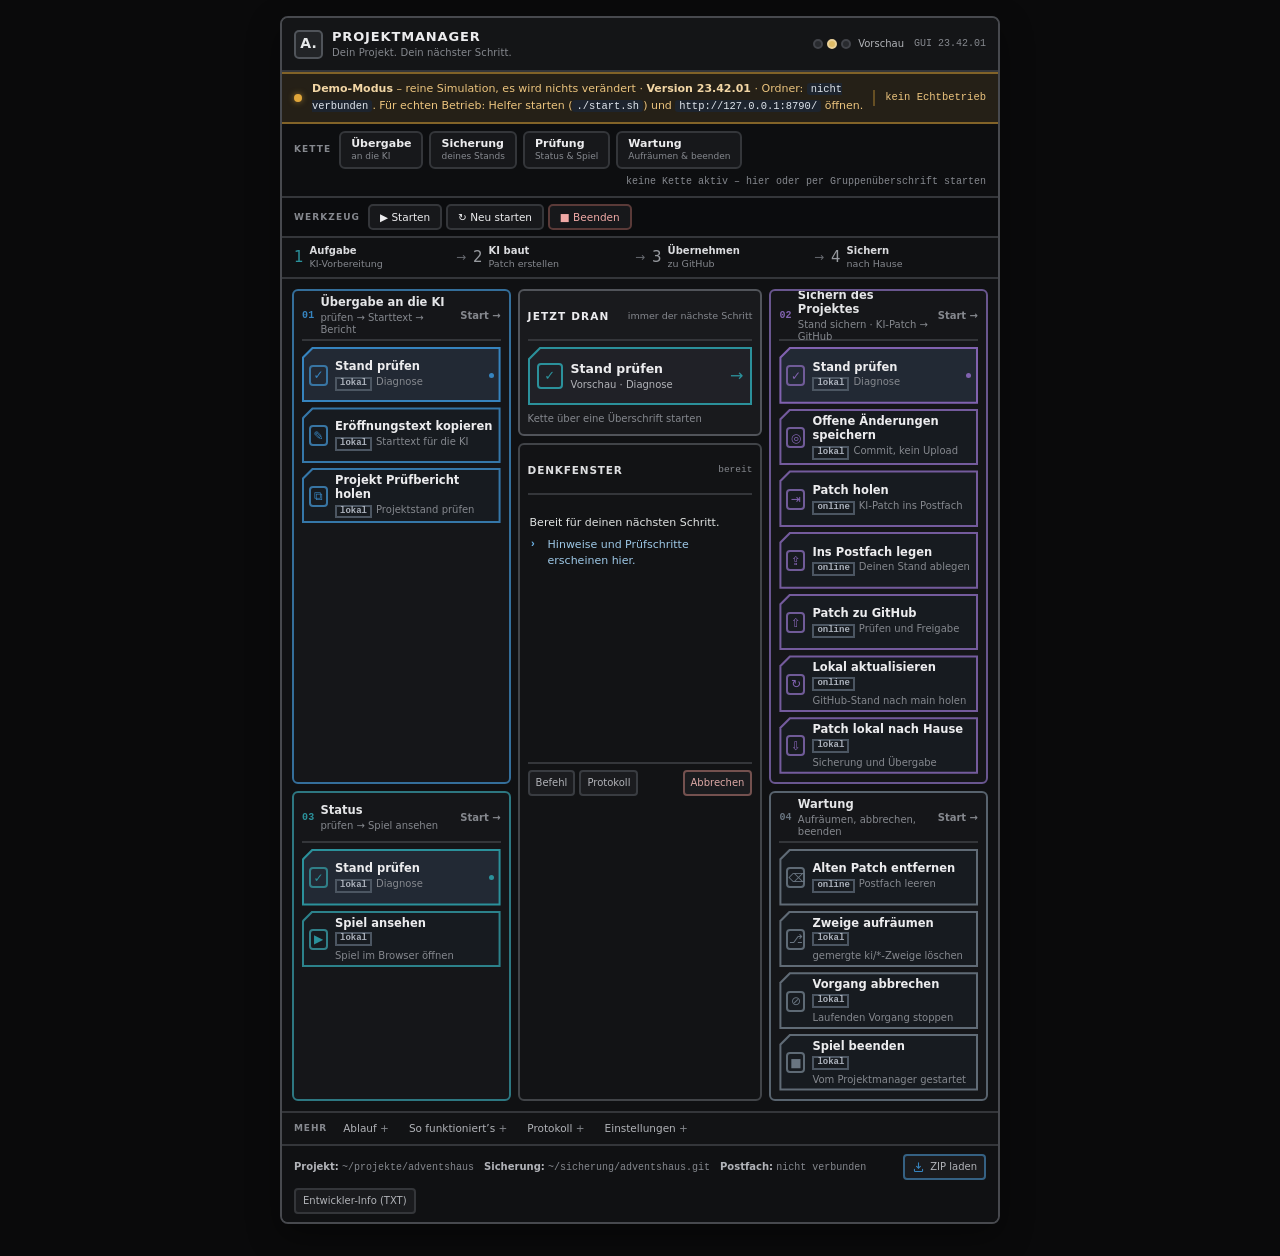
==== commit cbdb9769: "release: Projektmanager 23.42.01 mit gepruefter Uebergabe- und Pfad-Diagnose" ====
--- a/projektmanager-23.42/index.html
+++ b/projektmanager-23.42/index.html
@@ -456,14 +456,14 @@
         <span class="lampe gruen" id="lampeGruen"></span>
         <span class="ampel-txt" id="ampelText">Vorschau</span>
       </div>
-      <div class="version" id="versionAnzeige">GUI 23.42</div>
+      <div class="version" id="versionAnzeige">GUI 23.42.01</div>
     </div>
   </header>
 
   <!-- Modus-Banner -->
   <div class="banner modus-demo" id="modusBanner">
     <span class="punkt"></span>
-    <span class="btext" id="modusText"><b>Demo-Modus</b> – reine Simulation, es wird nichts verändert · <b>Version 23.42</b> · Ordner: <code>nicht verbunden</code>. Für echten Betrieb: Helfer starten (<code>./start.sh</code>) und <code>http://127.0.0.1:8790/</code> öffnen.</span>
+    <span class="btext" id="modusText"><b>Demo-Modus</b> – reine Simulation, es wird nichts verändert · <b>Version 23.42.01</b> · Ordner: <code>nicht verbunden</code>. Für echten Betrieb: Helfer starten (<code>./start.sh</code>) und <code>http://127.0.0.1:8790/</code> öffnen.</span>
     <span class="mono" id="modusVersion">kein Echtbetrieb</span>
   </div>
 
@@ -822,7 +822,7 @@
 echo "Beenden und Neu starten laufen über die Werkzeugleiste in der GUI."
 </script>
 <script type="text/plain" id="src-readme">
-# Projektmanager (Adventshaus) — Version 23.42
+# Projektmanager (Adventshaus) — Version 23.42.01
 
 Eigenständiges Projektmanager-Fenster für den KI-Ablauf am Adventshaus.
 Die GUI funktioniert ohne Node-Build und ohne externe CDN-Skripte; der Python-Helfer
@@ -892,8 +892,19 @@
 REPO_URL = "https://github.com/Chihuaua/adventshaus"
 CONFIG = os.path.join(HERE, "einstellungen.json")
 PID_FILE = os.path.join(HERE, "projektmanager.pid")
-HELPER_VERSION = "23.42"
-GUI_HINT = "23.42"
+HELPER_VERSION = "23.42.01"
+GUI_HINT = "23.42.01"
+HELPER_REVISION = "23.42.01"
+import io
+import ipaddress
+import shlex
+import zipfile
+
+MAX_PATCH_BYTES = 8 * 1024 * 1024
+MAX_HTTP_BYTES = 16 * 1024 * 1024
+
+
+
 SESSION_TOKEN = secrets.token_hex(24)
 GAME_PROC = None
 GAME_LOG = os.path.join(tempfile.gettempdir(), "adventshaus-spiel.log")
@@ -945,7 +956,7 @@
     return re.sub(r"(?:github_pat_[A-Za-z0-9_]+|gh[pousr]_[A-Za-z0-9]+)", "gh***", text)
 
 
-def run(cmd, cwd=None, input_text=None, token="", timeout=180, limit=4000):
+def run(cmd, cwd=None, input_text=None, token="", timeout=180, limit=4000, preserve=False):
     tok = token or read_token()
     try:
         r = subprocess.run(
@@ -956,7 +967,10 @@
             text=True,
             timeout=timeout,
         )
-        out = scrub((r.stdout or "") + (r.stderr or ""), tok).strip()
+        raw_out = (r.stdout or "") + (r.stderr or "")
+        out = raw_out if preserve and r.returncode == 0 else scrub(raw_out, tok)
+        if not preserve:
+            out = out.strip()
         if limit is not None:
             out = out[:limit]
         return {"ok": r.returncode == 0, "code": r.returncode, "out": out}
@@ -1041,14 +1055,7 @@
 
 
 def _origin_main_kurz(proj, token=""):
-    r = run(["git", "ls-remote", "origin", "refs/heads/main"], cwd=proj, token=token, timeout=20)
-    if r["ok"] and r["out"].strip():
-        return r["out"].split()[0][:7]
-    r_local = run(["git", "rev-parse", "--short", "origin/main"], cwd=proj, token=token)
-    if r_local["ok"] and r_local["out"].strip():
-        return r_local["out"].strip()
-    return ""
-
+    return _remote_main_full(proj, token)[:7]
 
 class GistRequestError(Exception):
     def __init__(self, out, loesung=""):
@@ -1117,13 +1124,240 @@
 
 def _gist_lesen(token):
     body, _ = _gist_request("GET", token, timeout=45)
+    if not isinstance(body, dict) or not isinstance(body.get("files"), dict):
+        raise GistRequestError("GitHub hat keine lesbare Gist-Dateiliste geliefert.")
+    if body.get("truncated"):
+        raise GistRequestError("Gist-Dateiliste ist unvollständig.", "Postfach über GitHub prüfen; nichts übernehmen.")
+    for name, entry in body["files"].items():
+        if name not in ("aktuell.patch", "aktuell.json") or not entry.get("truncated"):
+            continue
+        limit = MAX_PATCH_BYTES if name == "aktuell.patch" else 65536
+        url = entry.get("raw_url") or ""
+        text = _raw_gist_datei(url, limit)
+        if len(text.encode("utf-8")) != int(entry.get("size", len(text.encode("utf-8")))):
+            raise GistRequestError("Die vollständige Gist-Datei hat eine unerwartete Größe.", "Nichts übernehmen.")
+        entry["content"] = text
+        entry["truncated"] = False
     return body
-
 
 def _gist_schreiben(files, token):
     body, _ = _gist_request("PATCH", token, payload={"files": files}, timeout=60)
+    try:
+        confirmation = _gist_lesen(token)
+    except GistRequestError as exc:
+        raise GistRequestError("Schreiben gesendet, aber nicht bestätigen können: " + exc.out,
+                               "Postfach prüfen. Nicht als erfolgreichen Upload behandeln.")
+    received = confirmation.get("files") or {}
+    for name, spec in files.items():
+        if spec is None:
+            if name in received:
+                raise GistRequestError("Löschen wurde nicht bestätigt: " + name)
+        elif name not in received or received[name].get("truncated") or received[name].get("content") != spec.get("content"):
+            raise GistRequestError("Postfach-Inhalt weicht nach dem Schreiben ab: " + name,
+                                   "Postfach prüfen. Kein erfolgreicher Upload bestätigt.")
     return body
 
+def _patch_meta_fehler(patch, meta):
+    if not isinstance(meta, dict):
+        return "aktuell.json muss ein JSON-Objekt sein."
+    if not isinstance(patch, str) or not re.search(r"^diff --git ", patch, re.M):
+        return "Kein vollständiger Git-Patch: Eine Zeile muss mit „diff --git “ beginnen."
+    if len(patch.encode("utf-8")) > MAX_PATCH_BYTES:
+        return "Patch überschreitet 8 MiB. Bitte als vollständigen Repository-Zweig übergeben."
+    basis = str(meta.get("basis") or "").strip().lower()
+    if not re.fullmatch(r"[0-9a-f]{7,40}", basis):
+        return "In aktuell.json fehlt eine gültige Basis (7–40 Hex-Zeichen)."
+    want = str(meta.get("sha256") or "").strip().lower()
+    if not re.fullmatch(r"(?:[0-9a-f]{16}|[0-9a-f]{64})", want):
+        return "In aktuell.json fehlt die Prüfsumme (16 oder 64 Hex-Zeichen)."
+    actual = hashlib.sha256(patch.encode("utf-8")).hexdigest()
+    matched = actual.startswith(want) if len(want) == 16 else actual == want
+    if not matched:
+        return "Prüfsumme stimmt nicht mit den exakten Patch-Bytes überein. Nichts gespeichert oder übernommen; Patch als unveränderte Datei/ZIP neu liefern."
+    return None
+
+def _patch_bloecke(patch):
+    starts = list(re.finditer(r"^diff --git .*$", patch, re.M))
+    blocks = []
+    for index, match in enumerate(starts):
+        end = starts[index + 1].start() if index + 1 < len(starts) else len(patch)
+        text = patch[match.start():end]
+        try:
+            parts = shlex.split(match.group(0))
+        except ValueError:
+            parts = match.group(0).split()
+        new = bool(re.search(r"^new file mode |^--- /dev/null(?:\t|$)", text, re.M))
+        deleted = bool(re.search(r"^deleted file mode |^\+\+\+ /dev/null(?:\t|$)", text, re.M))
+        path = ""
+        if len(parts) >= 4:
+            path = parts[3] if deleted else parts[2]
+            path = re.sub(r"^[ab]/", "", path)
+        blocks.append({"path": path, "new": new, "deleted": deleted, "text": text})
+    return blocks
+
+def _patch_parse_check(patch, proj, token):
+    stat = run(["git", "apply", "--stat", "-"], cwd=proj, input_text=patch, token=token)
+    if not stat["ok"]:
+        return {"ok": False, "out": "Patch unvollständig oder defekt: " + git_klar(stat["out"]),
+                "loesung": "Vollständige Patch-Datei/ZIP verwenden. Es wurde nichts angewendet."}
+    blocks = _patch_bloecke(patch)
+    if not blocks:
+        return {"ok": False, "out": "Patch enthält keine Dateiänderung."}
+    for block in blocks:
+        path = block["path"]
+        if not path or path.startswith("/") or ".." in path.replace("\\", "/").split("/") or ".git" in path.split("/") or "\\" in path:
+            return {"ok": False, "out": "Unsicherer oder nicht lesbarer Dateipfad im Patch: " + path[:120]}
+    return None
+
+def _remote_main_full(proj, token=""):
+    remote = run(["git", "ls-remote", "origin", "refs/heads/main"], cwd=proj, token=token, timeout=20)
+    if not remote["ok"] or not remote["out"].strip():
+        return ""
+    full = remote["out"].split()[0].lower()
+    if not re.fullmatch(r"[0-9a-f]{40}", full):
+        return ""
+    fetched = run(["git", "fetch", "origin", "+refs/heads/main:refs/remotes/origin/main"],
+                  cwd=proj, token=token, timeout=60)
+    if not fetched["ok"]:
+        return ""
+    local = run(["git", "rev-parse", "--verify", "refs/remotes/origin/main"], cwd=proj, token=token)
+    return full if local["ok"] and local["out"].strip() == full else ""
+
+def _repo_sicher(proj, token="", main_required=False):
+    status = run(["git", "status", "--porcelain", "-uall"], cwd=proj, token=token)
+    if not status["ok"]:
+        return {"ok": False, "out": "Projekt nicht lesbar: " + git_klar(status["out"])}
+    if status["out"].strip():
+        names = [line[3:] for line in status["out"].splitlines()[:6]]
+        return {"ok": False, "out": "Arbeitsstand nicht sauber: " + ", ".join(names),
+                "loesung": "Eigene Änderungen zuerst ausdrücklich speichern. Nichts wurde überschrieben."}
+    branch = run(["git", "symbolic-ref", "--short", "HEAD"], cwd=proj, token=token)
+    if not branch["ok"]:
+        return {"ok": False, "out": "Kein normaler Branch ausgecheckt. Übergabe gestoppt."}
+    if main_required and branch["out"].strip() != "main":
+        return {"ok": False, "out": "Übergabe erwartet main; aktuell: " + branch["out"].strip()}
+    for marker in ("rebase-apply", "rebase-merge"):
+        path = run(["git", "rev-parse", "--git-path", marker], cwd=proj, token=token)["out"].strip()
+        if path and os.path.isdir(os.path.join(proj, path)):
+            return {"ok": False, "out": "Unvollendeter Git-Vorgang gefunden. Keine automatische Bereinigung.",
+                    "loesung": "Vorgang bewusst prüfen und abschließen; der Helfer hat nichts zurückgesetzt."}
+    return None
+
+def _commit_full(proj, ref, token=""):
+    result = run(["git", "rev-parse", "--verify", ref + "^{commit}"], cwd=proj, token=token)
+    return result["out"].strip() if result["ok"] else ""
+
+def _basis_gleich(meta, proj, token):
+    remote = _remote_main_full(proj, token)
+    if not remote:
+        return "", {"ok": False, "out": "GitHub-main nicht bestätigt. Keine schreibende Übergabe ohne erreichbare Basis."}
+    basis = str(meta.get("basis") or "").strip()
+    resolved = _commit_full(proj, basis, token)
+    if resolved != remote:
+        return remote, {"ok": False, "basisfehler": True,
+                        "out": "Patch-Basis %s passt nicht zu GitHub-main %s." % (basis[:12], remote[:7]),
+                        "loesung": "Neuen Patch auf GitHub-main liefern oder „Basis korrigieren“ mit echter Anwendbarkeitsprüfung verwenden."}
+    return remote, None
+
+def _ist_mail_patch(patch):
+    return bool(re.match(r"^From [0-9a-f]{40} ", patch) or re.match(r"^From:\s", patch))
+
+def _mail_patch_probe(proj, basis, patch, token):
+    temp = tempfile.TemporaryDirectory(prefix="projektmanager-am-test-")
+    added = run(["git", "worktree", "add", "--detach", temp.name, basis], cwd=proj, token=token)
+    if not added["ok"]:
+        temp.cleanup()
+        return {"ok": False, "out": "Patch-Testarbeitsplatz fehlgeschlagen: " + git_klar(added["out"])}
+    try:
+        applied = run(["git", "am", "--empty=drop"], cwd=temp.name, input_text=patch, token=token)
+        if not applied["ok"]:
+            run(["git", "am", "--abort"], cwd=temp.name, token=token)
+            return {"ok": False, "out": "Mail-Patch passt nicht auf die Basis: " + git_klar(applied["out"]),
+                    "loesung": "KI muss den vollständigen Patch auf den aktuellen Stand neu setzen."}
+        return None
+    finally:
+        run(["git", "worktree", "remove", "--force", temp.name], cwd=proj, token=token)
+        temp.cleanup()
+
+def _plain_patch_probe(proj, basis, patch, token):
+    temp = tempfile.TemporaryDirectory(prefix="projektmanager-apply-test-")
+    added = run(["git", "worktree", "add", "--detach", temp.name, basis], cwd=proj, token=token)
+    if not added["ok"]:
+        temp.cleanup()
+        return {"ok": False, "out": "Patch-Testarbeitsplatz fehlgeschlagen: " + git_klar(added["out"])}
+    try:
+        check = run(["git", "apply", "--check", "-"], cwd=temp.name, input_text=patch, token=token)
+        return None if check["ok"] else {"ok": False, "out": "Patch passt nicht auf GitHub-main: " + git_klar(check["out"])}
+    finally:
+        run(["git", "worktree", "remove", "--force", temp.name], cwd=proj, token=token)
+        temp.cleanup()
+
+def _patch_secret_fehler(patch, token):
+    for block in _patch_bloecke(patch):
+        if SENSITIVE_FILE_RE.search(block["path"]):
+            return "Potenziell geheime Datei im Patch blockiert: " + block["path"]
+    if token and token in patch:
+        return "Der Patch enthält das lokale Zugriffstoken. Übergabe blockiert."
+    if re.search(r"(?:github_pat_[A-Za-z0-9_]+|gh[pousr]_[A-Za-z0-9]{20,})", patch):
+        return "Der Patch enthält ein mögliches GitHub-Token. Übergabe blockiert."
+    return None
+
+def _raw_gist_datei(url, limit):
+    data, _ = _http_bytes(url, limit, raw_only=True)
+    try:
+        return data.decode("utf-8")
+    except UnicodeError:
+        raise GistRequestError("Vollständige Gist-Datei ist kein gültiges UTF-8.", "Patch unverändert neu liefern.")
+
+def _postfach_meta(data):
+    files = data.get("files") or {}
+    patch = (files.get("aktuell.patch") or {}).get("content") or ""
+    try:
+        meta = json.loads((files.get("aktuell.json") or {}).get("content") or "{}")
+    except Exception:
+        meta = {}
+    return patch, meta
+
+def _erlaubte_adresse(url, raw_only=False):
+    parsed = urllib.parse.urlparse(url)
+    host = (parsed.hostname or "").lower()
+    raw_hosts = {"gist.githubusercontent.com", "raw.githubusercontent.com"}
+    allowed = raw_hosts if raw_only else raw_hosts | {"github.com", "gist.github.com"}
+    if parsed.scheme != "https" or parsed.username or parsed.password or parsed.port not in (None, 443):
+        raise ValueError("Nur HTTPS-Adressen ohne Zugangsdaten oder Sonderport erlaubt.")
+    if host not in allowed and not (not raw_only and any(host.endswith(suffix) for suffix in (".e2b.app", ".arena.ai"))):
+        raise ValueError("Adresse gehört nicht zu GitHub oder einer Arena-Vorschau.")
+    addresses = socket.getaddrinfo(host, 443, type=socket.SOCK_STREAM)
+    for item in addresses:
+        address = ipaddress.ip_address(item[4][0])
+        if getattr(address, "ipv4_mapped", None):
+            address = address.ipv4_mapped
+        if not address.is_global:
+            raise ValueError("Private oder lokale Zieladresse blockiert.")
+    return parsed
+
+def _http_bytes(url, limit, raw_only=False):
+    class NoRedirect(urllib.request.HTTPRedirectHandler):
+        def redirect_request(self, req, fp, code, msg, headers, newurl):
+            return None
+    opener = urllib.request.build_opener(NoRedirect())
+    current = url
+    for _ in range(4):
+        _erlaubte_adresse(current, raw_only)
+        request = urllib.request.Request(current, headers={"User-Agent": "Projektmanager-Patch-Import"})
+        try:
+            with opener.open(request, timeout=30) as response:
+                data = response.read(limit + 1)
+                if len(data) > limit:
+                    raise ValueError("Datei überschreitet die sichere Größengrenze.")
+                return data, current
+        except urllib.error.HTTPError as exc:
+            location = exc.headers.get("Location") if exc.code in (301, 302, 303, 307, 308) else None
+            exc.close()
+            if not location:
+                raise
+            current = urllib.parse.urljoin(current, location)
+    raise ValueError("Zu viele Weiterleitungen.")
 
 def _token_fehlt():
     return {
@@ -1139,6 +1373,9 @@
         "version": HELPER_VERSION,
         "token": bool(read_token()),
         "ordner": HERE,
+        "revision": HELPER_REVISION,
+        "guiPfad": os.path.join(HERE, "index.html"),
+        "guiVorhanden": os.path.isfile(os.path.join(HERE, "index.html")),
         "cfg": {k: CFG.get(k) for k in ("projekt", "sicherung", "kennung", "spiel_url")},
     }
 
@@ -1225,73 +1462,37 @@
 
 def postfach_basis_check(token, proj):
     if not token:
-        return {"ok": True, "out": "kein Token – Postfach-Prüfung übersprungen"}
+        return {"ok": True, "out": "Kein Token – Postfach nicht gelesen."}
     try:
-        data = _gist_lesen(token)
-        try:
-            meta = json.loads(((data.get("files") or {}).get("aktuell.json") or {}).get("content") or "{}")
-        except Exception:
-            meta = {}
-        if not meta.get("basis"):
-            return {"ok": True, "out": "kein Patch im Postfach"}
-        origin = _origin_main_kurz(proj, token)
-        basis = str(meta.get("basis", "")).strip()
-        if not origin:
-            return {"ok": True, "out": "Basis %s im Postfach (GitHub-main offline nicht prüfbar)" % basis}
-        if basis == origin:
-            return {"ok": True, "out": "Basis %s passt zu GitHub-main" % basis}
-        return {
-            "ok": False,
-            "out": "Basis %s ≠ GitHub-main %s – Patch veraltet." % (basis, origin),
-            "loesung": "Alten Patch entfernen oder Basis korrigieren.",
-            "link": GIST_URL,
-            "linkText": "Postfach öffnen",
-        }
-    except GistRequestError as e:
-        return {"ok": False, "out": e.out, "loesung": e.loesung}
-
+        patch, meta = _postfach_meta(_gist_lesen(token))
+        if not patch and not meta:
+            return {"ok": True, "out": "Kein Patch im Postfach."}
+        error = _patch_meta_fehler(patch, meta)
+        if error:
+            return {"ok": False, "out": error}
+        _, basis_error = _basis_gleich(meta, proj, token)
+        if basis_error:
+            return basis_error
+        return {"ok": True, "out": "Prüfsumme und Basis %s stimmen mit GitHub-main überein." % str(meta["basis"])[:7]}
+    except GistRequestError as exc:
+        return {"ok": False, "out": exc.out, "loesung": exc.loesung}
 
 def act_pruefen():
     proj, token = CFG["projekt"], read_token()
-    git_geraeumig(proj, token=token)
-    steps = [
-        ["git status", run(["git", "status", "--porcelain", "-uall"], cwd=proj, token=token)],
-        ["HEAD", run(["git", "rev-parse", "--short", "HEAD"], cwd=proj, token=token)],
-    ]
-    ls_rem = run(["git", "ls-remote", "origin", "refs/heads/main"], cwd=proj, token=token, timeout=20)
-    if ls_rem["ok"] and ls_rem["out"].strip():
-        steps.append(["GitHub main", {"ok": True, "out": ls_rem["out"].split()[0][:7]}])
+    status = run(["git", "status", "--porcelain", "-uall"], cwd=proj, token=token)
+    head = run(["git", "rev-parse", "--short", "HEAD"], cwd=proj, token=token)
+    remote = _remote_main_full(proj, token)
+    steps = [["git status", status], ["HEAD", head],
+             ["GitHub main", {"ok": bool(remote), "out": remote[:7] if remote else "nicht erreichbar"}]]
+    if os.path.isdir(CFG["sicherung"]):
+        steps.append(["Sicherung", run(["git", "-C", CFG["sicherung"], "rev-parse", "--short", "refs/heads/main"], token=token)])
     else:
-        steps.append([
-            "GitHub main",
-            {
-                "ok": False,
-                "out": "GitHub-main nicht erreichbar (offline oder Remote-Fehler).",
-                "loesung": "Internetverbindung prüfen; lokale Arbeit bleibt möglich.",
-            },
-        ])
-    if os.path.isdir(CFG["sicherung"]):
-        steps.append(
-            ["Sicherung", run(["git", "-C", CFG["sicherung"], "rev-parse", "--short", "refs/heads/main"], token=token)]
-        )
-    else:
-        steps.append(
-            [
-                "Sicherung",
-                {
-                    "ok": False,
-                    "out": "nicht gefunden: " + CFG["sicherung"],
-                    "loesung": "Pfad „sicherung“ in den Einstellungen prüfen.",
-                },
-            ]
-        )
-    if os.path.exists(os.path.join(proj, "tools", "check.sh")):
-        steps.append(["check.sh", run(["bash", "tools/check.sh"], cwd=proj, token=token)])
-    steps.append(["Postfach-Basis", postfach_basis_check(token, proj)])
-    return {"ok": all(s[1]["ok"] for s in steps),
-            "github_main": (ls_rem["out"].split()[0][:7] if (ls_rem["ok"] and ls_rem["out"].strip()) else ""),
-            "steps": [{"name": n, **v} for n, v in steps]}
-
+        steps.append(["Sicherung", {"ok": False, "out": "Sicherungspfad nicht gefunden."}])
+    if os.path.isfile(os.path.join(proj, "tools", "check.sh")):
+        steps.append(["check.sh", run(["bash", "-c", 'ADVENTS_PROJ="$PWD" bash tools/check.sh'], cwd=proj, token=token)])
+    steps.append(["Postfach", postfach_basis_check(token, proj)])
+    return {"ok": all(step[1]["ok"] for step in steps), "github_main": remote[:7],
+            "steps": [{"name": name, **value} for name, value in steps]}
 
 def _filtere_bereits_vorhandene(patch_text, proj):
     entfernt, rest = [], []
@@ -1313,210 +1514,155 @@
 
 def act_ablegen(payload=None):
     payload = payload or {}
-    force = bool(payload.get("force"))
     token = read_token()
     if not token:
         return _token_fehlt()
     proj = CFG["projekt"]
-    git_geraeumig(proj, token=token)
-    st = run(["git", "status", "--porcelain", "-uall"], cwd=proj, token=token)
-    if not st["ok"]:
-        return {
-            "ok": False,
-            "out": "Projekt-Status nicht lesbar: " + git_klar(st["out"]),
-            "loesung": "Pfad „projekt“ prüfen – aktuell: " + proj,
-        }
-    if st["out"].strip():
-        zeilen = [z for z in st["out"].splitlines() if z.strip()]
-        namen = [z.split(None, 1)[-1] for z in zeilen[:8]]
-        return {
-            "ok": False,
-            "out": "Stand nicht sauber – %d offene Änderung(en): %s" % (len(zeilen), ", ".join(namen)),
-            "loesung": "Knopf „Offene Änderungen speichern“ drücken, danach erneut ins Postfach legen.",
-        }
-
-    # Postfach-Überschreibschutz: prüfen, ob bereits ein Patch im Gist liegt
-    if not force:
+    safety = _repo_sicher(proj, token)
+    if safety:
+        return safety
+    remote = _remote_main_full(proj, token)
+    if not remote:
+        return {"ok": False, "out": "GitHub-main nicht bestätigt – nichts abgelegt."}
+    counts = run(["git", "rev-list", "--left-right", "--count", remote + "...HEAD"], cwd=proj, token=token)
+    parts = counts["out"].split() if counts["ok"] else []
+    if len(parts) != 2:
+        return {"ok": False, "out": "Lokal/GitHub-Vergleich nicht lesbar."}
+    behind, ahead = map(int, parts)
+    if behind:
+        return {"ok": False, "out": "Divergenz: lokal %s voraus, GitHub %s voraus. Nichts abgelegt." % (ahead, behind)}
+    if not ahead:
+        return {"ok": True, "info": True, "out": "Nichts abgelegt – keine lokalen Commits vor GitHub-main."}
+    if not payload.get("force"):
         try:
-            existing = _gist_lesen(token)
-            files = existing.get("files") or {}
-            old_patch = ((files.get("aktuell.patch") or {}).get("content") or "").strip()
-            if old_patch:
-                try:
-                    old_meta = json.loads((files.get("aktuell.json") or {}).get("content") or "{}")
-                except Exception:
-                    old_meta = {}
-                alt_titel = str(old_meta.get("titel") or "unbekannt")
-                alt_basis = str(old_meta.get("basis") or "?")
-                return {
-                    "ok": False,
-                    "ueberschreiben": True,
-                    "out": "Im Postfach liegt bereits ein Patch („%s“, Basis %s)." % (alt_titel, alt_basis),
-                    "loesung": "Wähle „Trotzdem überschreiben“ oder entferne zuerst den alten Patch.",
-                    "link": GIST_URL,
-                    "linkText": "Postfach öffnen",
-                }
-        except GistRequestError as e:
-            return {"ok": False, "out": "Postfach nicht prüfbar: " + e.out, "loesung": e.loesung}
-
-    # Mehr-Commit-Unterstützung: alle lokalen Commits seit origin/main bündeln
-    ahead = run(["git", "rev-list", "--count", "origin/main..HEAD"], cwd=proj, token=token)
-    ahead_count = int(ahead["out"].strip()) if ahead["ok"] and ahead["out"].strip().isdigit() else 0
-    if ahead_count == 0:
-        basis = (run(["git", "rev-parse", "--short", "origin/main"], cwd=proj, token=token)["out"].strip()
-                 or run(["git", "rev-parse", "--short", "HEAD"], cwd=proj, token=token)["out"].strip())
-        return {"ok": True, "info": True,
-                "out": "Nichts abgelegt – lokal liegt nichts vor GitHub (Stand %s). "
-                       "Erst „Offene Änderungen speichern“ (oder „Lokal aktualisieren“), dann erneut ablegen." % basis}
-    patch = run(["git", "format-patch", "origin/main..HEAD", "--stdout"], cwd=proj, token=token, limit=None)
-    basis = run(["git", "rev-parse", "--short", "origin/main"], cwd=proj, token=token)["out"].strip()
-    commit_info = "%d Commit(s)" % ahead_count
-
-    if not patch["ok"] or not patch["out"]:
-        return {"ok": False, "out": "Kein Patch erzeugt: " + git_klar(patch["out"])}
-    patch_text = patch["out"]
-    entfernt = []
-    if not re.search(r"^diff --git ", patch_text, flags=re.M):
-        return {
-            "ok": True,
-            "info": True,
-            "out": "Nichts abgelegt – Patch enthält keine Dateiänderungen.",
-        }
-    sha16 = hashlib.sha256(patch_text.encode("utf-8")).hexdigest()[:16]
-    titel = run(["git", "log", "-1", "--pretty=%s"], cwd=proj, token=token)["out"].strip()
-    meta = {
-        "datei": "aktuell.patch",
-        "sha256": sha16,
-        "titel": titel,
-        "basis": basis,
-        "commits": max(1, ahead_count),
-    }
+            old_patch, old_meta = _postfach_meta(_gist_lesen(token))
+            if old_patch or old_meta:
+                return {"ok": False, "ueberschreiben": True,
+                        "out": "Postfach belegt: %s, Basis %s." % (old_meta.get("titel", "unbekannt"), old_meta.get("basis", "?")),
+                        "loesung": "Alten Patch entfernen oder ausdrücklich „Trotzdem überschreiben“ wählen."}
+        except GistRequestError as exc:
+            return {"ok": False, "out": exc.out, "loesung": exc.loesung}
+    generated = run(["git", "format-patch", remote + "..HEAD", "--stdout"], cwd=proj, token=token,
+                    limit=None, preserve=True)
+    if not generated["ok"] or not generated["out"]:
+        return {"ok": False, "out": "Kein Patch erzeugt: " + git_klar(generated["out"])}
+    patch = generated["out"]
+    secret = _patch_secret_fehler(patch, token)
+    if secret:
+        return {"ok": False, "out": secret, "loesung": "Geheimnis entfernen und den Stand bewusst neu speichern; nichts ins Postfach geschrieben."}
+    title = run(["git", "log", "-1", "--pretty=%s"], cwd=proj, token=token)["out"].strip()
+    meta = {"datei": "aktuell.patch", "sha256": hashlib.sha256(patch.encode()).hexdigest()[:16],
+            "titel": title, "basis": remote, "commits": ahead}
+    error = _patch_meta_fehler(patch, meta) or _patch_parse_check(patch, proj, token)
+    if error:
+        return error if isinstance(error, dict) else {"ok": False, "out": error}
     try:
-        _gist_schreiben(
-            {
-                "aktuell.patch": {"content": patch_text},
-                "aktuell.json": {"content": json.dumps(meta, ensure_ascii=False)},
-            },
-            token,
-        )
-        hinweis = (" Entfernt: " + ", ".join(entfernt)) if entfernt else ""
-        return {
-            "ok": True,
-            "out": "Patch ins Postfach gelegt (%s). Prüfsumme %s, Basis %s.%s" % (commit_info, sha16, basis, hinweis),
-        }
-    except GistRequestError as e:
-        return {"ok": False, "out": "Ablegen fehlgeschlagen: " + e.out, "loesung": e.loesung}
-
+        _gist_schreiben({"aktuell.patch": {"content": patch}, "aktuell.json": {"content": json.dumps(meta, ensure_ascii=False)}}, token)
+    except GistRequestError as exc:
+        return {"ok": False, "out": exc.out, "loesung": exc.loesung}
+    return {"ok": True, "out": "Patch abgelegt und zurückgelesen (%d Commit(s)), Prüfsumme %s, Basis %s." % (ahead, meta["sha256"], remote[:7])}
 
 def act_uebernehmen():
     token = read_token()
     if not token:
         return _token_fehlt()
     proj = CFG["projekt"]
+    safety = _repo_sicher(proj, token, main_required=True)
+    if safety:
+        return safety
     try:
-        data = _gist_lesen(token)
-    except GistRequestError as e:
-        return {"ok": False, "out": "Postfach nicht lesbar: " + e.out, "loesung": e.loesung}
-    files = data.get("files") or {}
-    original = (files.get("aktuell.patch") or {}).get("content") or ""
-    try:
-        meta = json.loads((files.get("aktuell.json") or {}).get("content") or "{}")
-    except Exception:
-        meta = {}
-    if not original:
-        return {
-            "ok": False,
-            "out": "Kein aktuell.patch im Postfach.",
-            "loesung": "KI-Patch mit „Patch holen“ ablegen.",
-        }
-    if hashlib.sha256(original.encode("utf-8")).hexdigest()[:16] != meta.get("sha256"):
-        return {
-            "ok": False,
-            "out": "Prüfsumme stimmt nicht – nichts wurde verändert.",
-            "loesung": "Patch neu ablegen lassen.",
-            "link": GIST_URL,
-            "linkText": "Postfach öffnen",
-        }
-    origin = _origin_main_kurz(proj, token)
-    lokal = run(["git", "rev-parse", "--short", "HEAD"], cwd=proj, token=token)["out"].strip()
-    basis = str(meta.get("basis") or "").strip()
-    erlaubte_basen = {b for b in (origin, lokal) if b}
-    if basis and erlaubte_basen and basis not in erlaubte_basen:
-        return {
-            "ok": False,
-            "basisfehler": True,
-            "out": "Veralteter Patch: Basis %s, GitHub-main %s, lokal %s." % (basis, origin or "–", lokal),
-            "loesung": "KI um neuen Patch bitten oder geprüft „Basis korrigieren“ verwenden.",
-            "link": GIST_URL,
-            "linkText": "Postfach öffnen",
-        }
-    git_geraeumig(proj, token=token)
-    patch, vorhanden = _filtere_bereits_vorhandene(original, proj)
-    if not re.search(r"^diff --git ", patch, flags=re.M):
-        return {
-            "ok": True,
-            "info": True,
-            "out": "Nur bereits vorhandene Dateien im Patch: %s – nichts Neues zu übernehmen." % ", ".join(vorhanden),
-        }
-    vorab = run(["git", "apply", "--check", "-"], cwd=proj, input_text=patch, token=token)
-    if not vorab["ok"]:
-        return {
-            "ok": False,
-            "out": git_klar(vorab["out"]),
-            "loesung": "Nichts wurde verändert. Die KI muss den Patch neu aufsetzen.",
-            "link": GIST_URL,
-            "linkText": "Postfach öffnen",
-        }
-    thema = re.sub(r"[^a-z0-9]+", "-", str(meta.get("titel") or "patch").lower()).strip("-")[:24] or "patch"
-    branch = "ki/" + thema
-    ausgang = run(["git", "rev-parse", "--abbrev-ref", "HEAD"], cwd=proj, token=token)["out"].strip() or "main"
-    if not run(["git", "checkout", "-B", branch], cwd=proj, token=token)["ok"]:
-        return {"ok": False, "out": "Zweig konnte nicht erstellt werden: " + branch}
-    am = run(["git", "am"], cwd=proj, input_text=patch, token=token)
-    if not am["ok"]:
-        run(["git", "am", "--abort"], cwd=proj, token=token)
-        run(["git", "checkout", ausgang], cwd=proj, token=token)
-        return {
-            "ok": False,
-            "out": git_klar(am["out"]),
-            "loesung": "Zurück auf „%s“; die KI muss den Patch neu aufsetzen." % ausgang,
-        }
+        patch, meta = _postfach_meta(_gist_lesen(token))
+    except GistRequestError as exc:
+        return {"ok": False, "out": exc.out, "loesung": exc.loesung}
+    error = _patch_meta_fehler(patch, meta)
+    if error:
+        return {"ok": False, "out": error}
+    secret = _patch_secret_fehler(patch, token)
+    if secret:
+        return {"ok": False, "out": secret}
+    error = _patch_parse_check(patch, proj, token)
+    if error:
+        return error
+    remote, basis_error = _basis_gleich(meta, proj, token)
+    if basis_error:
+        return basis_error
+    mail = _ist_mail_patch(patch)
+    if mail:
+        error = _mail_patch_probe(proj, remote, patch, token)
+    else:
+        error = _plain_patch_probe(proj, remote, patch, token)
+    if error:
+        return error
+    checksum = hashlib.sha256(patch.encode()).hexdigest()[:16]
+    title = str(meta.get("titel") or "Arena-Patch").strip()[:200]
+    slug = re.sub(r"[^a-z0-9]+", "-", title.lower()).strip("-")[:24] or "patch"
+    branch = "ki/" + slug + "-" + checksum[:8]
+    if run(["git", "show-ref", "--verify", "--quiet", "refs/heads/" + branch], cwd=proj, token=token)["ok"]:
+        return {"ok": False, "out": "Lokaler Zweig existiert bereits: " + branch + ". Nichts überschrieben."}
+    if run(["git", "ls-remote", "origin", "refs/heads/" + branch], cwd=proj, token=token)["out"].strip():
+        return {"ok": False, "out": "GitHub-Zweig existiert bereits: " + branch + ". Nichts überschrieben."}
+    original_branch = run(["git", "symbolic-ref", "--short", "HEAD"], cwd=proj, token=token)["out"].strip()
+    created = run(["git", "checkout", "-b", branch, remote], cwd=proj, token=token)
+    if not created["ok"]:
+        return {"ok": False, "out": "Zweig nicht angelegt: " + git_klar(created["out"])}
+
+    def finish(result, keep_branch):
+        back = run(["git", "checkout", original_branch], cwd=proj, token=token)
+        if not back["ok"]:
+            result["ok"] = False
+            result["out"] += " Rückwechsel auf %s NICHT bestätigt: %s" % (original_branch, git_klar(back["out"]))
+            return result
+        if not keep_branch:
+            run(["git", "branch", "-D", branch], cwd=proj, token=token)
+        return result
+
+    if mail:
+        applied = run(["git", "am", "--empty=drop"], cwd=proj, input_text=patch, token=token)
+        if not applied["ok"]:
+            run(["git", "am", "--abort"], cwd=proj, token=token)
+            return finish({"ok": False, "out": "git am fehlgeschlagen: " + git_klar(applied["out"])}, False)
+        if _commit_full(proj, "HEAD", token) == remote:
+            return finish({"ok": True, "info": True, "out": "Mail-Patch enthielt keine neue Änderung; main unverändert."}, False)
+    else:
+        applied = run(["git", "apply", "--index", "-"], cwd=proj, input_text=patch, token=token)
+        if not applied["ok"]:
+            return finish({"ok": False, "out": "git apply fehlgeschlagen: " + git_klar(applied["out"])}, False)
+        committed = run(_commit_ident(proj, token) + ["-m", title], cwd=proj, token=token)
+        if not committed["ok"]:
+            return {"ok": False, "branch": branch,
+                    "out": "Plain-Diff angewendet, aber Commit fehlgeschlagen. Änderungen verbleiben isoliert auf Zweig " + branch + "; nicht automatisch nach main mitgenommen.",
+                    "detail": git_klar(committed["out"]),
+                    "loesung": "Arbeitszweig bewusst prüfen. Kein Push und kein PR erfolgt."}
+    if not os.path.isfile(os.path.join(proj, "node_modules/.bin/tsc")):
+        return finish({"ok": False, "out": "tsc fehlt im Projekt. Abhängigkeiten zuerst installieren; kein Push."}, False)
     tsc = run(["./node_modules/.bin/tsc", "--noEmit"], cwd=proj, token=token)
     build = run(["npm", "run", "build"], cwd=proj, token=token)
-    if not (tsc["ok"] and build["ok"]):
-        run(["git", "checkout", ausgang], cwd=proj, token=token)
-        return {
-            "ok": False,
-            "branch": branch,
-            "out": "Patch auf %s angewendet (zurück auf %s), aber Typen %s / Build %s."
-            % (branch, ausgang, "OK" if tsc["ok"] else "Fehler", "OK" if build["ok"] else "Fehler"),
-            "detail": tsc["out"][-500:] + "\n" + build["out"][-500:],
-            "loesung": "Kein PR geöffnet. Buildfehler im Zweig %s prüfen." % branch,
-        }
+    if not tsc["ok"] or not build["ok"]:
+        return finish({"ok": False, "out": "Typen %s / Build %s – kein Push, kein PR." % ("OK" if tsc["ok"] else "Fehler", "OK" if build["ok"] else "Fehler"),
+                       "detail": tsc["out"][-500:] + "\n" + build["out"][-500:]}, False)
+    branch_head = _commit_full(proj, "HEAD", token)
     push = run(["git", "push", "-u", "origin", branch], cwd=proj, token=token, timeout=60)
-    # Immer sauber auf Ausgangszweig (z. B. main) zurückkehren
-    run(["git", "checkout", ausgang], cwd=proj, token=token)
-    if not push["ok"]:
-        return {
-            "ok": False,
-            "branch": branch,
-            "out": "Build OK (Zweig %s lokal bereit, zurück auf %s), aber Push fehlgeschlagen: %s"
-            % (branch, ausgang, git_klar(push["out"])),
-            "loesung": "Falls der Gist-Token absichtlich keine Repo-Rechte hat, Zweig manuell oder über gh pushen.",
-        }
+    pushed = run(["git", "ls-remote", "origin", "refs/heads/" + branch], cwd=proj, token=token)["out"].strip()
+    remote_head = pushed.split()[0] if pushed else ""
+    if remote_head != branch_head:
+        return finish({"ok": False, "out": "Push nicht bestätigt: " + git_klar(push["out"])}, False)
     pr = run(["gh", "pr", "create", "--base", "main", "--head", branch, "--fill"], cwd=proj, token=token, timeout=45)
-    m = re.search(r"https://\S+?/pull/\d+", pr["out"])
-    pr_url = m.group(0) if m else (REPO_URL + "/compare/main..." + urllib.parse.quote(branch, safe=""))
-    hinweis = (" Entfernt: " + ", ".join(vorhanden)) if vorhanden else ""
-    return {
-        "ok": True,
-        "branch": branch,
-        "pr_url": pr_url,
-        "out": "Zweig %s · Typen OK · Build OK · %s (Arbeitsbaum wieder auf %s).%s"
-        % (branch, "PR geöffnet" if pr["ok"] else "PR-Vergleich geöffnet", ausgang, hinweis),
-        "detail": pr["out"],
-    }
-
+    match = re.search(r"https://\S+?/pull/\d+", pr["out"]) if pr["ok"] else None
+    pr_url = match.group(0) if match else ""
+    if not pr_url:
+        existing = run(["gh", "pr", "view", branch, "--json", "url,state"], cwd=proj, token=token, timeout=30)
+        try:
+            info = json.loads(existing["out"]) if existing["ok"] else {}
+            if info.get("state") == "OPEN" and re.match(r"^https://", info.get("url", "")):
+                pr_url = info["url"]
+        except Exception:
+            pass
+    if not pr_url:
+        return finish({"ok": False, "branch": branch,
+                       "out": "Zweig gepusht, aber kein Pull Request bestätigt. Das ist kein PR-Erfolg.",
+                       "detail": pr["out"], "loesung": "Lokale gh-Anmeldung prüfen; Zweig bleibt für eine bewusste PR-Öffnung erhalten."}, True)
+    return finish({"ok": True, "branch": branch, "pr_url": pr_url,
+                   "out": "Zweig %s · Typen/Build OK · Pull Request bestätigt · zurück auf %s." % (branch, original_branch)}, True)
 
 def act_beenden():
     def _spaeeter():
@@ -1585,105 +1731,69 @@
 
 
 def act_aktualisieren():
-    token = read_token()
-    proj = CFG["projekt"]
-    st = run(["git", "status", "--porcelain", "-uall"], cwd=proj, token=token)
-    if not st["ok"]:
-        return {"ok": False, "out": "Projekt nicht lesbar: " + git_klar(st["out"])}
-    if st["out"].strip():
-        zeilen = [z for z in st["out"].splitlines() if z.strip()]
-        namen = [z[3:].strip().strip('"') for z in zeilen[:6]]
-        return {
-            "ok": False,
-            "out": "Nicht aktualisiert – %d offene Änderung(en): %s" % (len(zeilen), ", ".join(namen)),
-            "loesung": "Erst „Offene Änderungen speichern“ drücken, dann „Lokal aktualisieren“.",
-        }
-    vor = run(["git", "rev-parse", "--short", "HEAD"], cwd=proj, token=token)["out"].strip()
+    token, proj = read_token(), CFG["projekt"]
+    safety = _repo_sicher(proj, token, main_required=True)
+    if safety:
+        return safety
+    remote = _remote_main_full(proj, token)
+    if not remote:
+        return {"ok": False, "out": "GitHub-main nicht bestätigt; nichts aktualisiert."}
+    counts = run(["git", "rev-list", "--left-right", "--count", remote + "...HEAD"], cwd=proj, token=token)
+    parts = counts["out"].split() if counts["ok"] else []
+    if len(parts) != 2:
+        return {"ok": False, "out": "Abgleich nicht lesbar; nichts aktualisiert."}
+    behind, ahead = map(int, parts)
+    if behind and ahead:
+        return {"ok": False, "out": "Divergenz: GitHub %s voraus, lokal %s voraus. Kein Reset, kein Merge." % (behind, ahead)}
+    if not behind:
+        return {"ok": True, "info": True, "out": "GitHub-main enthält nichts Neues; lokale Commits bleiben unverändert."}
+    before = _commit_full(proj, "HEAD", token)
     pull = run(["git", "pull", "--ff-only", "origin", "main"], cwd=proj, token=token, timeout=60)
     if not pull["ok"]:
-        return {
-            "ok": False,
-            "out": "Lokale Aktualisierung fehlgeschlagen: " + git_klar(pull["out"]),
-            "loesung": "Eventuell Divergenz (beide Seiten eigene Commits) – „Stand prüfen“ für Details.",
-        }
-    nach = run(["git", "rev-parse", "--short", "HEAD"], cwd=proj, token=token)["out"].strip()
-    if vor == nach:
-        return {"ok": True, "info": True, "out": "Lokal war schon aktuell (main " + vor + ")."}
-    return {"ok": True, "out": "Lokal aktualisiert: main " + vor + " → " + nach + " (GitHub-Stand übernommen)."}
-
+        return {"ok": False, "out": "Aktualisierung fehlgeschlagen: " + git_klar(pull["out"])}
+    return {"ok": True, "out": "Lokal aktualisiert: %s → %s." % (before[:7], _commit_full(proj, "HEAD", token)[:7])}
 
 def act_sichern():
     token, sicher, proj = read_token(), CFG["sicherung"], CFG["projekt"]
-    git_geraeumig(proj, token=token)
-    if not os.path.isdir(sicher):
-        return {
-            "ok": False,
-            "out": "Sicherung nicht gefunden: " + sicher,
-            "loesung": "Pfad „sicherung“ in den Einstellungen prüfen.",
-        }
-    if not run(["git", "-C", sicher, "rev-parse", "--git-dir"], token=token)["ok"]:
-        return {"ok": False, "out": "Sicherung ist kein Git-Repository: " + sicher}
-    fetch = run(["git", "-C", sicher, "fetch", "origin"], token=token, timeout=30)
-    if not fetch["ok"]:
-        return {"ok": False, "out": "Sicherung nicht aktualisierbar: " + git_klar(fetch["out"])}
+    if not os.path.isdir(sicher) or not run(["git", "-C", sicher, "rev-parse", "--git-dir"], token=token)["ok"]:
+        return {"ok": False, "out": "Sicherung ist kein vorhandenes Git-Repository: " + sicher}
     bare = run(["git", "-C", sicher, "rev-parse", "--is-bare-repository"], token=token)["out"].strip() == "true"
     if bare:
-        res = run(["git", "-C", sicher, "fetch", "origin", "+refs/heads/main:refs/heads/main"], token=token, timeout=30)
+        updated = run(["git", "-C", sicher, "fetch", "origin", "+refs/heads/main:refs/heads/main"], token=token, timeout=30)
+        main_ref = "refs/heads/main"
     else:
-        dirty = run(["git", "-C", sicher, "status", "--porcelain"], token=token)["out"].strip()
-        if dirty:
-            return {
-                "ok": False,
-                "out": "Sicherung hat ungespeicherte lokale Änderungen – kein Überschreiben durchgeführt.",
-                "loesung": "Sicherungsordner prüfen oder als Bare-Repository anlegen.",
-            }
-        res = run(["git", "-C", sicher, "reset", "--hard", "origin/main"], token=token)
-
-    ueber = os.path.join(proj, "docs", "UEBERGABE.md")
-    hand = ""
-    if os.path.exists(ueber):
-        with open(ueber, encoding="utf-8") as fp:
-            m = re.search(r"<!--\s*HAND:.*", fp.read(), re.S)
-            hand = m.group(0) if m else ""
-    main = run(["git", "rev-parse", "--short", "HEAD"], cwd=proj, token=token)["out"].strip()
-    auto = "## Stand (automatisch, %s)\nmain %s · Kennung %s · Prüfung: siehe Projektmanager\n\n" % (
-        time.strftime("%d.%m.%Y %H:%M"),
-        main,
-        CFG["kennung"],
-    )
-    try:
-        os.makedirs(os.path.dirname(ueber), exist_ok=True)
-        with open(ueber, "w", encoding="utf-8") as fp:
-            fp.write(auto + (hand or "<!-- HAND: ab hier schreibt nur der Besitzer -->\n\n## Als Nächstes\n"))
-        ueb_ok = True
-    except Exception as e:
-        return {"ok": False, "out": "Übergabedatei nicht schreibbar: " + str(e)}
-    gespeichert = ""
-    if run(["git", "rev-parse", "--git-dir"], cwd=proj, token=token)["ok"]:
-        run(["git", "add", "--", ueber], cwd=proj, token=token)
-        if not run(["git", "diff", "--cached", "--quiet"], cwd=proj, token=token)["ok"]:
-            c = run(_commit_ident(proj, token=token) + ["-m", "docs: Übergabedatei"], cwd=proj, token=token)
-            if c["ok"]:
-                gespeichert = " und die Übergabedatei gespeichert"
-
-    ahead = run(["git", "rev-list", "--count", "origin/main..HEAD"], cwd=proj, token=token)
-    ahead_count = int(ahead["out"].strip()) if ahead["ok"] and ahead["out"].strip().isdigit() else 0
-    lokal_hinweis = (
-        " Hinweis: Im Projektordner liegen %d lokale(r) Commit(s) vor origin/main." % ahead_count
-        if ahead_count > 0
-        else ""
-    )
-    ok = res["ok"] and ueb_ok
-    return {
-        "ok": ok,
-        "out": (
-            "Stand gesichert (Sicherung auf main, Übergabedatei aktualisiert%s).%s"
-            % (gespeichert, lokal_hinweis)
-        )
-        if ok
-        else "Sichern unvollständig: " + git_klar(res["out"]),
-    }
-
+        updated = run(["git", "-C", sicher, "fetch", "origin", "main"], token=token, timeout=30)
+        if updated["ok"] and run(["git", "-C", sicher, "status", "--porcelain"], token=token)["out"].strip():
+            return {"ok": False, "out": "Sicherung hat offene Änderungen – nichts zurückgesetzt."}
+        if updated["ok"]:
+            updated = run(["git", "-C", sicher, "reset", "--hard", "origin/main"], token=token)
+        main_ref = "origin/main"
+    if not updated["ok"]:
+        return {"ok": False, "out": "Sicherung nicht aktualisiert: " + git_klar(updated["out"])}
+    main = run(["git", "-C", sicher, "rev-parse", "--short", main_ref], token=token)["out"].strip()
+    path = os.path.join(proj, "docs", "UEBERGABE.md")
+    existing = ""
+    if os.path.isfile(path):
+        with open(path, encoding="utf-8") as handle:
+            existing = handle.read()
+    hand_match = re.search(r"<!--\s*HAND:.*", existing, re.S)
+    hand = hand_match.group(0) if hand_match else "<!-- HAND: ab hier schreibt nur der Besitzer -->\n\n## Als Nächstes\n"
+    previous_auto = existing[:hand_match.start()] if hand_match else ""
+    marker = re.search(r"main ([0-9a-f]+) · Kennung ([^\n]+)", previous_auto)
+    if marker and marker.group(1) == main and marker.group(2).strip() == str(CFG.get("kennung", "")):
+        auto = previous_auto
+    else:
+        auto = "## Stand (automatisch, %s)\nmain %s · Kennung %s · Prüfung: siehe Projektmanager\n\n" % (time.strftime("%d.%m.%Y %H:%M"), main, CFG.get("kennung", ""))
+    desired = auto + hand
+    changed = desired != existing
+    if changed:
+        try:
+            os.makedirs(os.path.dirname(path), exist_ok=True)
+            with open(path, "w", encoding="utf-8") as handle:
+                handle.write(desired)
+        except Exception as exc:
+            return {"ok": False, "out": "Übergabedatei nicht schreibbar: " + str(exc)}
+    return {"ok": True, "out": "Sicherung auf GitHub-main %s aktualisiert. Übergabedatei %s" % (main, "geändert – nicht automatisch committet; bewusst speichern." if changed else "unverändert – kein neuer Commit erzeugt.")}
 
 UEBERGABE_DATEIEN = [
     "index.html",
@@ -1790,146 +1900,155 @@
     token = read_token()
     if not token:
         return _token_fehlt()
+    proj = CFG["projekt"]
     try:
-        data = _gist_lesen(token)
-    except GistRequestError as e:
-        return {"ok": False, "out": e.out, "loesung": e.loesung}
-    files = data.get("files") or {}
+        patch, meta = _postfach_meta(_gist_lesen(token))
+    except GistRequestError as exc:
+        return {"ok": False, "out": exc.out}
+    remote = _remote_main_full(proj, token)
+    if not remote:
+        return {"ok": False, "out": "GitHub-main nicht bestätigt; Basis nicht geändert."}
+    candidate = dict(meta) if isinstance(meta, dict) else {}
+    old = str(candidate.get("basis") or "–")
+    candidate["basis"] = remote
+    error = _patch_meta_fehler(patch, candidate) or _patch_parse_check(patch, proj, token)
+    if error:
+        return error if isinstance(error, dict) else {"ok": False, "out": error}
+    if _ist_mail_patch(patch):
+        error = _mail_patch_probe(proj, remote, patch, token)
+    else:
+        error = _plain_patch_probe(proj, remote, patch, token)
+    if error:
+        return error
     try:
-        meta = json.loads((files.get("aktuell.json") or {}).get("content") or "{}")
-    except Exception:
-        return {"ok": False, "out": "aktuell.json ist nicht lesbar."}
-    patch = (files.get("aktuell.patch") or {}).get("content") or ""
-    if patch and hashlib.sha256(patch.encode("utf-8")).hexdigest()[:16] != meta.get("sha256"):
-        return {"ok": False, "out": "Basis nicht geändert: Die Patch-Prüfsumme stimmt nicht."}
-    origin = _origin_main_kurz(CFG["projekt"], token)
-    if not origin:
-        return {"ok": False, "out": "GitHub-main konnte nicht ermittelt werden."}
-    alt = str(meta.get("basis") or "–")
-    meta["basis"] = origin
-    try:
-        _gist_schreiben({"aktuell.json": {"content": json.dumps(meta, ensure_ascii=False)}}, token)
-        return {"ok": True, "out": "Basis von %s auf %s gesetzt; Patch und Prüfsumme unverändert." % (alt, origin)}
-    except GistRequestError as e:
-        return {"ok": False, "out": e.out, "loesung": e.loesung}
-
+        _gist_schreiben({"aktuell.json": {"content": json.dumps(candidate, ensure_ascii=False)}}, token)
+    except GistRequestError as exc:
+        return {"ok": False, "out": exc.out, "loesung": exc.loesung}
+    return {"ok": True, "out": "Basis %s → %s gesetzt, nachdem der unveränderte Patch Anwendbarkeitsprüfung bestanden hat." % (old[:7], remote[:7])}
 
 def _data_uri_inhalt(html_text):
     import base64
-
     patch, meta = "", ""
-    for m in re.finditer(r"data:[a-z0-9/+.]+;(?:charset=[^;]+;)?base64,([A-Za-z0-9+/=]+)", html_text):
+    for match in re.finditer(r"data:[A-Za-z0-9/.+-]+;(?:charset=[^;]+;)?base64,([A-Za-z0-9+/=]+)", html_text):
         try:
-            roh = base64.b64decode(m.group(1)).decode("utf-8", "ignore")
+            raw = base64.b64decode(match.group(1), validate=True)
+            if len(raw) > MAX_PATCH_BYTES:
+                continue
+            text = raw.decode("utf-8")
         except Exception:
             continue
-        if "diff --git" in roh and not patch:
-            patch = roh
-        elif '"basis"' in roh and not meta:
-            meta = roh
+        if re.search(r"^diff --git ", text, re.M) and not patch:
+            patch = text
+        elif '"basis"' in text and not meta:
+            meta = text
     return patch, meta
 
-
 def act_patch_von_url(payload):
-    url = (payload.get("url") or "").strip()
+    url = str(payload.get("url") or "").strip()
     if not url:
         return {"ok": False, "out": "Keine Adresse angegeben."}
-    if not url.startswith("http"):
-        url = "https://" + url
-    parsed = urllib.parse.urlparse(url)
-    if parsed.scheme not in ("http", "https"):
-        return {"ok": False, "out": "Nur http/https-Adressen sind erlaubt."}
-    host = (parsed.hostname or "").lower()
-    if host not in ("gist.githubusercontent.com", "gist.github.com", "raw.githubusercontent.com", "github.com"):
-        return {
-            "ok": False,
-            "out": "Nicht erlaubte Domain: %s." % (host or "unbekannt"),
-            "loesung": "Aus Sicherheitsgründen sind nur GitHub-/Gist-Adressen erlaubt.",
-        }
+    if not url.startswith("https://"):
+        return {"ok": False, "out": "Bitte eine vollständige HTTPS-Adresse verwenden."}
     try:
-        r = urllib.request.urlopen(url, timeout=25)
-        inhalt = r.read(2_000_000).decode("utf-8", "ignore")
-        basis_url = r.geturl().rsplit("/", 1)[0] + "/"
-    except Exception as e:
-        return {"ok": False, "out": "Adresse nicht erreichbar: " + scrub(str(e), read_token())[:140]}
-    patch, meta = "", ""
-    for name in ("aktuell.patch", "aktuell.json"):
-        try:
-            txt = urllib.request.urlopen(basis_url + name, timeout=15).read(2_000_000).decode("utf-8", "ignore")
-            if name.endswith("patch"):
-                patch = txt
+        data, final_url = _http_bytes(url, MAX_HTTP_BYTES)
+        patch, meta_text = "", ""
+        if data.startswith(b"PK\x03\x04"):
+            found = {}
+            with zipfile.ZipFile(io.BytesIO(data)) as archive:
+                for entry in archive.infolist():
+                    if entry.is_dir():
+                        continue
+                    parts = entry.filename.split("/")
+                    name = parts[-1]
+                    if len(parts) > 2 or name not in ("aktuell.patch", "aktuell.json") or name in found:
+                        raise ValueError("Patch-ZIP muss genau aktuell.patch und aktuell.json enthalten.")
+                    if entry.file_size > (MAX_PATCH_BYTES if name.endswith("patch") else 65536):
+                        raise ValueError("Patch-ZIP enthält eine zu große Datei.")
+                    found[name] = archive.read(entry).decode("utf-8")
+            if set(found) != {"aktuell.patch", "aktuell.json"}:
+                raise ValueError("Patch-ZIP ist unvollständig.")
+            patch, meta_text = found["aktuell.patch"], found["aktuell.json"]
+        else:
+            parsed = urllib.parse.urlparse(final_url)
+            host = (parsed.hostname or "").lower()
+            if host == "gist.github.com" and GIST_ID in parsed.path:
+                patch, meta = _postfach_meta(_gist_lesen(read_token()))
+                meta_text = json.dumps(meta, ensure_ascii=False)
             else:
-                meta = txt
-        except Exception:
-            pass
-    if not patch or not meta:
-        p2, m2 = _data_uri_inhalt(inhalt)
-        patch, meta = patch or p2, meta or m2
-    if not patch:
-        return {"ok": False, "out": "Auf der Seite wurde kein Patch gefunden."}
-    return act_patch_einfuegen({"patch": patch, "meta": meta})
-
+                text = data.decode("utf-8")
+                if re.search(r"^diff --git ", text, re.M):
+                    patch = text
+                    base_url = final_url.rsplit("/", 1)[0]
+                    if host == "github.com" and "/blob/" in parsed.path:
+                        parts = parsed.path.strip("/").split("/")
+                        if len(parts) >= 5:
+                            base_url = "https://raw.githubusercontent.com/" + "/".join(parts[:2] + parts[3:-1])
+                    if urllib.parse.urlparse(base_url).hostname not in ("gist.githubusercontent.com", "raw.githubusercontent.com"):
+                        raise ValueError("Für GitHub bitte einen Raw-Link oder den direkten Patch-ZIP-Link verwenden.")
+                    raw, _ = _http_bytes(base_url + "/aktuell.json", 65536, raw_only=True)
+                    meta_text = raw.decode("utf-8")
+                else:
+                    patch, meta_text = _data_uri_inhalt(text)
+        if not patch or not meta_text:
+            return {"ok": False, "out": "Kein vollständiges Patch-Paket gefunden.",
+                    "loesung": "Direkten ZIP-Link mit aktuell.patch/aktuell.json oder Raw-Patch plus Metadatei verwenden."}
+        return act_patch_einfuegen({"patch": patch, "meta": meta_text})
+    except GistRequestError as exc:
+        return {"ok": False, "out": exc.out, "loesung": exc.loesung}
+    except Exception as exc:
+        return {"ok": False, "out": "Patch-Import gestoppt: " + scrub(str(exc), read_token())[:200],
+                "loesung": "Direkten HTTPS-Link auf das vollständige Patch-ZIP verwenden."}
 
 def act_projekt_diagnose():
     token, proj = read_token(), CFG["projekt"]
-    if not os.path.isdir(proj):
-        return {"ok": False, "out": "Projektordner nicht gefunden: " + proj}
-    st = run(["git", "status", "--porcelain", "-uall"], cwd=proj, token=token)
+    status = run(["git", "status", "--porcelain", "-uall"], cwd=proj, token=token)
     head = run(["git", "rev-parse", "--short", "HEAD"], cwd=proj, token=token)
-    if not st["ok"] or not head["ok"]:
-        return {"ok": False, "out": "Kein Git-Repository unter: " + proj}
-    offene = [z for z in st["out"].splitlines() if z.strip()]
-    zeilen = [
-        "Projekt: %s · HEAD %s · %s"
-        % (proj, head["out"].strip(), "Stand sauber" if not offene else "%d offene Änderung(en)" % len(offene))
-    ]
-    if offene:
-        namen = [z[3:].strip() for z in offene[:6]]
-        zeilen.append("Offene Dateien: " + ", ".join(namen))
-    origin = _origin_main_kurz(proj, token)
-    if origin:
-        zeilen.append("GitHub-main: %s · lokaler HEAD: %s" % (origin, head["out"].strip()))
-        run(["git", "fetch", "origin"], cwd=proj, token=token, timeout=30)
-        cnt = run(["git", "rev-list", "--left-right", "--count", "origin/main...HEAD"], cwd=proj, token=token)["out"].strip()
-        parts = cnt.split()
+    if not status["ok"] or not head["ok"]:
+        return {"ok": False, "out": "Projektordner ist kein lesbares Git-Repository: " + proj}
+    offene = [line for line in status["out"].splitlines() if line.strip()]
+    zeilen = ["Projekt: %s · HEAD %s · %s" % (proj, head["out"].strip(), "Stand sauber" if not offene else "%d offene Änderung(en)" % len(offene))]
+    remote = _remote_main_full(proj, token)
+    if remote:
+        zeilen.append("GitHub-main: %s · lokaler HEAD: %s" % (remote[:7], head["out"].strip()))
+        counts = run(["git", "rev-list", "--left-right", "--count", remote + "...HEAD"], cwd=proj, token=token)
+        parts = counts["out"].split() if counts["ok"] else []
         if len(parts) == 2:
             behind, ahead = parts
-            if behind == "0" and ahead == "0":
-                zeilen.append("Abgleich: lokal und GitHub identisch (0 0).")
-            elif behind == "0":
-                zeilen.append("Abgleich: lokal %s Commit(s) vor GitHub (0 %s) – z. B. noch nicht abgelegt." % (ahead, ahead))
-            elif ahead == "0":
-                zeilen.append("Abgleich: lokal %s Commit(s) hinter GitHub (%s 0) – „Lokal aktualisieren“ drücken." % (behind, behind))
-            else:
-                zeilen.append("Abgleich: DIVERGENZ (%s %s) – %s GitHub-Commits fehlen lokal, %s lokale fehlen auf GitHub. Nichts pushen!" % (behind, ahead, behind, ahead))
+            zeilen.append("Abgleich: GitHub %s voraus · lokal %s voraus (%s %s)." % (behind, ahead, behind, ahead))
     else:
-        zeilen.append("GitHub-main: offline / nicht erreichbar")
-    patch_text = ""
+        zeilen.append("GitHub-main: nicht erreichbar; kein verlässlicher Abgleich.")
+    patch_ok = True
     if token:
         try:
-            data = _gist_lesen(token)
-            patch_text = ((data.get("files") or {}).get("aktuell.patch") or {}).get("content") or ""
-        except GistRequestError as e:
-            zeilen.append("Postfach: " + e.out)
-    gefordert, vorhanden, fehlen = [], [], []
-    if "diff --git" in patch_text:
-        for m in re.findall(r"\+\+\+ b/(\S+)", patch_text):
-            if m not in gefordert:
-                gefordert.append(m)
-        for pfad in gefordert:
-            (vorhanden if os.path.exists(os.path.join(proj, pfad)) else fehlen).append(pfad)
-        zeilen.append(
-            "Patch fordert %d Datei(en): %d vorhanden, %d fehlen%s"
-            % (len(gefordert), len(vorhanden), len(fehlen), (" – fehlt: " + ", ".join(fehlen)) if fehlen else "")
-        )
-        out = "Projekt-Diagnose fertig – " + (
-            "es fehlen Patch-Dateien (noch nicht übernommen)." if fehlen else "alle Patch-Dateien vorhanden."
-        )
+            patch, meta = _postfach_meta(_gist_lesen(token))
+            if not patch and not meta:
+                zeilen.append("Postfach leer.")
+            else:
+                error = _patch_meta_fehler(patch, meta)
+                if error:
+                    zeilen.append("Postfach-Warnung: " + error)
+                    patch_ok = False
+                else:
+                    blocks = _patch_bloecke(patch)
+                    new = [b["path"] for b in blocks if b["new"] and not os.path.exists(os.path.join(proj, b["path"]))]
+                    existing = [b["path"] for b in blocks if not b["new"] and os.path.exists(os.path.join(proj, b["path"]))]
+                    missing = [b["path"] for b in blocks if not b["new"] and not b["deleted"] and not os.path.exists(os.path.join(proj, b["path"]))]
+                    zeilen.append("Patch betrifft %d Dateiabschnitt(e): %d bereits vorhanden, %d neu vorgesehen%s." %
+                                  (len(blocks), len(existing), len(new), ("; neu: " + ", ".join(new)) if new else ""))
+                    if missing:
+                        zeilen.append("Basisdateien fehlen lokal: " + ", ".join(missing))
+                    _, basis_error = _basis_gleich(meta, proj, token)
+                    if basis_error:
+                        zeilen.append(basis_error["out"])
+                        patch_ok = False
+                    zeilen.append("Dateiexistenz allein beweist keine Patch-Übernahme; Dafür sind Prüfsumme, Basis und Git-Anwendung zuständig.")
+        except GistRequestError as exc:
+            zeilen.append("Postfach: " + exc.out)
+            patch_ok = False
     else:
-        zeilen.append("Kein lesbarer Patch im Postfach." if token else "Kein Token – Postfach nicht gelesen.")
-        out = "Projekt-Diagnose fertig – Projektstatus aufgenommen."
-    return {"ok": True, "zeilen": zeilen, "out": out, "offen": len(offene), "github_main": origin}
-
+        zeilen.append("Kein Token – Postfach nicht gelesen.")
+    return {"ok": patch_ok, "zeilen": zeilen, "offen": len(offene), "github_main": remote[:7],
+            "out": "Projekt-Diagnose fertig – Patch-Inhalt erfasst; Übernahme nicht durch Dateiexistenz bewiesen." if patch_ok else "Projekt-Diagnose fertig – Postfachprüfung erfordert Aufmerksamkeit."}
 
 def _sha_varianten(text):
     varianten = set()
@@ -1947,65 +2066,37 @@
     token = read_token()
     if not token:
         return _token_fehlt()
-    patch = (payload.get("patch") or "").strip()
-    meta_text = (payload.get("meta") or "").strip()
-    if not patch or not re.search(r"(^|\n)diff --git ", patch):
-        return {"ok": False, "out": "Kein gültiger Patch-Text (diff --git fehlt)."}
-    if len(patch.encode("utf-8", "ignore")) > 200 * 1024:
-        return {"ok": False, "out": "Der Patch ist zu groß (über 200 KB)."}
+    patch = payload.get("patch") or ""
+    meta_text = str(payload.get("meta") or "").strip()
+    if len(meta_text.encode("utf-8")) > 65536:
+        return {"ok": False, "out": "aktuell.json ist zu groß (maximal 64 KiB)."}
     try:
         meta = json.loads(meta_text)
     except Exception:
-        return {"ok": False, "out": "Die json mit der Basis fehlt oder ist nicht lesbar."}
-    basis = str(meta.get("basis") or "").strip()
-    if not basis:
-        return {"ok": False, "out": "In der json fehlt „basis“ – ohne Basis kein Ablegen."}
-    patch, entfernt = _filtere_bereits_vorhandene(patch, CFG["projekt"])
-    if not re.search(r"^diff --git ", patch, flags=re.M):
-        return {
-            "ok": True,
-            "info": True,
-            "out": "Nichts einzutragen – nur bereits vorhandene Dateien: " + ", ".join(entfernt),
-        }
-    stat = run(["git", "apply", "--stat", "-"], cwd=CFG["projekt"], input_text=patch, token=token)
-    if not stat["ok"]:
-        return {
-            "ok": False,
-            "out": "Patch ist unvollständig oder defekt (" + git_klar(stat["out"]) + ")",
-            "loesung": "KI den Patch komplett neu liefern lassen – am besten als Datei/ZIP („KI-Anfrage kopieren“), nicht als Chat-Text.",
-        }
-    dateien = []
-    for m in re.findall(r"\+\+\+ b/(\S+)", patch):
-        if m not in dateien:
-            dateien.append(m)
-    titel = str(meta.get("titel") or "").strip() or (dateien[0] if dateien else "eingefügter Patch")
-    sha = hashlib.sha256(patch.encode("utf-8", "ignore")).hexdigest()[:16]
-    mitgeliefert = str(meta.get("sha256") or "").strip().lower()
-    sha_hinweis = ""
-    if mitgeliefert and mitgeliefert not in _sha_varianten(patch):
-        sha_hinweis = (
-            "Mitgelieferte Prüfsumme %s weicht ab; frisch berechnet: %s (BOM/Zeilenenden möglich)."
-            % (mitgeliefert, sha)
-        )
-    neu = {"datei": "aktuell.patch", "sha256": sha, "titel": titel, "basis": basis}
+        return {"ok": False, "out": "aktuell.json fehlt oder ist nicht lesbar."}
+    error = _patch_meta_fehler(patch, meta)
+    if error:
+        return {"ok": False, "out": error, "loesung": "Originaldatei unverändert liefern; Prüfsumme wird niemals stillschweigend ersetzt."}
+    proj = CFG["projekt"]
+    secret = _patch_secret_fehler(patch, token)
+    if secret:
+        return {"ok": False, "out": secret}
+    error = _patch_parse_check(patch, proj, token)
+    if error:
+        return error
+    _, basis_error = _basis_gleich(meta, proj, token)
+    if basis_error:
+        return basis_error
     try:
-        _gist_schreiben(
-            {
-                "aktuell.patch": {"content": patch},
-                "aktuell.json": {"content": json.dumps(neu, ensure_ascii=False)},
-            },
-            token,
-        )
-        hinweis = (" Entfernt: " + ", ".join(entfernt)) if entfernt else ""
-        return {
-            "ok": True,
-            "sha_info": sha_hinweis,
-            "out": "Patch ins Postfach gelegt: %d Datei(en), Prüfsumme %s, Basis %s.%s"
-            % (len(dateien), sha, basis, hinweis),
-        }
-    except GistRequestError as e:
-        return {"ok": False, "out": "Ins Postfach legen fehlgeschlagen: " + e.out, "loesung": e.loesung}
-
+        old_patch, old_meta = _postfach_meta(_gist_lesen(token))
+        if old_patch or old_meta:
+            return {"ok": False, "out": "Postfach bereits belegt – eingehender Patch nicht überschrieben.",
+                    "loesung": "Unter Wartung „Alten Patch entfernen“ verwenden, danach erneut eintragen."}
+        _gist_schreiben({"aktuell.patch": {"content": patch}, "aktuell.json": {"content": json.dumps(meta, ensure_ascii=False)}}, token)
+    except GistRequestError as exc:
+        return {"ok": False, "out": exc.out, "loesung": exc.loesung}
+    paths = list(dict.fromkeys(block["path"] for block in _patch_bloecke(patch)))
+    return {"ok": True, "out": "Patch unverändert abgelegt und zurückgelesen: %d Datei(en), Prüfsumme %s, Basis %s." % (len(paths), str(meta["sha256"])[:16], str(meta["basis"])[:7])}
 
 def act_postfach_leeren():
     token = read_token()
@@ -2194,7 +2285,14 @@
             return
         fp = os.path.join(HERE, p)
         if not os.path.isfile(fp):
-            self._json(404, {"ok": False, "out": "nicht gefunden: " + p})
+            self._json(404, {
+                "ok": False,
+                "out": "GUI-Datei nicht gefunden: " + fp,
+                "ordner": HERE,
+                "erwartet": fp,
+                "prozess_pid": os.getpid(),
+                "loesung": "Diesen Helfer beenden und genau den Ordner neu starten, der die index.html enthaelt: bash " + os.path.join(HERE, "neustart.sh"),
+            })
             return
         ctype = (
             "text/html; charset=utf-8"
@@ -2227,7 +2325,7 @@
         if not self._pruefe_lokal_sicherheit():
             return
         length = int(self.headers.get("Content-Length", 0) or 0)
-        if length > 2_100_000:
+        if length > MAX_HTTP_BYTES + 65_536:
             self._json(413, {"ok": False, "out": "Anfrage zu groß."})
             return
         body = self.rfile.read(length).decode("utf-8") if length else ""
@@ -2285,16 +2383,34 @@
 
 
 def main():
+    import errno
+    import shlex
+
+    gui_path = os.path.join(HERE, "index.html")
+    if not os.path.isfile(gui_path):
+        print("Projektmanager wurde NICHT gestartet: index.html fehlt am Helfer-Ort.", flush=True)
+        print("Erwartete Datei: " + gui_path, flush=True)
+        print("Helfer-Ordner: " + HERE, flush=True)
+        print("Das Projekt-Pfadfeld in Einstellungen ist nicht der Helfer-Ordner. Das Paket vollstaendig in einen Ordner entpacken; keinen laufenden Ordner verschieben.", flush=True)
+        return 1
+
     port = int(CFG.get("port", 8790))
     url = "http://127.0.0.1:%d/" % port
     socketserver.ThreadingTCPServer.allow_reuse_address = True
     socketserver.ThreadingTCPServer.daemon_threads = True
     try:
         httpd = socketserver.ThreadingTCPServer(("127.0.0.1", port), Handler)
-    except OSError:
-        print("Projektmanager läuft bereits. Öffne den Browser: " + url, flush=True)
-        open_browser(url)
-        return
+    except OSError as exc:
+        if exc.errno == errno.EADDRINUSE:
+            print("Port %d ist bereits belegt. Dieser Helfer wurde NICHT gestartet." % port, flush=True)
+            print("Ein anderer Prozess oder ein alter Helfer kann diese Adresse bedienen. Das ist keine Erfolgsmeldung.", flush=True)
+        else:
+            print("Helfer konnte Port %d nicht öffnen: %s" % (port, exc), flush=True)
+            print("Dieser Helfer wurde NICHT gestartet; es wurde kein Browser geöffnet.", flush=True)
+        print("Vorgesehener Helfer-Ordner: " + HERE, flush=True)
+        print("GUI-Datei vorhanden: " + gui_path, flush=True)
+        print("Gezielter Neustart aller erkannten Projektmanager-Helfer: bash " + shlex.quote(os.path.join(HERE, "neustart.sh")), flush=True)
+        return 1
     print("Projektmanager %s läuft → %s" % (HELPER_VERSION, url), flush=True)
     print("Ordner: " + HERE, flush=True)
     with open(PID_FILE, "w", encoding="utf-8") as f:
@@ -2320,7 +2436,7 @@
 
 
 if __name__ == "__main__":
-    main()
+    raise SystemExit(main())
 </script>
 <script type="text/plain" id="src-historie">
 # HISTORIE · Adventshaus · Leitstand
@@ -3067,6 +3183,43 @@
 älteren Icons automatisch auf), ZIP `projektmanager-23.42.zip`. GUI-Name bleibt
 „Projektmanager". Regel: Ordner niemals umbenennen/verschieben, während der Helfer
 läuft (sonst: „index.html nicht gefunden") — erst `pkill -f projektmanager.py`.
+
+
+## 23.42 · Arbeitsrevision pfad-diagnose.1 (nicht auf GitHub veröffentlicht)
+
+Ausgangspunkt: Chihuaua/kipm, Commit 379c824217ac3ac5d7059cfef740f6d30eefd0e1.
+Der GitHub-Referenzklon bleibt unverändert. Keine Änderungen an GUI-Anordnung,
+Knopfbeschriftungen, Aktionsreihenfolge, CSS, JavaScript oder Dateinamen.
+
+- Der Helfer prüft index.html vor dem Binden am eigenen Dateiordner.
+- Fehlende GUI-Dateien werden mit vollständigem erwartetem Pfad und Prozess-PID gemeldet.
+- Ein belegter Port wird nicht mehr als erfolgreicher Helferstart ausgegeben.
+- Andere Bindefehler werden ehrlich gemeldet; kein Browser wird fehlgeleitet.
+- Der Status enthält GUI-Pfad, Verfügbarkeit und Arbeitsrevision; GUI/Helfer bleiben 23.42.
+- Ein bereits laufender alter Prozess übernimmt diese Korrekturen erst nach einem Neustart.
+- Die sichtbare GUI und projektmanager.js bleiben bytegleich zur GitHub-Vorlage.
+
+
+## 23.42 · Arbeitsrevision uebergabe-pruefung.1 (nicht auf GitHub veröffentlicht)
+
+- Exakte Patch-Prüfsummen; keine stille Neuberechnung und kein Beschneiden der Patch-Bytes.
+- Vollständiges Nachladen abgeschnittener Gist-Dateien über raw_url; Upload wird zurückgelesen.
+- Keine stillen Dateifilter; Mail-Patches und Plain-Diffs werden passend verarbeitet.
+- Basisprüfung mit kurzen und vollständigen Hashes gegen den tatsächlich entfernten main-Stand.
+- Keine Zweig-Überschreibung; Buildfehler ohne Push; PR-Fehler ohne falsche Erfolgsmeldung.
+- Neue Patch-Dateien werden in der Diagnose als neu vorgesehen statt als Projektfehler gemeldet.
+- Übergabenotiz ist idempotent und erzeugt keinen automatischen Commit mehr.
+- Direkter HTTPS-Import von Patch-ZIPs und Raw-Patches mit Größen- und Adressprüfung.
+- Offline-Regressionstests mit lokalen Repositories und simuliertem gh; keine echten GitHub-Schreibzugriffe.
+
+
+## 23.42.01 — fortlaufende Versionsnummer und geprüfte Übergabe
+
+- Aktive Versionierung beginnt bei 23.42.01; weitere Änderungen folgen als 23.42.02, 23.42.03 usw.
+- GUI_VERSION, HELPER_VERSION und GUI_HINT zeigen dieselbe aktive Version.
+- Versionsvergleich prüft alle Nummernsegmente statt parseFloat.
+- Der bestehende Installationsordner projektmanager-23.42 bleibt bewusst stabil.
+- Enthält die zuvor offline geprüften Pfad- und Übergabekorrekturen; keine echten GitHub-Schreibzugriffe bei der Prüfung.
 </script>
 <script id="appScript">
 (function(){
@@ -3075,12 +3228,23 @@
    Adventshaus · Projektmanager: Oberfläche mit Demo- und Echtbetrieb
    ============================================================ */
 
-var GUI_VERSION = "23.42";
+var GUI_VERSION = "23.42.01";
 var EROEFFNUNG = "Repository: https://github.com/Chihuaua/adventshaus – Stand: main\n" +
 "Lies README.md komplett, besonders „Grundsätze“, „Arbeitsablauf mit KI-Assistenten“ und „Regel 0“. Halte dich daran.\n\n" +
 "Regel 0: Klone den Stand und führe ihn aus – baue ihn nicht nach. Ändere nichts, was ich nicht verlange: keine Texte, Erklärungen, Buttons, Styles oder Größen hinzufügen oder anpassen. Nur die Aufgabe unten.\n\n" +
 "Ablauf: 1) klonen, npm ci, npx tsc --noEmit, npm run build – bestätige, dass es baut. 2) Frag mich nach dem Postfach-Token (ich schicke es in zwei Hälften). 3) Setze die Aufgabe um und zeig sie mir lauffähig. 4) Erst nach meinem „ja“: Patch + Prüfsumme ins Postfach. Ich übernehme per Knopf.\n\n" +
 "Aufgabe: Noch keine. Klone den Stand, zeig ihn mir unverändert, frag nach dem Token – dann sage ich dir, was zu tun ist.";
+
+function versionsVergleich(a,b){
+  var links=String(a||"").split("."),rechts=String(b||"").split(".");
+  for(var i=0;i<Math.max(links.length,rechts.length);i++){
+    var x=parseInt(links[i]||"0",10),y=parseInt(rechts[i]||"0",10);
+    if(!isFinite(x)||!isFinite(y)) return 0;
+    if(x>y) return 1;
+    if(x<y) return -1;
+  }
+  return 0;
+}
 
 var API = {
   pruefbericht:{method:"GET", pfad:"/api/pruefen"},
@@ -4089,8 +4253,8 @@
     if (j.cfg) Object.keys(ZUSTAND.cfg).forEach(function(k){if (j.cfg[k]!=null) ZUSTAND.cfg[k]=j.cfg[k];});
     aktualisiereFussPfade();
     if (ZUSTAND.versionKonflikt){
-      var a=parseFloat(ZUSTAND.helperVersion),b=parseFloat(GUI_VERSION);
-      var richtung=(isFinite(a)&&isFinite(b)&&a>b)?"Die GUI ist älter als der Helfer":"Der Helfer ist älter als die GUI";
+      var neuer=versionsVergleich(ZUSTAND.helperVersion,GUI_VERSION);
+      var richtung=neuer>0?"Die GUI ist älter als der Helfer":neuer<0?"Der Helfer ist älter als die GUI":"Versionsangaben unterscheiden sich";
       setzeBanner("fehler",{helfer:ZUSTAND.helperVersion,richtung:richtung});
     }else{
       setzeBanner("echt",{helfer:ZUSTAND.helperVersion,ordner:ZUSTAND.ordner,host:location.host});
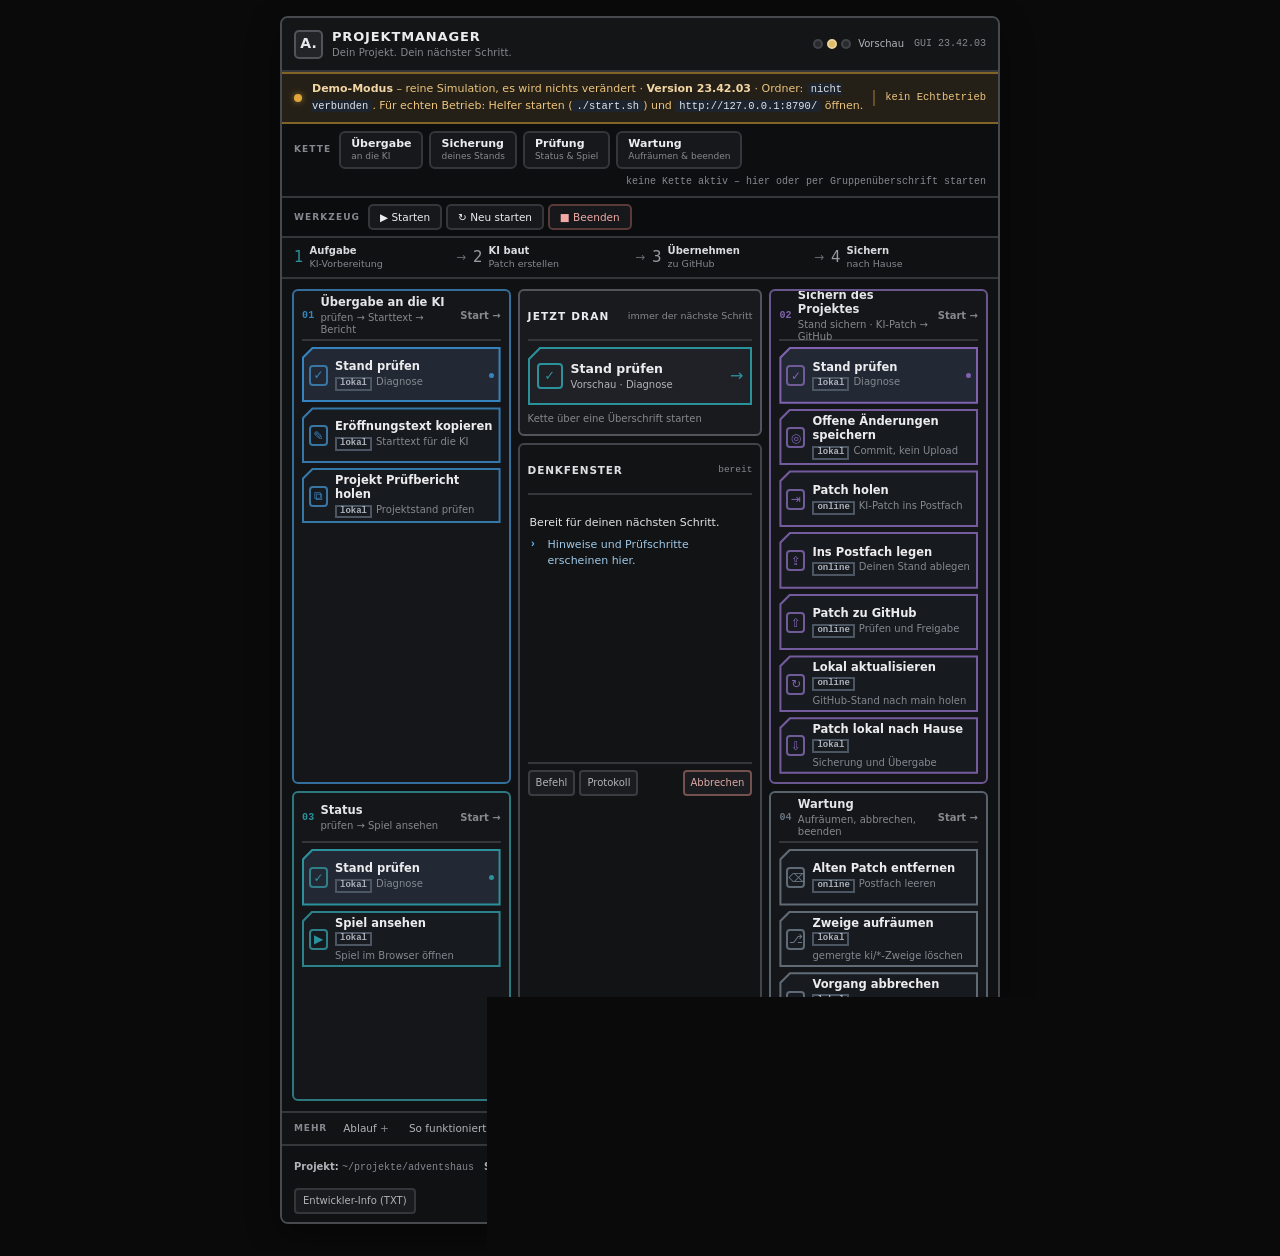
==== commit d89d956e: "Add files via upload" ====
--- a/projektmanager-23.42/index.html
+++ b/projektmanager-23.42/index.html
@@ -456,14 +456,14 @@
         <span class="lampe gruen" id="lampeGruen"></span>
         <span class="ampel-txt" id="ampelText">Vorschau</span>
       </div>
-      <div class="version" id="versionAnzeige">GUI 23.42.01</div>
+      <div class="version" id="versionAnzeige">GUI 23.42.03</div>
     </div>
   </header>
 
   <!-- Modus-Banner -->
   <div class="banner modus-demo" id="modusBanner">
     <span class="punkt"></span>
-    <span class="btext" id="modusText"><b>Demo-Modus</b> – reine Simulation, es wird nichts verändert · <b>Version 23.42.01</b> · Ordner: <code>nicht verbunden</code>. Für echten Betrieb: Helfer starten (<code>./start.sh</code>) und <code>http://127.0.0.1:8790/</code> öffnen.</span>
+    <span class="btext" id="modusText"><b>Demo-Modus</b> – reine Simulation, es wird nichts verändert · <b>Version 23.42.03</b> · Ordner: <code>nicht verbunden</code>. Für echten Betrieb: Helfer starten (<code>./start.sh</code>) und <code>http://127.0.0.1:8790/</code> öffnen.</span>
     <span class="mono" id="modusVersion">kein Echtbetrieb</span>
   </div>
 
@@ -649,7 +649,7 @@
       </div>
       <div class="patch-werkzeuge">
         <button class="btn" id="patchDateiKnopf" type="button">Datei wählen</button>
-        <input type="file" id="patchDatei" accept=".patch,.diff,.txt,.json" hidden="">
+        <input type="file" id="patchDatei" accept=".patch,.diff,.txt,.json,.zip" hidden="">
         <span class="paste-info" id="patchDateiName">keine Datei gewählt</span>
       </div>
       <label>Patch-Text<textarea id="patchText" rows="7" spellcheck="false" placeholder="diff --git …"></textarea></label>
@@ -822,7 +822,7 @@
 echo "Beenden und Neu starten laufen über die Werkzeugleiste in der GUI."
 </script>
 <script type="text/plain" id="src-readme">
-# Projektmanager (Adventshaus) — Version 23.42.01
+# Projektmanager (Adventshaus) — Version 23.42.03
 
 Eigenständiges Projektmanager-Fenster für den KI-Ablauf am Adventshaus.
 Die GUI funktioniert ohne Node-Build und ohne externe CDN-Skripte; der Python-Helfer
@@ -892,9 +892,9 @@
 REPO_URL = "https://github.com/Chihuaua/adventshaus"
 CONFIG = os.path.join(HERE, "einstellungen.json")
 PID_FILE = os.path.join(HERE, "projektmanager.pid")
-HELPER_VERSION = "23.42.01"
-GUI_HINT = "23.42.01"
-HELPER_REVISION = "23.42.01"
+HELPER_VERSION = "23.42.03"
+GUI_HINT = "23.42.03"
+HELPER_REVISION = "23.42.03"
 import io
 import ipaddress
 import shlex
@@ -1157,6 +1157,44 @@
                                    "Postfach prüfen. Kein erfolgreicher Upload bestätigt.")
     return body
 
+def _patch_zip_aus_archiv(archiv):
+    import base64
+    if not isinstance(archiv, str) or not archiv.strip():
+        raise ValueError("Leeres Patch-ZIP.")
+    raw = base64.b64decode(archiv.strip(), validate=True)
+    if len(raw) > MAX_HTTP_BYTES:
+        raise ValueError("Patch-ZIP überschreitet 16 MiB.")
+    found = {}
+    with zipfile.ZipFile(io.BytesIO(raw)) as archive:
+        for entry in archive.infolist():
+            if entry.is_dir():
+                continue
+            parts = entry.filename.split("/")
+            name = parts[-1]
+            if len(parts) > 2 or name not in ("aktuell.patch", "aktuell.json") or name in found:
+                raise ValueError("Patch-ZIP muss genau aktuell.patch und aktuell.json enthalten.")
+            if entry.file_size > (MAX_PATCH_BYTES if name.endswith("patch") else 65536):
+                raise ValueError("Patch-ZIP enthält eine zu große Datei.")
+            found[name] = archive.read(entry).decode("utf-8")
+    if set(found) != {"aktuell.patch", "aktuell.json"}:
+        raise ValueError("Patch-ZIP ist unvollständig.")
+    return found["aktuell.patch"], found["aktuell.json"]
+
+def _patch_bereits_auf_main(proj, remote, patch, token):
+    if not remote or _ist_mail_patch(patch):
+        return False
+    temp = tempfile.TemporaryDirectory(prefix="projektmanager-reverse-test-")
+    added = run(["git", "worktree", "add", "--detach", temp.name, remote], cwd=proj, token=token)
+    if not added["ok"]:
+        temp.cleanup()
+        return False
+    try:
+        check = run(["git", "apply", "--reverse", "--check", "-"], cwd=temp.name, input_text=patch, token=token)
+        return check["ok"]
+    finally:
+        run(["git", "worktree", "remove", "--force", temp.name], cwd=proj, token=token)
+        temp.cleanup()
+
 def _patch_meta_fehler(patch, meta):
     if not isinstance(meta, dict):
         return "aktuell.json muss ein JSON-Objekt sein."
@@ -1317,6 +1355,29 @@
     except Exception:
         meta = {}
     return patch, meta
+
+def _postfach_vergleich(patch, meta, old_patch, old_meta, allow_override=False):
+    old_meta = old_meta if isinstance(old_meta, dict) else {}
+    if not old_patch and not old_meta:
+        return None
+    new_sha = hashlib.sha256(patch.encode("utf-8")).hexdigest()[:16]
+    old_sha = hashlib.sha256(old_patch.encode("utf-8")).hexdigest()[:16] if old_patch else "–"
+    new_basis = str(meta.get("basis") or "").strip().lower()
+    old_basis = str(old_meta.get("basis") or "").strip().lower()
+    if old_patch == patch and old_basis == new_basis:
+        return {"ok": True, "info": True,
+                "out": "Identischer Patch liegt bereits im Postfach (Prüfsumme %s, Basis %s). Nichts geändert." % (new_sha, new_basis[:7])}
+    if old_patch == patch:
+        result = {"ok": False,
+                  "out": "Patch-Datei ist inhaltsgleich, aber die Basis weicht ab: Postfach %s, neu %s. Nicht überschrieben." % (old_basis[:7] or "–", new_basis[:7] or "–"),
+                  "loesung": "Metadaten/Basis prüfen; keinen identischen Patch mit abweichender Basis stillschweigend ersetzen."}
+    else:
+        result = {"ok": False,
+                  "out": "Postfach enthält einen anderen Patch: alte Prüfsumme %s, Basis %s; neuer Patch Prüfsumme %s, Basis %s. Nicht überschrieben." % (old_sha, old_basis[:7] or "–", new_sha, new_basis[:7] or "–"),
+                  "loesung": "Alten Patch entfernen oder ausdrücklich Überschreiben bestätigen."}
+    if allow_override:
+        result["ueberschreiben"] = True
+    return result
 
 def _erlaubte_adresse(url, raw_only=False):
     parsed = urllib.parse.urlparse(url)
@@ -1533,15 +1594,6 @@
         return {"ok": False, "out": "Divergenz: lokal %s voraus, GitHub %s voraus. Nichts abgelegt." % (ahead, behind)}
     if not ahead:
         return {"ok": True, "info": True, "out": "Nichts abgelegt – keine lokalen Commits vor GitHub-main."}
-    if not payload.get("force"):
-        try:
-            old_patch, old_meta = _postfach_meta(_gist_lesen(token))
-            if old_patch or old_meta:
-                return {"ok": False, "ueberschreiben": True,
-                        "out": "Postfach belegt: %s, Basis %s." % (old_meta.get("titel", "unbekannt"), old_meta.get("basis", "?")),
-                        "loesung": "Alten Patch entfernen oder ausdrücklich „Trotzdem überschreiben“ wählen."}
-        except GistRequestError as exc:
-            return {"ok": False, "out": exc.out, "loesung": exc.loesung}
     generated = run(["git", "format-patch", remote + "..HEAD", "--stdout"], cwd=proj, token=token,
                     limit=None, preserve=True)
     if not generated["ok"] or not generated["out"]:
@@ -1556,6 +1608,14 @@
     error = _patch_meta_fehler(patch, meta) or _patch_parse_check(patch, proj, token)
     if error:
         return error if isinstance(error, dict) else {"ok": False, "out": error}
+    if not payload.get("force"):
+        try:
+            old_patch, old_meta = _postfach_meta(_gist_lesen(token))
+            duplicate = _postfach_vergleich(patch, meta, old_patch, old_meta, allow_override=True)
+            if duplicate:
+                return duplicate
+        except GistRequestError as exc:
+            return {"ok": False, "out": exc.out, "loesung": exc.loesung}
     try:
         _gist_schreiben({"aktuell.patch": {"content": patch}, "aktuell.json": {"content": json.dumps(meta, ensure_ascii=False)}}, token)
     except GistRequestError as exc:
@@ -2066,8 +2126,15 @@
     token = read_token()
     if not token:
         return _token_fehlt()
-    patch = payload.get("patch") or ""
-    meta_text = str(payload.get("meta") or "").strip()
+    if payload.get("archiv"):
+        try:
+            patch, meta_text = _patch_zip_aus_archiv(payload["archiv"])
+        except Exception as exc:
+            return {"ok": False, "out": "Patch-ZIP nicht lesbar: " + str(exc)[:160],
+                    "loesung": "ZIP mit genau aktuell.patch und aktuell.json wählen; keine Textumwandlung."}
+    else:
+        patch = payload.get("patch") or ""
+        meta_text = str(payload.get("meta") or "").strip()
     if len(meta_text.encode("utf-8")) > 65536:
         return {"ok": False, "out": "aktuell.json ist zu groß (maximal 64 KiB)."}
     try:
@@ -2084,14 +2151,17 @@
     error = _patch_parse_check(patch, proj, token)
     if error:
         return error
-    _, basis_error = _basis_gleich(meta, proj, token)
+    remote, basis_error = _basis_gleich(meta, proj, token)
     if basis_error:
+        if remote and _patch_bereits_auf_main(proj, remote, patch, token):
+            return {"ok": True, "info": True,
+                    "out": "Patch-Inhalt ist bereits in GitHub-main %s enthalten; nicht erneut eingetragen." % remote[:7]}
         return basis_error
     try:
         old_patch, old_meta = _postfach_meta(_gist_lesen(token))
-        if old_patch or old_meta:
-            return {"ok": False, "out": "Postfach bereits belegt – eingehender Patch nicht überschrieben.",
-                    "loesung": "Unter Wartung „Alten Patch entfernen“ verwenden, danach erneut eintragen."}
+        duplicate = _postfach_vergleich(patch, meta, old_patch, old_meta, allow_override=False)
+        if duplicate:
+            return duplicate
         _gist_schreiben({"aktuell.patch": {"content": patch}, "aktuell.json": {"content": json.dumps(meta, ensure_ascii=False)}}, token)
     except GistRequestError as exc:
         return {"ok": False, "out": exc.out, "loesung": exc.loesung}
@@ -3213,13 +3283,27 @@
 - Offline-Regressionstests mit lokalen Repositories und simuliertem gh; keine echten GitHub-Schreibzugriffe.
 
 
-## 23.42.01 — fortlaufende Versionsnummer und geprüfte Übergabe
+## 23.42.03 — fortlaufende Versionsnummer und geprüfte Übergabe
 
 - Aktive Versionierung beginnt bei 23.42.01; weitere Änderungen folgen als 23.42.02, 23.42.03 usw.
 - GUI_VERSION, HELPER_VERSION und GUI_HINT zeigen dieselbe aktive Version.
 - Versionsvergleich prüft alle Nummernsegmente statt parseFloat.
 - Der bestehende Installationsordner projektmanager-23.42 bleibt bewusst stabil.
 - Enthält die zuvor offline geprüften Pfad- und Übergabekorrekturen; keine echten GitHub-Schreibzugriffe bei der Prüfung.
+
+
+## 23.42.02 — lokale Patch-ZIPs und Bereits-Enthalten-Diagnose
+
+- Datei wählen akzeptiert zusätzlich .zip und übermittelt das Archiv binärgenau als Base64.
+- Der Helfer extrahiert genau aktuell.patch und aktuell.json ohne Textumwandlung.
+- Bereits in GitHub-main enthaltene Plain-Diffs werden erkannt und nicht erneut eingetragen.
+
+
+## 23.42.03 — identische Postfach-Patches erkennen
+
+- Vor dem Ablegen/Eintragen wird der vorhandene Postfach-Patch bytegenau verglichen.
+- Identischer Patch mit gleicher Basis: Hinweis „liegt bereits im Postfach“, keine Schreibaktion.
+- Anderer Patch: Blockade mit alter/neuer Prüfsumme und Basis statt pauschaler Belegt-Meldung.
 </script>
 <script id="appScript">
 (function(){
@@ -3228,7 +3312,7 @@
    Adventshaus · Projektmanager: Oberfläche mit Demo- und Echtbetrieb
    ============================================================ */
 
-var GUI_VERSION = "23.42.01";
+var GUI_VERSION = "23.42.03";
 var EROEFFNUNG = "Repository: https://github.com/Chihuaua/adventshaus – Stand: main\n" +
 "Lies README.md komplett, besonders „Grundsätze“, „Arbeitsablauf mit KI-Assistenten“ und „Regel 0“. Halte dich daran.\n\n" +
 "Regel 0: Klone den Stand und führe ihn aus – baue ihn nicht nach. Ändere nichts, was ich nicht verlange: keine Texte, Erklärungen, Buttons, Styles oder Größen hinzufügen oder anpassen. Nur die Aufgabe unten.\n\n" +
@@ -3464,7 +3548,7 @@
   modus:"demo", helperVersion:null, ordner:null, tokenVorhanden:false, githubMain:"",
   cfg:{projekt:"~/projekte/adventshaus", sicherung:"~/sicherung/adventshaus.git", kennung:"KI-B", spiel_url:"http://localhost:5173/"},
   kette:null, erledigt:{}, laeuft:false, token:0, override:null, versionKonflikt:false,
-  log:[], ampel:"gelb", bericht:null, controller:null, patchHinweis:""
+  log:[], ampel:"gelb", bericht:null, controller:null, patchHinweis:"", patchArchiv:null
 };
 
 /* Logische Reihenfolge: prüfen -> lokal speichern -> Postfach -> KI-Übergabe -> PR -> nach Hause -> Spiel */
@@ -3985,14 +4069,16 @@
   var patch=$("#patchText").value, meta=$("#patchMeta").value;
   var hatDiff=/(^|\n)diff --git /.test(patch), basis="";
   try{basis=String(JSON.parse(meta).basis || "").trim();}catch(e){basis="";}
-  var voll=hatDiff && !!basis, info=$("#patchInfo");
+  var voll=(hatDiff && !!basis) || !!ZUSTAND.patchArchiv, info=$("#patchInfo");
   info.className="paste-info "+(voll?"ok":"bad");
-  if (!patch.trim() && !meta.trim()) info.textContent="Noch nichts eingefügt.";
+  if (ZUSTAND.patchArchiv) info.textContent="Patch-ZIP bereit: wird beim Eintragen binärgenau geprüft.";
+  else if (!patch.trim() && !meta.trim()) info.textContent="Noch nichts eingefügt.";
   else info.textContent=(hatDiff?"Patch-Format erkannt ✓":"Es fehlt „diff --git“ am Zeilenanfang")+" · "+(basis?"Basis "+basis+" ✓":"json mit lesbarer Basis fehlt (Pflicht)");
   $("#patchOk").disabled=!voll;
 }
 function patchOeffnen(hinweis){
   ZUSTAND.patchHinweis=hinweis || "";
+  ZUSTAND.patchArchiv=null;
   $("#patchText").value=""; $("#patchMeta").value=""; $("#patchUrl").value="";
   $("#patchDateiName").textContent="keine Datei gewählt";
   $("#patchModus").textContent=ZUSTAND.modus==="echt" ? "Echtbetrieb: Der Helfer prüft und schreibt ins GitHub-Gist. Das Token bleibt lokal." : "Demo: Eingabe wird geprüft, aber nur simuliert – es wird nichts ins Postfach geschrieben.";
@@ -4004,7 +4090,7 @@
 function patchSchliessen(){ $("#patchDialog").classList.add("hidden"); }
 function patchSenden(){
   if ($("#patchOk").disabled) return;
-  var daten={patch:$("#patchText").value,meta:$("#patchMeta").value},hinweis=ZUSTAND.patchHinweis;
+  var daten=ZUSTAND.patchArchiv?{archiv:ZUSTAND.patchArchiv}:{patch:$("#patchText").value,meta:$("#patchMeta").value},hinweis=ZUSTAND.patchHinweis;
   patchSchliessen();
   if (ZUSTAND.modus==="echt") starteEcht("eintragen",hinweis,{daten:daten});
   else starteAktion("eintragen",hinweis);
@@ -4603,6 +4689,24 @@
   $("#patchDateiKnopf").addEventListener("click", function(){$("#patchDatei").click();});
   $("#patchDatei").addEventListener("change", function(e){
     var f=e.target.files && e.target.files[0]; if (!f) return;
+    var name=String(f.name||"").toLowerCase();
+    if (name.endsWith(".zip") || f.type==="application/zip" || f.type==="application/x-zip-compressed"){
+      if (f.size>16*1024*1024){ $("#patchDateiName").textContent="ZIP zu groß (maximal 16 MiB)."; return; }
+      var zr=new FileReader();
+      zr.onload=function(){
+        try{
+          var bytes=new Uint8Array(zr.result), bin="";
+          for(var i=0;i<bytes.length;i+=8192){ bin+=String.fromCharCode.apply(null, bytes.subarray(i,i+8192)); }
+          ZUSTAND.patchArchiv=btoa(bin);
+          $("#patchText").value=""; $("#patchMeta").value="";
+          $("#patchDateiName").textContent="ZIP gelesen: "+f.name;
+          patchPruefe();
+        }catch(err){ $("#patchDateiName").textContent="ZIP konnte nicht gelesen werden."; }
+      };
+      zr.onerror=function(){$("#patchDateiName").textContent="ZIP konnte nicht gelesen werden.";};
+      zr.readAsArrayBuffer(f); e.target.value=""; return;
+    }
+    ZUSTAND.patchArchiv=null;
     var fr=new FileReader();
     fr.onload=function(){
       var text=String(fr.result || "");
